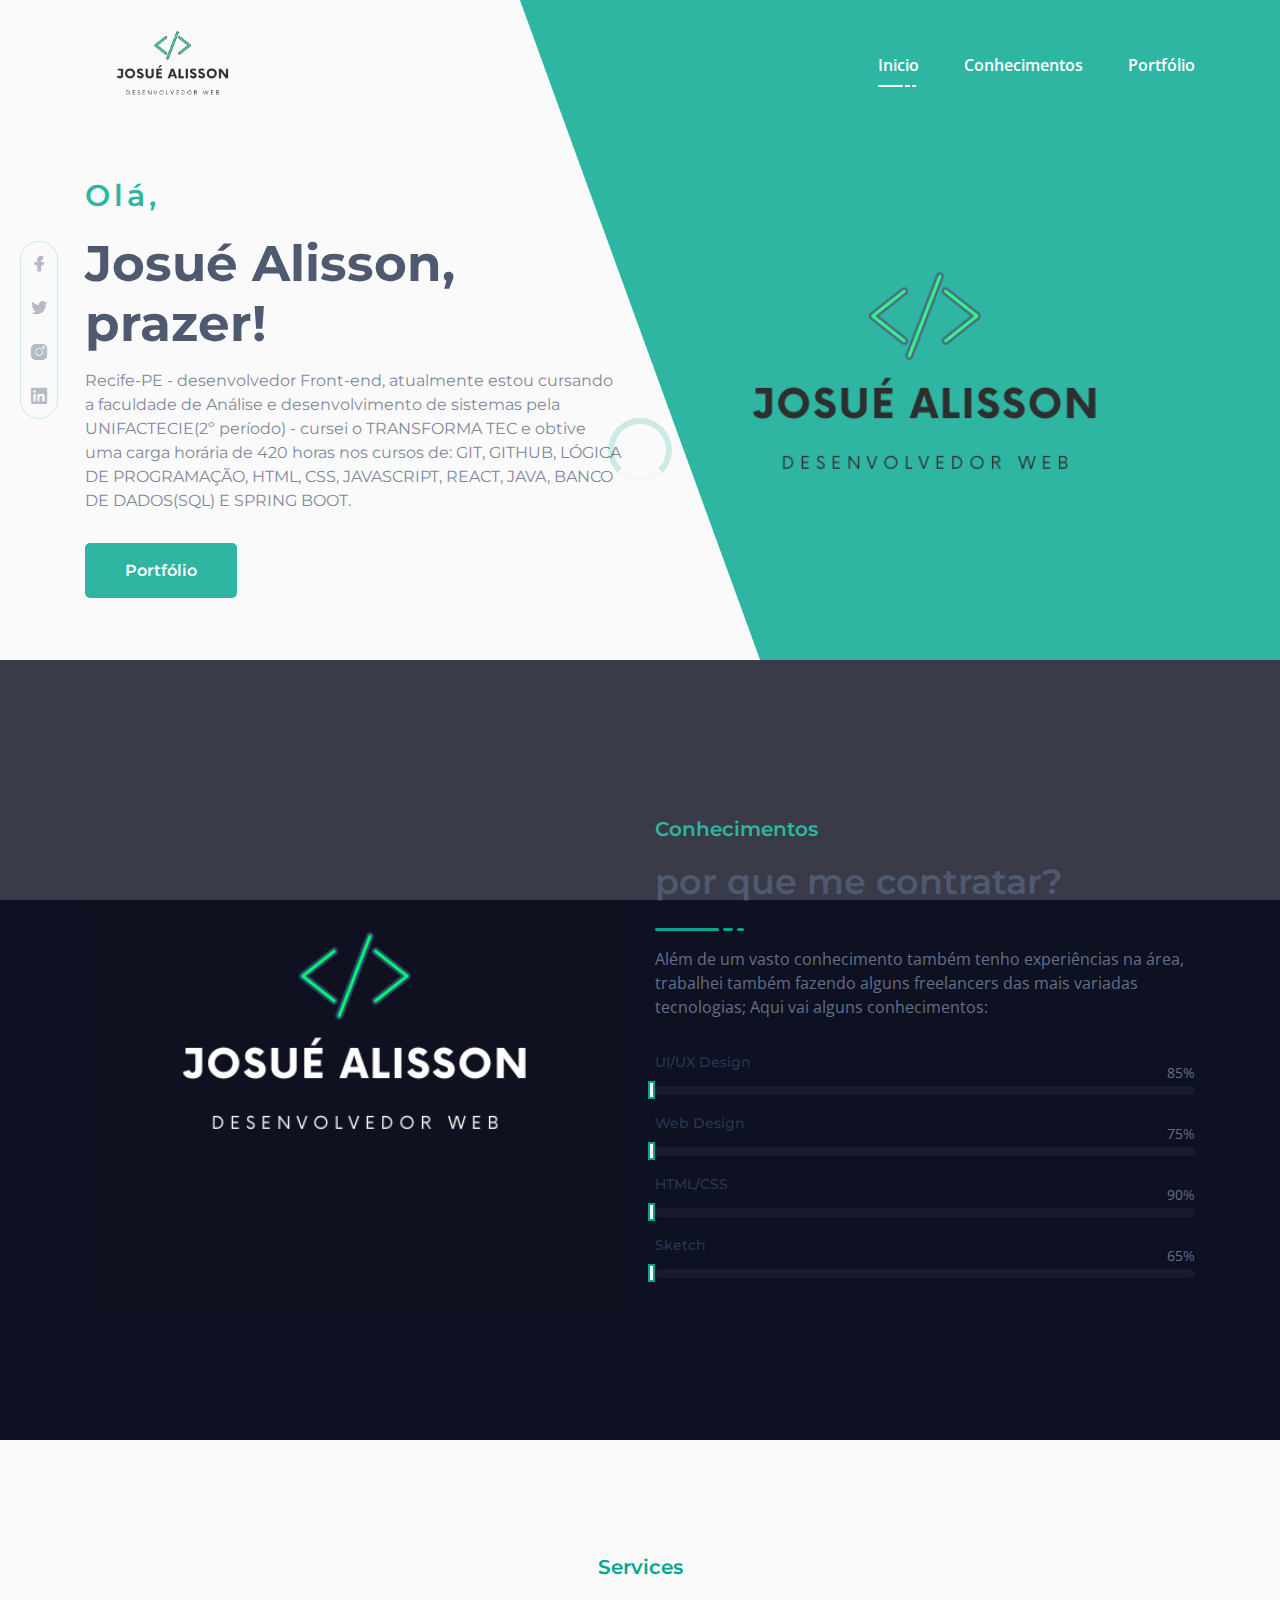
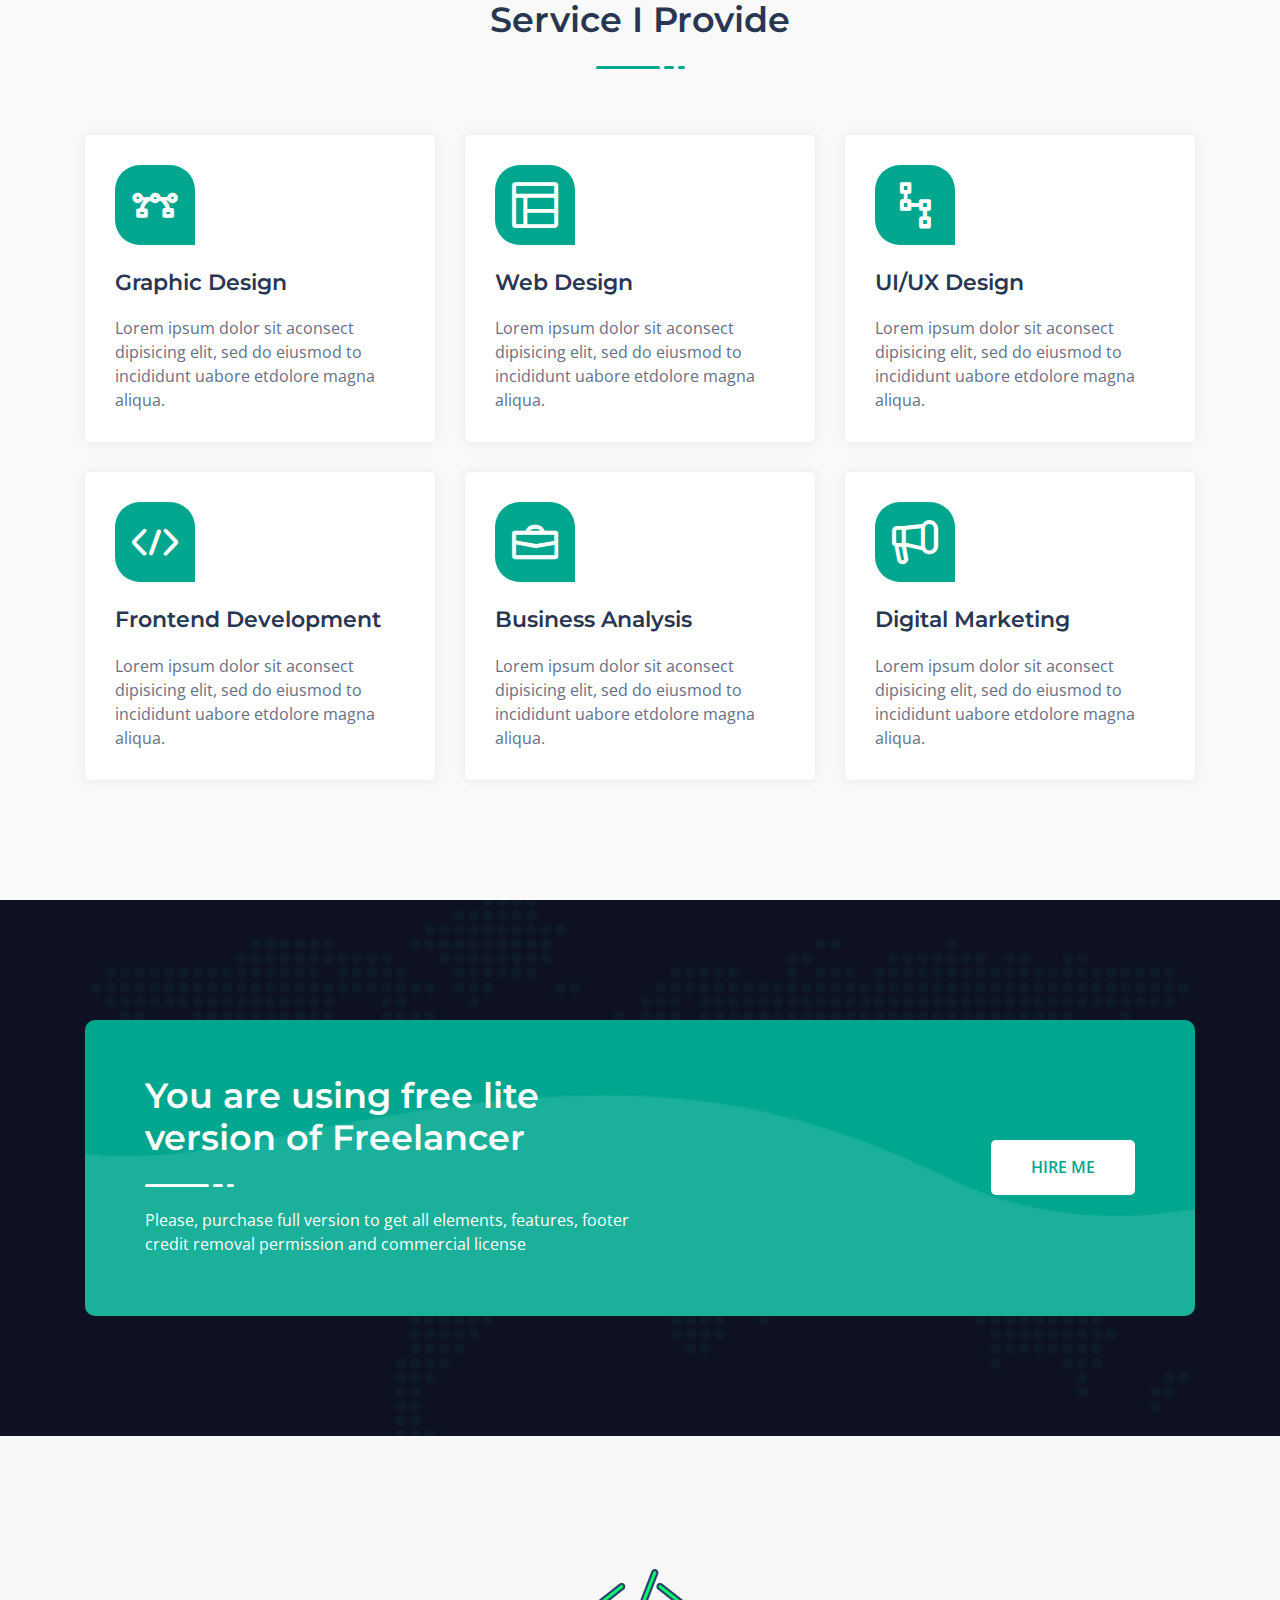
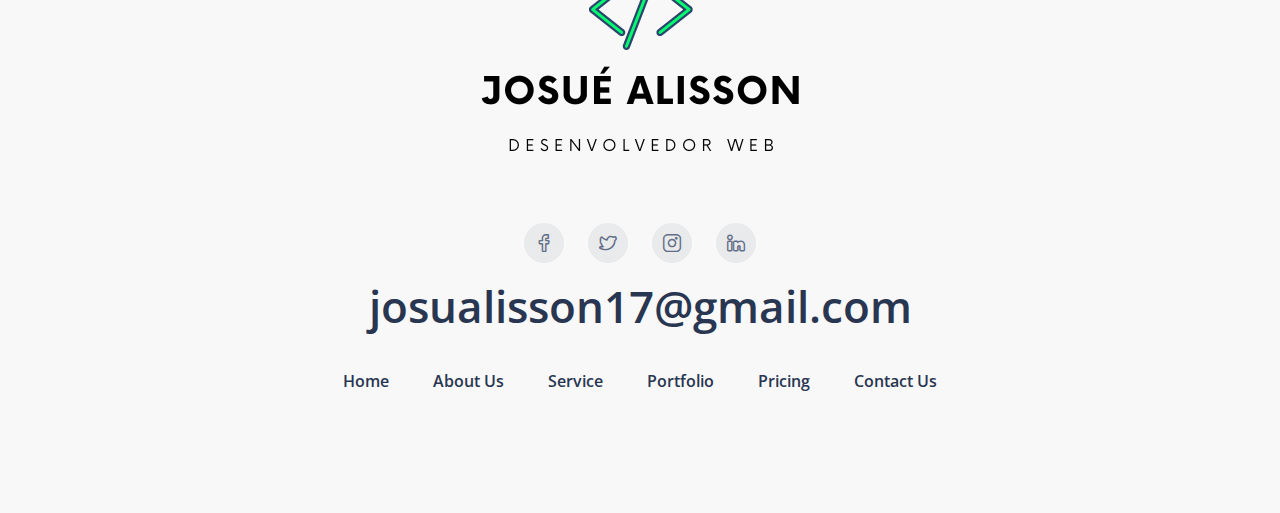
==== index.html @ 8daa8702 "Adição de algumas informações" ====
<!doctype html>
<html class="no-js" lang="en">

<head>
    <meta charset="utf-8">

    <!--====== Title ======-->
    <title>Josué Alisson</title>

    <meta name="description" content="">
    <meta name="viewport" content="width=device-width, initial-scale=1">

    <!--====== Favicon Icon ======-->
    <link rel="shortcut icon" href="assets/images/favicon.png" type="image/png">

    <!--====== Slick CSS ======-->
    <link rel="stylesheet" href="assets/css/animate.css">

    <!--====== LineIcons CSS ======-->
    <link rel="stylesheet" href="assets/css/lineicons.css">

    <!--====== Bootstrap CSS ======-->
    <link rel="stylesheet" href="assets/css/bootstrap.min.css">

    <!--====== Default CSS ======-->
    <link rel="stylesheet" href="assets/css/default.css">

    <!--====== Style CSS ======-->
    <link rel="stylesheet" href="assets/css/style.css">

</head>

<body>
    <!--[if IE]>
    <p class="browserupgrade">You are using an <strong>outdated</strong> browser. Please <a href="https://browsehappy.com/">upgrade your browser</a> to improve your experience and security.</p>
  <![endif]-->
  
    <!--====== PRELOADER PART START ======-->

    <div class="preloader">
        <div class="loader">
            <div class="ytp-spinner">
                <div class="ytp-spinner-container">
                    <div class="ytp-spinner-rotator">
                        <div class="ytp-spinner-left">
                            <div class="ytp-spinner-circle"></div>
                        </div>
                        <div class="ytp-spinner-right">
                            <div class="ytp-spinner-circle"></div>
                        </div>
                    </div>
                </div>
            </div>
        </div>
    </div>

    <!--====== PRELOADER PART ENDS ======-->


    <!--====== HEADER PART START ======-->

    <section class="header_area">
        <div class="header_navbar">
            <div class="container">
                <div class="row">
                    <div class="col-lg-12">
                        <nav class="navbar navbar-expand-lg">
                            <a class="navbar-brand" href="index.html">
                                <img src="assets/images/logo-sem-fundo-navbar.png" alt="Logo">
                            </a>
                            <button class="navbar-toggler" type="button" data-toggle="collapse" data-target="#navbarSupportedContent" aria-controls="navbarSupportedContent" aria-expanded="false" aria-label="Toggle navigation">
                                <span class="toggler-icon"></span>
                                <span class="toggler-icon"></span>
                                <span class="toggler-icon"></span>
                            </button>

                            <div class="collapse navbar-collapse sub-menu-bar" id="navbarSupportedContent">
                                <ul id="nav" class="navbar-nav ml-auto">
                                    <li class="nav-item active">
                                        <a class="page-scroll" href="#home">Inicio<span></span></a>
                                    </li>
                                    <li class="nav-item">
                                        <a class="page-scroll" href="#about">Conhecimentos<span></span></a>
                                    </li>
                                    <li class="nav-item">
                                        <a class="page-scroll" href="#services">Portfólio<span></span></a>
                                    </li>
<!--                                     <li class="nav-item">
                                        <a class="page-scroll" href="#project">Portfolio<span></span></a>
                                    </li>
                                    <li class="nav-item">
                                        <a class="page-scroll" href="#pricing">Pricing<span></span></a>
                                    </li>
                                    <li class="nav-item">
                                        <a class="page-scroll" href="#work">Experience<span></span></a>
                                    </li> -->
                                </ul>
                            </div> <!-- navbar collapse -->
                        </nav> <!-- navbar -->
                    </div>
                </div> <!-- row -->
            </div> <!-- container -->
        </div> <!-- header navbar -->

        <div id="home" class="header_hero">
            <ul class="header_social d-none d-lg-block">
                <li><a href="#"><i class="lni lni-facebook-filled"></i></a></li>
                <li><a href="#"><i class="lni lni-twitter-filled"></i></a></li>
                <li><a href="#"><i class="lni lni-instagram-filled"></i></a></li>
                <li><a href="#"><i class="lni lni-linkedin-original"></i></a></li>
            </ul>
            <div class="container">
                <div class="row align-items-center justify-content-center justify-content-lg-between">
                    <div class="col-lg-6">
                        <div class="header_hero_content mt-45">
                            <h5 class="header_sub_title wow fadeInUp" data-wow-duration="1.3s" data-wow-delay="0.2s">Olá,</h5>
                            <h2 class="header_title wow fadeInUp" data-wow-duration="1.3s" data-wow-delay="0.5s">Josué Alisson, prazer!</span>
                            <p class="wow fadeInUp" data-wow-duration="1.3s" data-wow-delay="1.1s">Recife-PE - desenvolvedor Front-end, atualmente estou cursando a faculdade de Análise e desenvolvimento de sistemas pela UNIFACTECIE(2º período) - cursei o TRANSFORMA TEC e obtive uma carga horária de 420 horas nos cursos de: GIT, GITHUB, LÓGICA DE PROGRAMAÇÃO, HTML, CSS, JAVASCRIPT, REACT, JAVA, BANCO DE DADOS(SQL) E SPRING BOOT. </p>
                            <a href="#services" rel="nofollow" class="main-btn wow fadeInUp" data-wow-duration="1.3s" data-wow-delay="1.4s">Portfólio</a>
                        </div> <!-- header hero content -->
                    </div>
                    <div class="col-lg-6 col-md-6 col-sm-7">
                        <div class="header_hero_image mt-50 wow fadeInRightBig" data-wow-duration="1.3s" data-wow-delay="1.8s">
                            <img src="assets/images/logo-sem-fundo.png" alt="hero">
                        </div> <!-- header hero image -->
                    </div>
                </div> <!-- row -->
            </div> <!-- container -->
            <div class="header_hero_shape d-none d-lg-block"></div> <!-- header hero shape -->
        </div> <!-- header hero -->
    </section>

    <!--====== HEADER PART ENDS ======-->

    <!--====== ABOUT PART START ======-->

    <section id="about" class="about_area pt-70 pb-120">
        <div class="container">
            <div class="row align-items-center justify-content-center">
                <div class="col-lg-6 col-md-9">
                    <div class="about_image mt-50 wow fadeInRightBig" data-wow-duration="1.3s" data-wow-delay="0.5s">
                        <img src="assets/images/logo josu dev.png" alt="Hero">
                        <div class="about_shape"></div>
                    </div> <!-- about image -->
                </div>
                <div class="col-lg-6">
                    <div class="about_content mt-45 wow fadeInLeftBig" data-wow-duration="1.3s" data-wow-delay="0.5s">
                        <div class="section_title">
                            <h5 class="sub_title">Conhecimentos</h5>
                            <h3 class="main_title">por que me contratar?</h3>
                            <ul class="line">
                                <li></li>
                                <li></li>
                                <li></li>
                            </ul>
                        </div> <!-- section title -->
                        <p>Além de um vasto conhecimento também tenho experiências na área, trabalhei também fazendo alguns freelancers das mais variadas tecnologias; Aqui vai alguns conhecimentos:</p>

                        <div class="about_skills pt-15">
                            <div class="skill_item mt-20">
                                <div class="skill_header">
                                    <h6 class="skill_title">UI/UX Design</h6>
                                    <div class="skill_percentage">
                                        <p><span class="counter">85</span>%</p>
                                    </div>
                                </div>
                                <div class="skill_bar">
                                    <div class="bar_inner">
                                        <div class="bar progress_line" data-width="85"></div>
                                    </div>
                                </div>
                            </div> <!-- skill item -->
                            <div class="skill_item mt-20">
                                <div class="skill_header">
                                    <h6 class="skill_title">Web Design</h6>
                                    <div class="skill_percentage">
                                        <p><span class="counter">75</span>%</p>
                                    </div>
                                </div>
                                <div class="skill_bar">
                                    <div class="bar_inner">
                                        <div class="bar progress_line" data-width="75"></div>
                                    </div>
                                </div>
                            </div> <!-- skill item -->
                            <div class="skill_item mt-20">
                                <div class="skill_header">
                                    <h6 class="skill_title">HTML/CSS</h6>
                                    <div class="skill_percentage">
                                        <p><span class="counter">90</span>%</p>
                                    </div>
                                </div>
                                <div class="skill_bar">
                                    <div class="bar_inner">
                                        <div class="bar progress_line" data-width="90"></div>
                                    </div>
                                </div>
                            </div> <!-- skill item -->
                            <div class="skill_item mt-20">
                                <div class="skill_header">
                                    <h6 class="skill_title">Sketch</h6>
                                    <div class="skill_percentage">
                                        <p><span class="counter">65</span>%</p>
                                    </div>
                                </div>
                                <div class="skill_bar">
                                    <div class="bar_inner">
                                        <div class="bar progress_line" data-width="65"></div>
                                    </div>
                                </div>
                            </div> <!-- skill item -->
                        </div> <!-- about skill -->
                    </div> <!-- about content -->
                </div>
            </div> <!-- row -->
        </div> <!-- container -->
    </section>

    <!--====== ABOUT PART ENDS ======-->

    <!--====== SERVICES PART START ======-->

    <section id="services" class="services_area pt-115 pb-120">
        <div class="container">
            <div class="row justify-content-center">
                <div class="col-lg-6">
                    <div class="section_title text-center pb-30">
                        <h5 class="sub_title">Services</h5>
                        <h3 class="main_title">Service I Provide</h3>
                        <ul class="line">
                            <li></li>
                            <li></li>
                            <li></li>
                        </ul>
                    </div> <!-- section title -->
                </div>
            </div> <!-- row -->
            <div class="row">
                <div class="col-lg-4 col-sm-6">
                    <div class="single_service mt-30 wow fadeInUpBig" data-wow-duration="1.3s" data-wow-delay="0.2s">
                        <div class="service_icon">
                            <i class="lni lni-vector"></i>
                        </div>
                        <div class="service_content">
                            <h4 class="service_title"><a href="#">Graphic Design</a></h4>
                            <p>Lorem ipsum dolor sit aconsect dipisicing elit, sed do eiusmod to incididunt uabore etdolore magna aliqua.</p>
                        </div>
                    </div> <!-- single service -->
                </div>
                <div class="col-lg-4 col-sm-6">
                    <div class="single_service mt-30 wow fadeInUpBig" data-wow-duration="1.3s" data-wow-delay="0.5s">
                        <div class="service_icon">
                            <i class="lni lni-layout"></i>
                        </div>
                        <div class="service_content">
                            <h4 class="service_title"><a href="#">Web Design</a></h4>
                            <p>Lorem ipsum dolor sit aconsect dipisicing elit, sed do eiusmod to incididunt uabore etdolore magna aliqua.</p>
                        </div>
                    </div> <!-- single service -->
                </div>
                <div class="col-lg-4 col-sm-6">
                    <div class="single_service mt-30 wow fadeInUpBig" data-wow-duration="1.3s" data-wow-delay="0.8s">
                        <div class="service_icon">
                            <i class="lni lni-ux"></i>
                        </div>
                        <div class="service_content">
                            <h4 class="service_title"><a href="#">UI/UX Design</a></h4>
                            <p>Lorem ipsum dolor sit aconsect dipisicing elit, sed do eiusmod to incididunt uabore etdolore magna aliqua.</p>
                        </div>
                    </div> <!-- single service -->
                </div>
                <div class="col-lg-4 col-sm-6">
                    <div class="single_service mt-30 wow fadeInUpBig" data-wow-duration="1.3s" data-wow-delay="0.2s">
                        <div class="service_icon">
                            <i class="lni lni-code"></i>
                        </div>
                        <div class="service_content">
                            <h4 class="service_title"><a href="#">Frontend Development</a></h4>
                            <p>Lorem ipsum dolor sit aconsect dipisicing elit, sed do eiusmod to incididunt uabore etdolore magna aliqua.</p>
                        </div>
                    </div> <!-- single service -->
                </div>
                <div class="col-lg-4 col-sm-6">
                    <div class="single_service mt-30 wow fadeInUpBig" data-wow-duration="1.3s" data-wow-delay="0.5s">
                        <div class="service_icon">
                            <i class="lni lni-briefcase"></i>
                        </div>
                        <div class="service_content">
                            <h4 class="service_title"><a href="#">Business Analysis</a></h4>
                            <p>Lorem ipsum dolor sit aconsect dipisicing elit, sed do eiusmod to incididunt uabore etdolore magna aliqua.</p>
                        </div>
                    </div> <!-- single service -->
                </div>
                <div class="col-lg-4 col-sm-6">
                    <div class="single_service mt-30 wow fadeInUpBig" data-wow-duration="1.3s" data-wow-delay="0.8s">
                        <div class="service_icon">
                            <i class="lni lni-bullhorn"></i>
                        </div>
                        <div class="service_content">
                            <h4 class="service_title"><a href="#">Digital Marketing</a></h4>
                            <p>Lorem ipsum dolor sit aconsect dipisicing elit, sed do eiusmod to incididunt uabore etdolore magna aliqua.</p>
                        </div>
                    </div> <!-- single service -->
                </div>
            </div> <!-- row -->
        </div> <!-- container -->
    </section>

    <!--====== SERVICES PART ENDS ======-->




    <!--====== CALL TO ACTION PART START ======-->

    <section id="contact" class="call_to_action_area">
        <div class="container">
            <div class="call_to_action_wrapper wow fadeIn" data-wow-duration="1.3s" data-wow-delay="0.5s">
                <div class="row">
                    <div class="col-lg-12">
                        <div class="call_to_action_box d-md-flex justify-content-between align-items-center">
                            <div class="call_to_action_content">
                                <h3 class="action_title">You are using free lite version of Freelancer</h3>
                                <ul class="line">
                                    <li></li>
                                    <li></li>
                                    <li></li>
                                </ul>
                                <p>Please, purchase full version to get all elements, features, footer credit removal permission and commercial license</p>
                            </div> <!-- call to action content -->

                            <div class="call_to_action_btn">
                                <a href="https://rebrand.ly/freelancer-ud" rel="nofollow" class="main-btn">HIRE ME</a>
                            </div> <!-- call to action btn -->
                        </div> <!-- call to action box -->
                    </div>
                </div>  <!-- row -->
            </div>  <!-- call to action wrapper -->
        </div> <!-- container -->
    </section>

    <!--====== CALL TO ACTION PART ENDS ======-->

    <!--====== FOOTER PART START ======-->

    <footer id="footer" class="footer_area gray-bg pt-115 pb-120">
        <div class="container">
            <div class="row">
                <div class="col-lg-12">
                    <div class="footer_content text-center">
                        <a href="#"><img src="assets/images/logo-sem-fundo-navbar.png" alt="Logo"></a>
                        <ul class="footer_social">
                            <li><a href="#"><i class="lni lni-facebook"></i></a></li>
                            <li><a href="#"><i class="lni lni-twitter"></i></a></li>
                            <li><a href="#"><i class="lni lni-instagram"></i></a></li>
                            <li><a href="#"><i class="lni lni-linkedin"></i></a></li>
                        </ul>
                        <span class="email">josualisson17@gmail.com</span>
                        <ul class="footer_menu">
                            <li><a href="#">Home</a></li>
                            <li><a href="#">About Us</a></li>
                            <li><a href="#">Service</a></li>
                            <li><a href="#">Portfolio</a></li>
                            <li><a href="#">Pricing</a></li>
                            <li><a href="#">Contact Us</a></li>
                        </ul>
<!--                         <p class="credit pt-45">Template Designed and Developed by <a href="https://uideck.com/" rel="nofollow">UIdeck</a></p>
 -->                    </div> <!-- footer content -->
                </div>
            </div>  <!-- row -->
        </div> <!-- container -->
    </footer>

    <!--====== FOOTER PART ENDS ======-->

    <!--====== PART START ======-->

<!--
    <section class="">
        <div class="container">
            <div class="row">
                <div class="col-lg-">
                    
                </div>
            </div>
        </div>
    </section>
-->

    <!--====== PART ENDS ======-->

    <!-- row -->


    <!--====== Jquery js ======-->
    <script src="assets/js/vendor/jquery-1.12.4.min.js"></script>
    <script src="assets/js/vendor/modernizr-3.7.1.min.js"></script>

    <!--====== Bootstrap js ======-->
    <script src="assets/js/popper.min.js"></script>
    <script src="assets/js/bootstrap.min.js"></script>


    <!--====== Appear js ======-->
    <script src="assets/js/jquery.appear.min.js"></script>

    <!--====== Scrolling Nav js ======-->
    <script src="assets/js/jquery.easing.min.js"></script>
    <script src="assets/js/scrolling-nav.js"></script>

    <!--====== Main js ======-->
    <script src="assets/js/main.js"></script>

</body>

</html>
---- assets/css/default.css ----
/* Deafult Margin & Padding */
/*-- Margin Top --*/
.mt-5 {
	margin-top: 5px;
}
.mt-10 {
	margin-top: 10px;
}
.mt-15 {
	margin-top: 15px;
}
.mt-20 {
	margin-top: 20px;
}
.mt-25 {
	margin-top: 25px;
}
.mt-30 {
	margin-top: 30px;
}
.mt-35 {
	margin-top: 35px;
}
.mt-40 {
	margin-top: 40px;
}
.mt-45 {
	margin-top: 45px;
}
.mt-50 {
	margin-top: 50px;
}
.mt-55 {
	margin-top: 55px;
}
.mt-60 {
	margin-top: 60px;
}
.mt-65 {
	margin-top: 65px;
}
.mt-70 {
	margin-top: 70px;
}
.mt-75 {
	margin-top: 75px;
}
.mt-80 {
	margin-top: 80px;
}
.mt-85 {
	margin-top: 85px;
}
.mt-90 {
	margin-top: 90px;
}
.mt-95 {
	margin-top: 95px;
}
.mt-100 {
	margin-top: 100px;
}
.mt-105 {
	margin-top: 105px;
}
.mt-110 {
	margin-top: 110px;
}
.mt-115 {
	margin-top: 115px;
}
.mt-120 {
	margin-top: 120px;
}
.mt-125 {
	margin-top: 125px;
}
.mt-130 {
	margin-top: 130px;
}
.mt-135 {
	margin-top: 135px;
}
.mt-140 {
	margin-top: 140px;
}
.mt-145 {
	margin-top: 145px;
}
.mt-150 {
	margin-top: 150px;
}
.mt-155 {
	margin-top: 155px;
}
.mt-160 {
	margin-top: 160px;
}
.mt-165 {
	margin-top: 165px;
}
.mt-170 {
	margin-top: 170px;
}
.mt-175 {
	margin-top: 175px;
}
.mt-180 {
	margin-top: 180px;
}
.mt-185 {
	margin-top: 185px;
}
.mt-190 {
	margin-top: 190px;
}
.mt-195 {
	margin-top: 195px;
}
.mt-200 {
	margin-top: 200px;
}
/*-- Margin Bottom --*/

.mb-5 {
	margin-bottom: 5px;
}
.mb-10 {
	margin-bottom: 10px;
}
.mb-15 {
	margin-bottom: 15px;
}
.mb-20 {
	margin-bottom: 20px;
}
.mb-25 {
	margin-bottom: 25px;
}
.mb-30 {
	margin-bottom: 30px;
}
.mb-35 {
	margin-bottom: 35px;
}
.mb-40 {
	margin-bottom: 40px;
}
.mb-45 {
	margin-bottom: 45px;
}
.mb-50 {
	margin-bottom: 50px;
}
.mb-55 {
	margin-bottom: 55px;
}
.mb-60 {
	margin-bottom: 60px;
}
.mb-65 {
	margin-bottom: 65px;
}
.mb-70 {
	margin-bottom: 70px;
}
.mb-75 {
	margin-bottom: 75px;
}
.mb-80 {
	margin-bottom: 80px;
}
.mb-85 {
	margin-bottom: 85px;
}
.mb-90 {
	margin-bottom: 90px;
}
.mb-95 {
	margin-bottom: 95px;
}
.mb-100 {
	margin-bottom: 100px;
}
.mb-105 {
	margin-bottom: 105px;
}
.mb-110 {
	margin-bottom: 110px;
}
.mb-115 {
	margin-bottom: 115px;
}
.mb-120 {
	margin-bottom: 120px;
}
.mb-125 {
	margin-bottom: 125px;
}
.mb-130 {
	margin-bottom: 130px;
}
.mb-135 {
	margin-bottom: 135px;
}
.mb-140 {
	margin-bottom: 140px;
}
.mb-145 {
	margin-bottom: 145px;
}
.mb-150 {
	margin-bottom: 150px;
}
.mb-155 {
	margin-bottom: 155px;
}
.mb-160 {
	margin-bottom: 160px;
}
.mb-165 {
	margin-bottom: 165px;
}
.mb-170 {
	margin-bottom: 170px;
}
.mb-175 {
	margin-bottom: 175px;
}
.mb-180 {
	margin-bottom: 180px;
}
.mb-185 {
	margin-bottom: 185px;
}
.mb-190 {
	margin-bottom: 190px;
}
.mb-195 {
	margin-bottom: 195px;
}
.mb-200 {
	margin-bottom: 200px;
}
/*-- margin left --*/
.ml-5 {
	margin-left: 5px;
}
.ml-10 {
	margin-left: 10px;
}
.ml-15 {
	margin-left: 15px;
}
.ml-20 {
	margin-left: 20px;
}
.ml-25 {
	margin-left: 25px;
}
.ml-30 {
	margin-left: 30px;
}
.ml-35 {
	margin-left: 35px;
}
.ml-40 {
	margin-left: 40px;
}
.ml-45 {
	margin-left: 45px;
}
.ml-50 {
	margin-left: 50px;
}
.ml-55 {
	margin-left: 55px;
}
.ml-60 {
	margin-left: 60px;
}
.ml-65 {
	margin-left: 65px;
}
.ml-70 {
	margin-left: 70px;
}
.ml-75 {
	margin-left: 75px;
}
.ml-80 {
	margin-left: 80px;
}
.ml-85 {
	margin-left: 85px;
}
.ml-90 {
	margin-left: 90px;
}
.ml-95 {
	margin-left: 95px;
}
.ml-100 {
	margin-left: 100px;
}
.ml-105 {
	margin-left: 105px;
}
.ml-110 {
	margin-left: 110px;
}
.ml-115 {
	margin-left: 115px;
}
.ml-120 {
	margin-left: 120px;
}
.ml-125 {
	margin-left: 125px;
}
.ml-130 {
	margin-left: 130px;
}
.ml-135 {
	margin-left: 135px;
}
.ml-140 {
	margin-left: 140px;
}
.ml-145 {
	margin-left: 145px;
}
.ml-150 {
	margin-left: 150px;
}
.ml-155 {
	margin-left: 155px;
}
.ml-160 {
	margin-left: 160px;
}
.ml-165 {
	margin-left: 165px;
}
.ml-170 {
	margin-left: 170px;
}
.ml-175 {
	margin-left: 175px;
}
.ml-180 {
	margin-left: 180px;
}
.ml-185 {
	margin-left: 185px;
}
.ml-190 {
	margin-left: 190px;
}
.ml-195 {
	margin-left: 195px;
}
.ml-200 {
	margin-left: 200px;
}
/*-- margin right --*/
.mr-5 {
	margin-right: 5px;
}
.mr-10 {
	margin-right: 10px;
}
.mr-15 {
	margin-right: 15px;
}
.mr-20 {
	margin-right: 20px;
}
.mr-25 {
	margin-right: 25px;
}
.mr-30 {
	margin-right: 30px;
}
.mr-35 {
	margin-right: 35px;
}
.mr-40 {
	margin-right: 40px;
}
.mr-45 {
	margin-right: 45px;
}
.mr-50 {
	margin-right: 50px;
}
.mr-55 {
	margin-right: 55px;
}
.mr-60 {
	margin-right: 60px;
}
.mr-65 {
	margin-right: 65px;
}
.mr-70 {
	margin-right: 70px;
}
.mr-75 {
	margin-right: 75px;
}
.mr-80 {
	margin-right: 80px;
}
.mr-85 {
	margin-right: 85px;
}
.mr-90 {
	margin-right: 90px;
}
.mr-95 {
	margin-right: 95px;
}
.mr-100 {
	margin-right: 100px;
}
.mr-105 {
	margin-right: 105px;
}
.mr-110 {
	margin-right: 110px;
}
.mr-115 {
	margin-right: 115px;
}
.mr-120 {
	margin-right: 120px;
}
.mr-125 {
	margin-right: 125px;
}
.mr-130 {
	margin-right: 130px;
}
.mr-135 {
	margin-right: 135px;
}
.mr-140 {
	margin-right: 140px;
}
.mr-145 {
	margin-right: 145px;
}
.mr-150 {
	margin-right: 150px;
}
.mr-155 {
	margin-right: 155px;
}
.mr-160 {
	margin-right: 160px;
}
.mr-165 {
	margin-right: 165px;
}
.mr-170 {
	margin-right: 170px;
}
.mr-175 {
	margin-right: 175px;
}
.mr-180 {
	margin-right: 180px;
}
.mr-185 {
	margin-right: 185px;
}
.mr-190 {
	margin-right: 190px;
}
.mr-195 {
	margin-right: 195px;
}
.mr-200 {
	margin-right: 200px;
}


/*-- Padding Top --*/

.pt-5 {
	padding-top: 5px;
}
.pt-10 {
	padding-top: 10px;
}
.pt-15 {
	padding-top: 15px;
}
.pt-20 {
	padding-top: 20px;
}
.pt-25 {
	padding-top: 25px;
}
.pt-30 {
	padding-top: 30px;
}
.pt-35 {
	padding-top: 35px;
}
.pt-40 {
	padding-top: 40px;
}
.pt-45 {
	padding-top: 45px;
}
.pt-50 {
	padding-top: 50px;
}
.pt-55 {
	padding-top: 55px;
}
.pt-60 {
	padding-top: 60px;
}
.pt-65 {
	padding-top: 65px;
}
.pt-70 {
	padding-top: 70px;
}
.pt-75 {
	padding-top: 75px;
}
.pt-80 {
	padding-top: 80px;
}
.pt-85 {
	padding-top: 85px;
}
.pt-90 {
	padding-top: 90px;
}
.pt-95 {
	padding-top: 95px;
}
.pt-100 {
	padding-top: 100px;
}
.pt-105 {
	padding-top: 105px;
}
.pt-110 {
	padding-top: 110px;
}
.pt-115 {
	padding-top: 115px;
}
.pt-120 {
	padding-top: 120px;
}
.pt-125 {
	padding-top: 125px;
}
.pt-130 {
	padding-top: 130px;
}
.pt-135 {
	padding-top: 135px;
}
.pt-140 {
	padding-top: 140px;
}
.pt-145 {
	padding-top: 145px;
}
.pt-150 {
	padding-top: 150px;
}
.pt-155 {
	padding-top: 155px;
}
.pt-160 {
	padding-top: 160px;
}
.pt-165 {
	padding-top: 165px;
}
.pt-170 {
	padding-top: 170px;
}
.pt-175 {
	padding-top: 175px;
}
.pt-180 {
	padding-top: 180px;
}
.pt-185 {
	padding-top: 185px;
}
.pt-190 {
	padding-top: 190px;
}
.pt-195 {
	padding-top: 195px;
}
.pt-200 {
	padding-top: 200px;
}
/*-- Padding Bottom --*/

.pb-5 {
	padding-bottom: 5px;
}
.pb-10 {
	padding-bottom: 10px;
}
.pb-15 {
	padding-bottom: 15px;
}
.pb-20 {
	padding-bottom: 20px;
}
.pb-25 {
	padding-bottom: 25px;
}
.pb-30 {
	padding-bottom: 30px;
}
.pb-35 {
	padding-bottom: 35px;
}
.pb-40 {
	padding-bottom: 40px;
}
.pb-45 {
	padding-bottom: 45px;
}
.pb-50 {
	padding-bottom: 50px;
}
.pb-55 {
	padding-bottom: 55px;
}
.pb-60 {
	padding-bottom: 60px;
}
.pb-65 {
	padding-bottom: 65px;
}
.pb-70 {
	padding-bottom: 70px;
}
.pb-75 {
	padding-bottom: 75px;
}
.pb-80 {
	padding-bottom: 80px;
}
.pb-85 {
	padding-bottom: 85px;
}
.pb-90 {
	padding-bottom: 90px;
}
.pb-95 {
	padding-bottom: 95px;
}
.pb-100 {
	padding-bottom: 100px;
}
.pb-105 {
	padding-bottom: 105px;
}
.pb-110 {
	padding-bottom: 110px;
}
.pb-115 {
	padding-bottom: 115px;
}
.pb-120 {
	padding-bottom: 120px;
}
.pb-125 {
	padding-bottom: 125px;
}
.pb-130 {
	padding-bottom: 130px;
}
.pb-135 {
	padding-bottom: 135px;
}
.pb-140 {
	padding-bottom: 140px;
}
.pb-145 {
	padding-bottom: 145px;
}
.pb-150 {
	padding-bottom: 150px;
}
.pb-155 {
	padding-bottom: 155px;
}
.pb-160 {
	padding-bottom: 160px;
}
.pb-165 {
	padding-bottom: 165px;
}
.pb-170 {
	padding-bottom: 170px;
}
.pb-175 {
	padding-bottom: 175px;
}
.pb-180 {
	padding-bottom: 180px;
}
.pb-185 {
	padding-bottom: 185px;
}
.pb-190 {
	padding-bottom: 190px;
}
.pb-195 {
	padding-bottom: 195px;
}
.pb-200 {
	padding-bottom: 200px;
}

/*-- Padding left --*/

.pl-0 {
	padding-left: 0px;
}
.pl-5 {
	padding-left: 5px;
}
.pl-10 {
	padding-left: 10px;
}
.pl-15 {
	padding-left: 15px;
}
.pl-20 {
	padding-left: 20px;
}
.pl-25 {
	padding-left: 25px;
}
.pl-30 {
	padding-left: 30px;
}
.pl-35 {
	padding-left: 35px;
}
.pl-40 {
	padding-left: 40px;
}
.pl-45 {
	padding-left: 45px;
}
.pl-50 {
	padding-left: 50px;
}
.pl-55 {
	padding-left: 55px;
}
.pl-60 {
	padding-left: 60px;
}
.pl-65 {
	padding-left: 65px;
}
.pl-70 {
	padding-left: 70px;
}
.pl-75 {
	padding-left: 75px;
}
.pl-80 {
	padding-left: 80px;
}
.pl-85 {
	padding-left: 85px;
}
.pl-90 {
	padding-left: 90px;
}
.pl-100 {
	padding-left: 100px;
}
.pl-105 {
	padding-left: 105px;
}
.pl-110 {
	padding-left: 110px;
}
.pl-115 {
	padding-left: 115px;
}
.pl-120 {
	padding-left: 120px;
}
.pl-125 {
	padding-left: 125px;
}
/*-- Padding right --*/

.pr-0 {
	padding-right: 0px;
}
.pr-5 {
	padding-right: 5px;
}
.pr-10 {
	padding-right: 10px;
}
.pr-15 {
	padding-right: 15px;
}
.pr-20 {
	padding-right: 20px;
}
.pr-25 {
	padding-right: 25px;
}
.pr-30 {
	padding-right: 30px;
}
.pr-35 {
	padding-right: 35px;
}
.pr-40 {
	padding-right: 40px;
}
.pr-45 {
	padding-right: 45px;
}
.pr-50 {
	padding-right: 50px;
}
.pr-55 {
	padding-right: 55px;
}
.pr-60 {
	padding-right: 60px;
}
.pr-65 {
	padding-right: 65px;
}
.pr-70 {
	padding-right: 70px;
}
.pr-75 {
	padding-right: 75px;
}
.pr-80 {
	padding-right: 80px;
}
.pr-85 {
	padding-right: 85px;
}
.pr-90 {
	padding-right: 90px;
}
.pr-95 {
	padding-right: 95px;
}
.pr-100 {
	padding-right: 100px;
}
.pr-105 {
	padding-right: 105px;
}
/* Background Color */

.gray-bg {
	background: #F8F8F8;
}
.white-bg {
	background: #fff;
}
.black-bg {
	background: #222;
}
/* Color */

.white {
	color: #fff;
}
.black {
	color: #222;
}
/* black overlay */

[data-overlay] {
	position: relative;
}
[data-overlay]::before {
	background: #000 none repeat scroll 0 0;
	content: "";
	height: 100%;
	left: 0;
	position: absolute;
	top: 0;
	width: 100%;
	z-index: 1;
}
[data-overlay="3"]::before {
	opacity: 0.3;
}
[data-overlay="4"]::before {
	opacity: 0.4;
}
[data-overlay="5"]::before {
	opacity: 0.5;
}
[data-overlay="6"]::before {
	opacity: 0.6;
}
[data-overlay="7"]::before {
	opacity: 0.7;
}
[data-overlay="8"]::before {
	opacity: 0.8;
}
[data-overlay="9"]::before {
	opacity: 0.9;
}
---- assets/css/style.css ----
/*-----------------------------------------------------------------------------------

    Template Name: Freelancer - CV and Personal Portfolio Template
    Template URI: uideck.com
    Description: Freelancer - CV and Personal Portfolio Template
    Author: UIdeck
    Author URI: uideck.com
    Version: 1.0

-----------------------------------------------------------------------------------

    CSS INDEX
    ===================

    01. Theme default CSS
	02. Header
    03. Hero
	04. Footer

-----------------------------------------------------------------------------------*/
/*===========================
      01.COMMON css 
===========================*/
@import url("https://fonts.googleapis.com/css?family=Montserrat:300,400,500,600,700,800|Open+Sans:400,600,700&display=swap");
body {
  font-family: "Open Sans", sans-serif;
  background-color: #0e1121;
  font-weight: normal;
  font-style: normal;
  color: #646F87; 
}

* {
  margin: 0;
  padding: 0;
  -webkit-box-sizing: border-box;
  -moz-box-sizing: border-box;
  box-sizing: border-box; }

img {
  max-width: 100%; }

a:focus,
input:focus,
textarea:focus,
button:focus {
  text-decoration: none;
  outline: none; }

a {
  color: #00A78E; }

a:focus,
a:hover {
  text-decoration: none; }

i,
span,
a {
  display: inline-block; }

audio,
canvas,
iframe,
img,
svg,
video {
  vertical-align: middle; }

h1,
h2,
h3,
h4,
h5,
h6 {
  font-family: "Montserrat", sans-serif;
  font-weight: 700;
  color: #293651;
  margin: 0px; }

h1 {
  font-size: 48px; }

h2 {
  font-size: 36px; }

h3 {
  font-size: 28px; }

h4 {
  font-size: 22px; }

h5 {
  font-size: 18px; }

h6 {
  font-size: 16px; }

ul, ol {
  margin: 0px;
  padding: 0px;
  list-style-type: none; }

p {
  font-size: 16px;
  font-weight: 400;
  line-height: 24px;
  color: #646F87;
  margin: 0px; }

.bg_cover {
  background-position: center center;
  background-size: cover;
  background-repeat: no-repeat;
  width: 100%;
  height: 100%; }

/*===== All Button Style =====*/
.main-btn {
  display: inline-block;
  font-weight: 600;
  text-align: center;
  white-space: nowrap;
  vertical-align: middle;
  -webkit-user-select: none;
  -moz-user-select: none;
  -ms-user-select: none;
  user-select: none;
  padding: 0 40px;
  font-size: 16px;
  line-height: 55px;
  height: 55px;
  border-radius: 5px;
  color: #fff;
  cursor: pointer;
  z-index: 5;
  -webkit-transition: all 0.4s ease-out 0s;
  -moz-transition: all 0.4s ease-out 0s;
  -ms-transition: all 0.4s ease-out 0s;
  -o-transition: all 0.4s ease-out 0s;
  transition: all 0.4s ease-out 0s;
  background-color: #00A78E; }
  @media (max-width: 767px) {
    .main-btn {
      padding: 0 30px;
      height: 45px;
      line-height: 45px; } }
  .main-btn:hover {
    background-color: rgba(0, 167, 142, 0.7);
    color: #fff; }
  .main-btn.main-btn-2 {
    background-color: transparent;
    color: #646F87;
    border: 2px solid #646F87;
    line-height: 51px; }
    @media (max-width: 767px) {
      .main-btn.main-btn-2 {
        line-height: 41px; } }
    .main-btn.main-btn-2:hover {
      background-color: rgba(100, 111, 135, 0.2);
      color: #646F87; }

/*===== All Section Title Style =====*/
.section_title .sub_title {
  font-size: 20px;
  font-weight: 600;
  color: #00A78E; }
  @media (max-width: 767px) {
    .section_title .sub_title {
      font-size: 16px; } }
  @media only screen and (min-width: 576px) and (max-width: 767px) {
    .section_title .sub_title {
      font-size: 18px; } }
.section_title .main_title {
  font-size: 35px;
  font-weight: 600;
  margin-top: 20px; }
  @media (max-width: 767px) {
    .section_title .main_title {
      font-size: 22px; } }
  @media only screen and (min-width: 576px) and (max-width: 767px) {
    .section_title .main_title {
      font-size: 26px; } }
.section_title .line {
  padding-top: 10px; }
  .section_title .line li {
    display: inline-block;
    background-color: #00A78E;
    border-radius: 50px;
    height: 3px; }
    .section_title .line li:nth-of-type(1) {
      width: 64px; }
    .section_title .line li:nth-of-type(2) {
      width: 10px; }
    .section_title .line li:nth-of-type(3) {
      width: 7px; }

/*===== All Preloader Style =====*/
.preloader {
  /* Body Overlay */
  position: fixed;
  top: 0;
  left: 0;
  display: table;
  height: 100%;
  width: 100%;
  /* Change Background Color */
  background: #fff;
  z-index: 99999; }
  .preloader .loader {
    display: table-cell;
    vertical-align: middle;
    text-align: center; }
    .preloader .loader .ytp-spinner {
      position: absolute;
      left: 50%;
      top: 50%;
      width: 64px;
      margin-left: -32px;
      z-index: 18;
      pointer-events: none; }
      .preloader .loader .ytp-spinner .ytp-spinner-container {
        pointer-events: none;
        position: absolute;
        width: 100%;
        padding-bottom: 100%;
        top: 50%;
        left: 50%;
        margin-top: -50%;
        margin-left: -50%;
        -webkit-animation: ytp-spinner-linspin 1568.23529647ms linear infinite;
        -moz-animation: ytp-spinner-linspin 1568.23529647ms linear infinite;
        -o-animation: ytp-spinner-linspin 1568.23529647ms linear infinite;
        animation: ytp-spinner-linspin 1568.23529647ms linear infinite; }
        .preloader .loader .ytp-spinner .ytp-spinner-container .ytp-spinner-rotator {
          position: absolute;
          width: 100%;
          height: 100%;
          -webkit-animation: ytp-spinner-easespin 5332ms cubic-bezier(0.4, 0, 0.2, 1) infinite both;
          -moz-animation: ytp-spinner-easespin 5332ms cubic-bezier(0.4, 0, 0.2, 1) infinite both;
          -o-animation: ytp-spinner-easespin 5332ms cubic-bezier(0.4, 0, 0.2, 1) infinite both;
          animation: ytp-spinner-easespin 5332ms cubic-bezier(0.4, 0, 0.2, 1) infinite both; }
          .preloader .loader .ytp-spinner .ytp-spinner-container .ytp-spinner-rotator .ytp-spinner-left {
            position: absolute;
            top: 0;
            left: 0;
            bottom: 0;
            overflow: hidden;
            right: 50%; }
          .preloader .loader .ytp-spinner .ytp-spinner-container .ytp-spinner-rotator .ytp-spinner-right {
            position: absolute;
            top: 0;
            right: 0;
            bottom: 0;
            overflow: hidden;
            left: 50%; }
    .preloader .loader .ytp-spinner-circle {
      box-sizing: border-box;
      position: absolute;
      width: 200%;
      height: 100%;
      border-style: solid;
      /* Spinner Color */
      border-color: #00A78E #00A78E #eceff8;
      border-radius: 50%;
      border-width: 6px; }
    .preloader .loader .ytp-spinner-left .ytp-spinner-circle {
      left: 0;
      right: -100%;
      border-right-color: #eceff8;
      -webkit-animation: ytp-spinner-left-spin 1333ms cubic-bezier(0.4, 0, 0.2, 1) infinite both;
      -moz-animation: ytp-spinner-left-spin 1333ms cubic-bezier(0.4, 0, 0.2, 1) infinite both;
      -o-animation: ytp-spinner-left-spin 1333ms cubic-bezier(0.4, 0, 0.2, 1) infinite both;
      animation: ytp-spinner-left-spin 1333ms cubic-bezier(0.4, 0, 0.2, 1) infinite both; }
    .preloader .loader .ytp-spinner-right .ytp-spinner-circle {
      left: -100%;
      right: 0;
      border-left-color: #eceff8;
      -webkit-animation: ytp-right-spin 1333ms cubic-bezier(0.4, 0, 0.2, 1) infinite both;
      -moz-animation: ytp-right-spin 1333ms cubic-bezier(0.4, 0, 0.2, 1) infinite both;
      -o-animation: ytp-right-spin 1333ms cubic-bezier(0.4, 0, 0.2, 1) infinite both;
      animation: ytp-right-spin 1333ms cubic-bezier(0.4, 0, 0.2, 1) infinite both; }

/* Preloader Animations */
@-webkit-keyframes ytp-spinner-linspin {
  to {
    -webkit-transform: rotate(360deg);
    -moz-transform: rotate(360deg);
    -ms-transform: rotate(360deg);
    -o-transform: rotate(360deg);
    transform: rotate(360deg); } }
@keyframes ytp-spinner-linspin {
  to {
    -webkit-transform: rotate(360deg);
    -moz-transform: rotate(360deg);
    -ms-transform: rotate(360deg);
    -o-transform: rotate(360deg);
    transform: rotate(360deg); } }
@-webkit-keyframes ytp-spinner-easespin {
  12.5% {
    -webkit-transform: rotate(135deg);
    -moz-transform: rotate(135deg);
    -ms-transform: rotate(135deg);
    -o-transform: rotate(135deg);
    transform: rotate(135deg); }
  25% {
    -webkit-transform: rotate(270deg);
    -moz-transform: rotate(270deg);
    -ms-transform: rotate(270deg);
    -o-transform: rotate(270deg);
    transform: rotate(270deg); }
  37.5% {
    -webkit-transform: rotate(405deg);
    -moz-transform: rotate(405deg);
    -ms-transform: rotate(405deg);
    -o-transform: rotate(405deg);
    transform: rotate(405deg); }
  50% {
    -webkit-transform: rotate(540deg);
    -moz-transform: rotate(540deg);
    -ms-transform: rotate(540deg);
    -o-transform: rotate(540deg);
    transform: rotate(540deg); }
  62.5% {
    -webkit-transform: rotate(675deg);
    -moz-transform: rotate(675deg);
    -ms-transform: rotate(675deg);
    -o-transform: rotate(675deg);
    transform: rotate(675deg); }
  75% {
    -webkit-transform: rotate(810deg);
    -moz-transform: rotate(810deg);
    -ms-transform: rotate(810deg);
    -o-transform: rotate(810deg);
    transform: rotate(810deg); }
  87.5% {
    -webkit-transform: rotate(945deg);
    -moz-transform: rotate(945deg);
    -ms-transform: rotate(945deg);
    -o-transform: rotate(945deg);
    transform: rotate(945deg); }
  to {
    -webkit-transform: rotate(1080deg);
    -moz-transform: rotate(1080deg);
    -ms-transform: rotate(1080deg);
    -o-transform: rotate(1080deg);
    transform: rotate(1080deg); } }
@keyframes ytp-spinner-easespin {
  12.5% {
    -webkit-transform: rotate(135deg);
    -moz-transform: rotate(135deg);
    -ms-transform: rotate(135deg);
    -o-transform: rotate(135deg);
    transform: rotate(135deg); }
  25% {
    -webkit-transform: rotate(270deg);
    -moz-transform: rotate(270deg);
    -ms-transform: rotate(270deg);
    -o-transform: rotate(270deg);
    transform: rotate(270deg); }
  37.5% {
    -webkit-transform: rotate(405deg);
    -moz-transform: rotate(405deg);
    -ms-transform: rotate(405deg);
    -o-transform: rotate(405deg);
    transform: rotate(405deg); }
  50% {
    -webkit-transform: rotate(540deg);
    -moz-transform: rotate(540deg);
    -ms-transform: rotate(540deg);
    -o-transform: rotate(540deg);
    transform: rotate(540deg); }
  62.5% {
    -webkit-transform: rotate(675deg);
    -moz-transform: rotate(675deg);
    -ms-transform: rotate(675deg);
    -o-transform: rotate(675deg);
    transform: rotate(675deg); }
  75% {
    -webkit-transform: rotate(810deg);
    -moz-transform: rotate(810deg);
    -ms-transform: rotate(810deg);
    -o-transform: rotate(810deg);
    transform: rotate(810deg); }
  87.5% {
    -webkit-transform: rotate(945deg);
    -moz-transform: rotate(945deg);
    -ms-transform: rotate(945deg);
    -o-transform: rotate(945deg);
    transform: rotate(945deg); }
  to {
    -webkit-transform: rotate(1080deg);
    -moz-transform: rotate(1080deg);
    -ms-transform: rotate(1080deg);
    -o-transform: rotate(1080deg);
    transform: rotate(1080deg); } }
@-webkit-keyframes ytp-spinner-left-spin {
  0% {
    -webkit-transform: rotate(130deg);
    -moz-transform: rotate(130deg);
    -ms-transform: rotate(130deg);
    -o-transform: rotate(130deg);
    transform: rotate(130deg); }
  50% {
    -webkit-transform: rotate(-5deg);
    -moz-transform: rotate(-5deg);
    -ms-transform: rotate(-5deg);
    -o-transform: rotate(-5deg);
    transform: rotate(-5deg); }
  to {
    -webkit-transform: rotate(130deg);
    -moz-transform: rotate(130deg);
    -ms-transform: rotate(130deg);
    -o-transform: rotate(130deg);
    transform: rotate(130deg); } }
@keyframes ytp-spinner-left-spin {
  0% {
    -webkit-transform: rotate(130deg);
    -moz-transform: rotate(130deg);
    -ms-transform: rotate(130deg);
    -o-transform: rotate(130deg);
    transform: rotate(130deg); }
  50% {
    -webkit-transform: rotate(-5deg);
    -moz-transform: rotate(-5deg);
    -ms-transform: rotate(-5deg);
    -o-transform: rotate(-5deg);
    transform: rotate(-5deg); }
  to {
    -webkit-transform: rotate(130deg);
    -moz-transform: rotate(130deg);
    -ms-transform: rotate(130deg);
    -o-transform: rotate(130deg);
    transform: rotate(130deg); } }
@-webkit-keyframes ytp-right-spin {
  0% {
    -webkit-transform: rotate(-130deg);
    -moz-transform: rotate(-130deg);
    -ms-transform: rotate(-130deg);
    -o-transform: rotate(-130deg);
    transform: rotate(-130deg); }
  50% {
    -webkit-transform: rotate(5deg);
    -moz-transform: rotate(5deg);
    -ms-transform: rotate(5deg);
    -o-transform: rotate(5deg);
    transform: rotate(5deg); }
  to {
    -webkit-transform: rotate(-130deg);
    -moz-transform: rotate(-130deg);
    -ms-transform: rotate(-130deg);
    -o-transform: rotate(-130deg);
    transform: rotate(-130deg); } }
@keyframes ytp-right-spin {
  0% {
    -webkit-transform: rotate(-130deg);
    -moz-transform: rotate(-130deg);
    -ms-transform: rotate(-130deg);
    -o-transform: rotate(-130deg);
    transform: rotate(-130deg); }
  50% {
    -webkit-transform: rotate(5deg);
    -moz-transform: rotate(5deg);
    -ms-transform: rotate(5deg);
    -o-transform: rotate(5deg);
    transform: rotate(5deg); }
  to {
    -webkit-transform: rotate(-130deg);
    -moz-transform: rotate(-130deg);
    -ms-transform: rotate(-130deg);
    -o-transform: rotate(-130deg);
    transform: rotate(-130deg); } }
/*===========================
        02.HEADER css 
===========================*/
/*===== NAVBAR =====*/
.header_navbar {
  position: absolute;
  top: 0;
  left: 0;
  width: 100%;
  z-index: 99;
  -webkit-transition: all 0.3s ease-out 0s;
  -moz-transition: all 0.3s ease-out 0s;
  -ms-transition: all 0.3s ease-out 0s;
  -o-transition: all 0.3s ease-out 0s;
  transition: all 0.3s ease-out 0s; }

.sticky {
  position: fixed;
  z-index: 99;
  background-color: #0e1121;
  -webkit-box-shadow: 0px 20px 50px 0px rgba(0, 0, 0, 0.05);
  -moz-box-shadow: 0px 20px 50px 0px rgba(0, 0, 0, 0.05);
  box-shadow: 0px 20px 50px 0px rgba(0, 0, 0, 0.05);
  -webkit-transition: all 0.3s ease-out 0s;
  -moz-transition: all 0.3s ease-out 0s;
  -ms-transition: all 0.3s ease-out 0s;
  -o-transition: all 0.3s ease-out 0s;
  transition: all 0.3s ease-out 0s; }
  .sticky .navbar {
    padding: 10px 0; }
   .sticky .navbar-brand img{
    transition: all 0.9s;
      border: #00A78E 1px solid;
    }

.navbar {
  padding: 25px 0;
  border-radius: 5px;
  position: relative;
  -webkit-transition: all 0.3s ease-out 0s;
  -moz-transition: all 0.3s ease-out 0s;
  -ms-transition: all 0.3s ease-out 0s;
  -o-transition: all 0.3s ease-out 0s;
  transition: all 0.3s ease-out 0s; }


.navbar-brand {
  padding: 0; }


.navbar-toggler {  
  margin-left: 90%;
  margin-top: -16%;
  border: #00A78E 1px solid;
}
  .navbar-toggler .toggler-icon {
    width: 30px;
    height: 2px;
    background-color: #293651;
    display: block;
    margin: 5px 0;
    position: relative;
    -webkit-transition: all 0.3s ease-out 0s;
    -moz-transition: all 0.3s ease-out 0s;
    -ms-transition: all 0.3s ease-out 0s;
    -o-transition: all 0.3s ease-out 0s;
    transition: all 0.3s ease-out 0s; }
  .navbar-toggler.active .toggler-icon:nth-of-type(1) {
    -webkit-transform: rotate(45deg);
    -moz-transform: rotate(45deg);
    -ms-transform: rotate(45deg);
    -o-transform: rotate(45deg);
    transform: rotate(45deg);
    top: 7px; }
  .navbar-toggler.active .toggler-icon:nth-of-type(2) {
    opacity: 0; }
  .navbar-toggler.active .toggler-icon:nth-of-type(3) {
    -webkit-transform: rotate(135deg);
    -moz-transform: rotate(135deg);
    -ms-transform: rotate(135deg);
    -o-transform: rotate(135deg);
    transform: rotate(135deg);
    top: -7px; }

@media only screen and (min-width: 768px) and (max-width: 991px) {
  .navbar-collapse {
    position: absolute;
    top: 100%;
    left: 0;
    width: 100%;
    background-color: #fff;
    z-index: 9;
    -webkit-box-shadow: 0px 15px 20px 0px rgba(0, 0, 0, 0.1);
    -moz-box-shadow: 0px 15px 20px 0px rgba(0, 0, 0, 0.1);
    box-shadow: 0px 15px 20px 0px rgba(0, 0, 0, 0.1);
    padding: 5px 12px; } }
@media (max-width: 767px) {
  .navbar-collapse {
    position: absolute;
    top: 100%;
    left: 0;
    width: 100%;
    background-color: #fff;
    z-index: 9;
    -webkit-box-shadow: 0px 15px 20px 0px rgba(0, 0, 0, 0.1);
    -moz-box-shadow: 0px 15px 20px 0px rgba(0, 0, 0, 0.1);
    box-shadow: 0px 15px 20px 0px rgba(0, 0, 0, 0.1);
    padding: 5px 12px; } }

.navbar-nav .nav-item {
  margin-left: 45px;
  position: relative; }
  @media only screen and (min-width: 992px) and (max-width: 1199px) {
    .navbar-nav .nav-item {
      margin-left: 30px; } }
  @media only screen and (min-width: 768px) and (max-width: 991px) {
    .navbar-nav .nav-item {
      margin: 0; } }
  @media (max-width: 767px) {
    .navbar-nav .nav-item {
      margin: 0; } }
  .navbar-nav .nav-item a {
    font-size: 16px;
    font-weight: 600;
    color: #fff;
    -webkit-transition: all 0.3s ease-out 0s;
    -moz-transition: all 0.3s ease-out 0s;
    -ms-transition: all 0.3s ease-out 0s;
    -o-transition: all 0.3s ease-out 0s;
    transition: all 0.3s ease-out 0s;
    padding: 10px 0;
    position: relative;
    font-family: "Open Sans", sans-serif;
    position: relative; }
    @media only screen and (min-width: 768px) and (max-width: 991px) {
      .navbar-nav .nav-item a {
        display: block;
        padding: 4px 0;
        color: #293651; } }
    @media (max-width: 767px) {
      .navbar-nav .nav-item a {
        display: block;
        padding: 4px 0;
        color: #293651; } }
    .navbar-nav .nav-item a span {
      width: 0;
      height: 2px;
      background-color: #fff;
      position: absolute;
      left: 0;
      bottom: 0;
      border-radius: 50px;
      opacity: 0;
      visibility: hidden;
      -webkit-transition: all 0.3s ease-out 0s;
      -moz-transition: all 0.3s ease-out 0s;
      -ms-transition: all 0.3s ease-out 0s;
      -o-transition: all 0.3s ease-out 0s;
      transition: all 0.3s ease-out 0s; }
      .navbar-nav .nav-item a span::before {
        position: absolute;
        content: '';
        width: 0;
        height: 2px;
        background-color: #fff;
        left: 110%; }
      .navbar-nav .nav-item a span::after {
        position: absolute;
        content: '';
        width: 0;
        height: 2px;
        background-color: #fff;
        left: 140%; }
  .navbar-nav .nav-item.active > a span, .navbar-nav .nav-item:hover > a span {
    opacity: 1;
    visibility: visible;
    width: 60%; }
    .navbar-nav .nav-item.active > a span::before, .navbar-nav .nav-item:hover > a span::before {
      width: 20%; }
    .navbar-nav .nav-item.active > a span::after, .navbar-nav .nav-item:hover > a span::after {
      width: 15%; }
  .navbar-nav .nav-item:hover .sub-menu {
    top: 100%;
    opacity: 1;
    visibility: visible; }
    @media only screen and (min-width: 768px) and (max-width: 991px) {
      .navbar-nav .nav-item:hover .sub-menu {
        top: 0; } }
    @media (max-width: 767px) {
      .navbar-nav .nav-item:hover .sub-menu {
        top: 0; } }
  .navbar-nav .nav-item .sub-menu {
    width: 200px;
    background-color: #fff;
    -webkit-box-shadow: 0px 0px 20px 0px rgba(0, 0, 0, 0.1);
    -moz-box-shadow: 0px 0px 20px 0px rgba(0, 0, 0, 0.1);
    box-shadow: 0px 0px 20px 0px rgba(0, 0, 0, 0.1);
    position: absolute;
    top: 110%;
    left: 0;
    opacity: 0;
    visibility: hidden;
    -webkit-transition: all 0.3s ease-out 0s;
    -moz-transition: all 0.3s ease-out 0s;
    -ms-transition: all 0.3s ease-out 0s;
    -o-transition: all 0.3s ease-out 0s;
    transition: all 0.3s ease-out 0s; }
    @media only screen and (min-width: 768px) and (max-width: 991px) {
      .navbar-nav .nav-item .sub-menu {
        position: relative;
        width: 100%;
        top: 0;
        display: none;
        opacity: 1;
        visibility: visible; } }
    @media (max-width: 767px) {
      .navbar-nav .nav-item .sub-menu {
        position: relative;
        width: 100%;
        top: 0;
        display: none;
        opacity: 1;
        visibility: visible; } }
    .navbar-nav .nav-item .sub-menu li {
      display: block; }
      .navbar-nav .nav-item .sub-menu li a {
        display: block;
        padding: 8px 20px;
        color: #293651; }
        .navbar-nav .nav-item .sub-menu li a.active, .navbar-nav .nav-item .sub-menu li a:hover {
          padding-left: 25px;
          color: #00A78E; }
.navbar-nav .sub-nav-toggler {
  display: none; }
  @media only screen and (min-width: 768px) and (max-width: 991px) {
    .navbar-nav .sub-nav-toggler {
      display: block;
      position: absolute;
      right: 0;
      top: 0;
      background: none;
      color: #293651;
      font-size: 18px;
      border: 0;
      width: 30px;
      height: 30px; } }
  @media (max-width: 767px) {
    .navbar-nav .sub-nav-toggler {
      display: block;
      position: absolute;
      right: 0;
      top: 0;
      background: none;
      color: #293651;
      font-size: 18px;
      border: 0;
      width: 30px;
      height: 30px; } }
  .navbar-nav .sub-nav-toggler span {
    width: 8px;
    height: 8px;
    border-left: 1px solid #293651;
    border-bottom: 1px solid #293651;
    -webkit-transform: rotate(-45deg);
    -moz-transform: rotate(-45deg);
    -ms-transform: rotate(-45deg);
    -o-transform: rotate(-45deg);
    transform: rotate(-45deg);
    position: relative;
    top: -5px; }

.sticky .navbar-nav .nav-item a {
  color: #293651; }
.sticky .navbar-nav .nav-item.active > a, .sticky .navbar-nav .nav-item:hover > a {
  color: #00A78E; }

/*===== HEADER HERO =====*/
.header_hero {
  position: relative;
  z-index: 5;
  background-position: bottom center;
  background-color: #F9F9F9;
  overflow: hidden;
  padding-top: 70px; }
  .navbar-brand img {
    width: 35%;
  }

.header_social {
  position: absolute;
  top: 50%;
  left: 50px;
  -webkit-transform: translateY(-50%);
  -moz-transform: translateY(-50%);
  -ms-transform: translateY(-50%);
  -o-transform: translateY(-50%);
  transform: translateY(-50%);
  border: 1px solid rgba(0, 167, 142, 0.21);
  border-radius: 50px; }
  @media only screen and (min-width: 1200px) and (max-width: 1399px) {
    .header_social {
      left: 20px; } }
  @media only screen and (min-width: 992px) and (max-width: 1199px) {
    .header_social {
      left: 20px; } }
  .header_social li a {
    font-size: 18px;
    padding: 20px 15px;
    color: rgba(100, 111, 135, 0.58);
    -webkit-transition: all 0.3s ease-out 0s;
    -moz-transition: all 0.3s ease-out 0s;
    -ms-transition: all 0.3s ease-out 0s;
    -o-transition: all 0.3s ease-out 0s;
    transition: all 0.3s ease-out 0s; }
    @media only screen and (min-width: 1200px) and (max-width: 1399px) {
      .header_social li a {
        padding: 10px 10px;
        font-size: 16px; } }
    @media only screen and (min-width: 992px) and (max-width: 1199px) {
      .header_social li a {
        padding: 10px 10px;
        font-size: 16px; } }
    .header_social li a:hover {
      color: #00A78E; }

.header_hero_shape {
  position: absolute;
  top: 0;
  right: 0;
  width: 50%;
  height: 100%;
  z-index: -1; }
  .header_hero_shape::before {
    position: absolute;
    content: '';
    width: 1000%;
    height: 100%;
    background-color: #00A78E;
    -webkit-transform: skewX(20deg);
    -moz-transform: skewX(20deg);
    -ms-transform: skewX(20deg);
    -o-transform: skewX(20deg);
    transform: skewX(20deg);
    top: 0;
    left: 0; }

.header_hero_content .header_sub_title {
  font-size: 30px;
  font-weight: 600;
  color: #00A78E;
  letter-spacing: 4px; }
  @media (max-width: 767px) {
    .header_hero_content .header_sub_title {
      font-size: 24px; } }
  @media only screen and (min-width: 576px) and (max-width: 767px) {
    .header_hero_content .header_sub_title {
      font-size: 30px; } }
.header_hero_content .header_title {
  font-size: 50px;
  font-weight: 700;
  color: #293651;
  margin-top: 20px; }
  @media (max-width: 767px) {
    .header_hero_content .header_title {
      font-size: 24px; } }
  @media only screen and (min-width: 576px) and (max-width: 767px) {
    .header_hero_content .header_title {
      font-size: 30px; } }
.header_hero_content span {
  font-size: 18px;
  font-weight: 500;
  color: #293651;
  margin-top: 15px; }
.header_hero_content p {
  margin-top: 15px; }
.header_hero_content .main-btn {
  margin-top: 30px; }

.header_hero_image img {
  width: 100%; }

/*===========================
        03.ABOUT css 
===========================*/
.about_image {
  position: relative; }
  .about_image img {
    width: 100%; }
  .about_image .about_shape {
    width: 404px;
    height: 525px;
    border-left: 15px solid #00A78E;
    border-bottom: 15px solid #00A78E;
    position: absolute;
    bottom: 0;
    left: 0;
    z-index: -1; }
    @media (max-width: 767px) {
      .about_image .about_shape {
        width: 100%;
        height: 380px; } }
    @media only screen and (min-width: 576px) and (max-width: 767px) {
      .about_image .about_shape {
        width: 404px;
        height: 525px; } }
    .about_image .about_shape::before {
      position: absolute;
      content: '';
      width: 15px;
      height: 85%;
      background-color: #00A78E;
      bottom: 0;
      right: 0; }
    .about_image .about_shape::after {
      position: absolute;
      content: '';
      width: 104%;
      height: 15px;
      background-color: #00A78E;
      top: 36px;
      right: -2px;
      -webkit-transform: rotate(11deg);
      -moz-transform: rotate(11deg);
      -ms-transform: rotate(11deg);
      -o-transform: rotate(11deg);
      transform: rotate(11deg);
      border-top-left-radius: 20px; }
      @media (max-width: 767px) {
        .about_image .about_shape::after {
          top: 27px; } }
      @media only screen and (min-width: 576px) and (max-width: 767px) {
        .about_image .about_shape::after {
          top: 37px; } }

.about_content p {
  margin-top: 10px; }

.skill_item .skill_header {
  position: relative; }
  .skill_item .skill_header .skill_title {
    font-size: 14px;
    font-weight: 500; }
  .skill_item .skill_header .skill_percentage {
    position: absolute;
    top: -3px;
    right: 0; }
    .skill_item .skill_header .skill_percentage p {
      font-size: 14px;
      font-weight: 400; }
.skill_item .skill_bar {
  margin-top: 15px; }
  .skill_item .skill_bar .bar_inner {
    width: 100%;
    height: 9px;
    border-radius: 5px;
    background-color: rgba(100, 111, 135, 0.11);
    position: relative; }
    .skill_item .skill_bar .bar_inner .progress_line {
      position: absolute;
      top: 0;
      left: 0;
      height: 9px;
      border-radius: 5px;
      background-color: #00A78E;
      -webkit-transition: all 2s ease-out 0s;
      -moz-transition: all 2s ease-out 0s;
      -ms-transition: all 2s ease-out 0s;
      -o-transition: all 2s ease-out 0s;
      transition: all 2s ease-out 0s;
      width: 0; }
      .skill_item .skill_bar .bar_inner .progress_line::before {
        position: absolute;
        content: '';
        width: 7px;
        height: 18px;
        background-color: #fff;
        border: 2px solid #00A78E;
        top: -5px;
        right: 0; }

/*===========================
       04.SERVICE css 
===========================*/
.services_area {
  background-color: #F9F9F9; }

.single_service {
  padding: 30px;
  border-radius: 5px;
  -webkit-box-shadow: 0px 0px 10px 0px rgba(196, 196, 196, 0.3);
  -moz-box-shadow: 0px 0px 10px 0px rgba(196, 196, 196, 0.3);
  box-shadow: 0px 0px 10px 0px rgba(196, 196, 196, 0.3);
  -webkit-transition: all 0.3s ease-out 0s;
  -moz-transition: all 0.3s ease-out 0s;
  -ms-transition: all 0.3s ease-out 0s;
  -o-transition: all 0.3s ease-out 0s;
  transition: all 0.3s ease-out 0s;
  background-color: #fff; }
  @media only screen and (min-width: 576px) and (max-width: 767px) {
    .single_service {
      padding: 20px; } }
  .single_service .service_icon i {
    width: 80px;
    height: 80px;
    line-height: 80px;
    text-align: center;
    font-size: 46px;
    background-color: #00A78E;
    color: #fff;
    border-radius: 25px;
    border-bottom-right-radius: 0;
    -webkit-transition: all 0.3s ease-out 0s;
    -moz-transition: all 0.3s ease-out 0s;
    -ms-transition: all 0.3s ease-out 0s;
    -o-transition: all 0.3s ease-out 0s;
    transition: all 0.3s ease-out 0s; }
    @media only screen and (min-width: 576px) and (max-width: 767px) {
      .single_service .service_icon i {
        width: 60px;
        height: 60px;
        line-height: 60px;
        font-size: 36px; } }
  .single_service .service_content {
    margin-top: 25px; }
    .single_service .service_content .service_title a {
      font-size: 22px;
      font-weight: 600;
      color: #293651;
      -webkit-transition: all 0.3s ease-out 0s;
      -moz-transition: all 0.3s ease-out 0s;
      -ms-transition: all 0.3s ease-out 0s;
      -o-transition: all 0.3s ease-out 0s;
      transition: all 0.3s ease-out 0s; }
      @media only screen and (min-width: 576px) and (max-width: 767px) {
        .single_service .service_content .service_title a {
          font-size: 18px; } }
    .single_service .service_content p {
      margin-top: 20px;
      -webkit-transition: all 0.3s ease-out 0s;
      -moz-transition: all 0.3s ease-out 0s;
      -ms-transition: all 0.3s ease-out 0s;
      -o-transition: all 0.3s ease-out 0s;
      transition: all 0.3s ease-out 0s; }
  .single_service:hover {
    background-color: #00A78E; }
    .single_service:hover .service_icon i {
      background-color: #fff;
      color: #00A78E; }
    .single_service:hover .service_content .service_title a {
      color: #fff; }
    .single_service:hover .service_content p {
      color: #fff; }

/*===========================
   10.CALL TO ACTION css 
===========================*/
.call_to_action_wrapper {
  padding-top: 120px;
  padding-bottom: 120px;
  position: relative; }
  .call_to_action_wrapper::before {
    position: absolute;
    content: '';
    top: 0;
    left: 0;
    width: 100%;
    height: 100%;
    background-image: url(../images/shape.png);
    background-position: center center;
    background-repeat: no-repeat;
    background-size: cover;
    opacity: 0.06; }

.call_to_action_box {
  background-color: #00A78E;
  padding: 30px 60px 60px;
  border-radius: 10px;
  position: relative;
  overflow: hidden;
  z-index: 5; }
  @media only screen and (min-width: 768px) and (max-width: 991px) {
    .call_to_action_box {
      padding: 10px 40px 40px; } }
  @media (max-width: 767px) {
    .call_to_action_box {
      padding: 0px 20px 20px; } }
  .call_to_action_box::before {
    position: absolute;
    content: '';
    background-image: url(../images/shape-2.png);
    background-position: bottom center;
    width: 100%;
    height: 100%;
    top: 0;
    left: 0;
    background-repeat: no-repeat;
    background-size: cover;
    opacity: 0.1;
    z-index: -1; }
  .call_to_action_box .call_to_action_content {
    max-width: 520px;
    margin-top: 25px; }
    .call_to_action_box .call_to_action_content .action_title {
      color: #fff;
      font-size: 35px;
      font-weight: 600; }
      @media only screen and (min-width: 768px) and (max-width: 991px) {
        .call_to_action_box .call_to_action_content .action_title {
          font-size: 30px; } }
      @media (max-width: 767px) {
        .call_to_action_box .call_to_action_content .action_title {
          font-size: 20px; } }
      @media only screen and (min-width: 576px) and (max-width: 767px) {
        .call_to_action_box .call_to_action_content .action_title {
          font-size: 26px; } }
    .call_to_action_box .call_to_action_content .line {
      padding-top: 10px; }
      .call_to_action_box .call_to_action_content .line li {
        display: inline-block;
        background-color: #fff;
        border-radius: 50px;
        height: 3px; }
        .call_to_action_box .call_to_action_content .line li:nth-of-type(1) {
          width: 64px; }
        .call_to_action_box .call_to_action_content .line li:nth-of-type(2) {
          width: 10px; }
        .call_to_action_box .call_to_action_content .line li:nth-of-type(3) {
          width: 7px; }
    .call_to_action_box .call_to_action_content p {
      color: #fff;
      margin-top: 15px; }
  .call_to_action_box .call_to_action_btn {
    margin-top: 30px; }
    .call_to_action_box .call_to_action_btn .main-btn {
      color: #00A78E;
      background-color: #fff; }
      .call_to_action_box .call_to_action_btn .main-btn:hover {
        background-color: rgba(255, 255, 255, 0.8); }

/*===========================
      11.FOOTER css 
===========================*/
.footer_content .footer_social {
  margin-top: 45px; }
  .footer_content .footer_social li {
    display: inline-block;
    margin: 0 10px; }
    .footer_content .footer_social li a {
      width: 40px;
      height: 40px;
      line-height: 40px;
      text-align: center;
      border-radius: 50%;
      font-size: 18px;
      color: #646F87;
      background-color: rgba(41, 54, 81, 0.07);
      -webkit-transition: all 0.3s ease-out 0s;
      -moz-transition: all 0.3s ease-out 0s;
      -ms-transition: all 0.3s ease-out 0s;
      -o-transition: all 0.3s ease-out 0s;
      transition: all 0.3s ease-out 0s; }
      .footer_content .footer_social li a:hover {
        color: #00A78E; }
.footer_content .email {
  font-size: 44px;
  font-weight: 600;
  color: #293651;
  margin-top: 10px; }
  @media (max-width: 767px) {
    .footer_content .email {
      font-size: 20px;
      margin-top: 25px; } }
.footer_content .footer_menu {
  padding-top: 20px; }
  .footer_content .footer_menu li {
    display: inline-block;
    margin: 10px 20px 0; }
    @media (max-width: 767px) {
      .footer_content .footer_menu li {
        margin: 10px 12px 0; } }
    .footer_content .footer_menu li a {
      font-size: 16px;
      font-weight: 600;
      color: #293651; }
      @media (max-width: 767px) {
        .footer_content .footer_menu li a {
          font-size: 15px; } }

/*# sourceMappingURL=style.css.map */
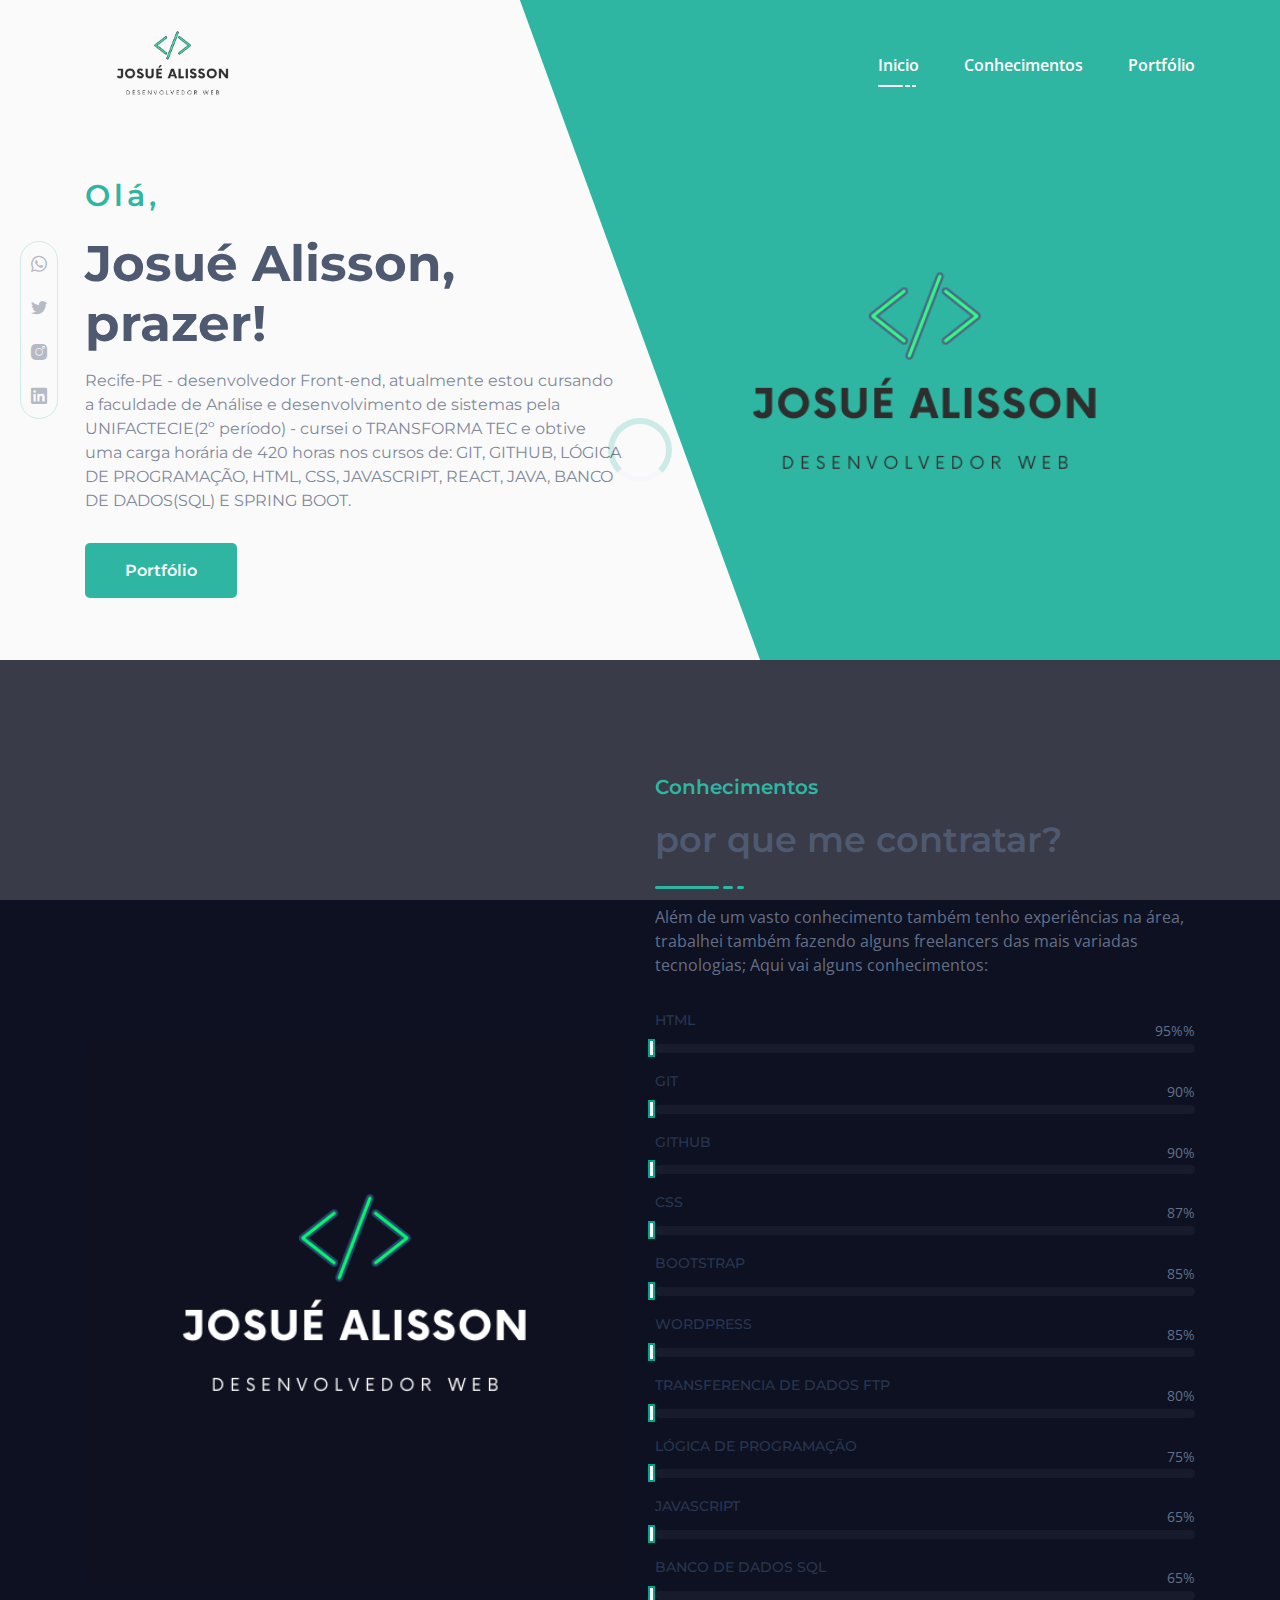
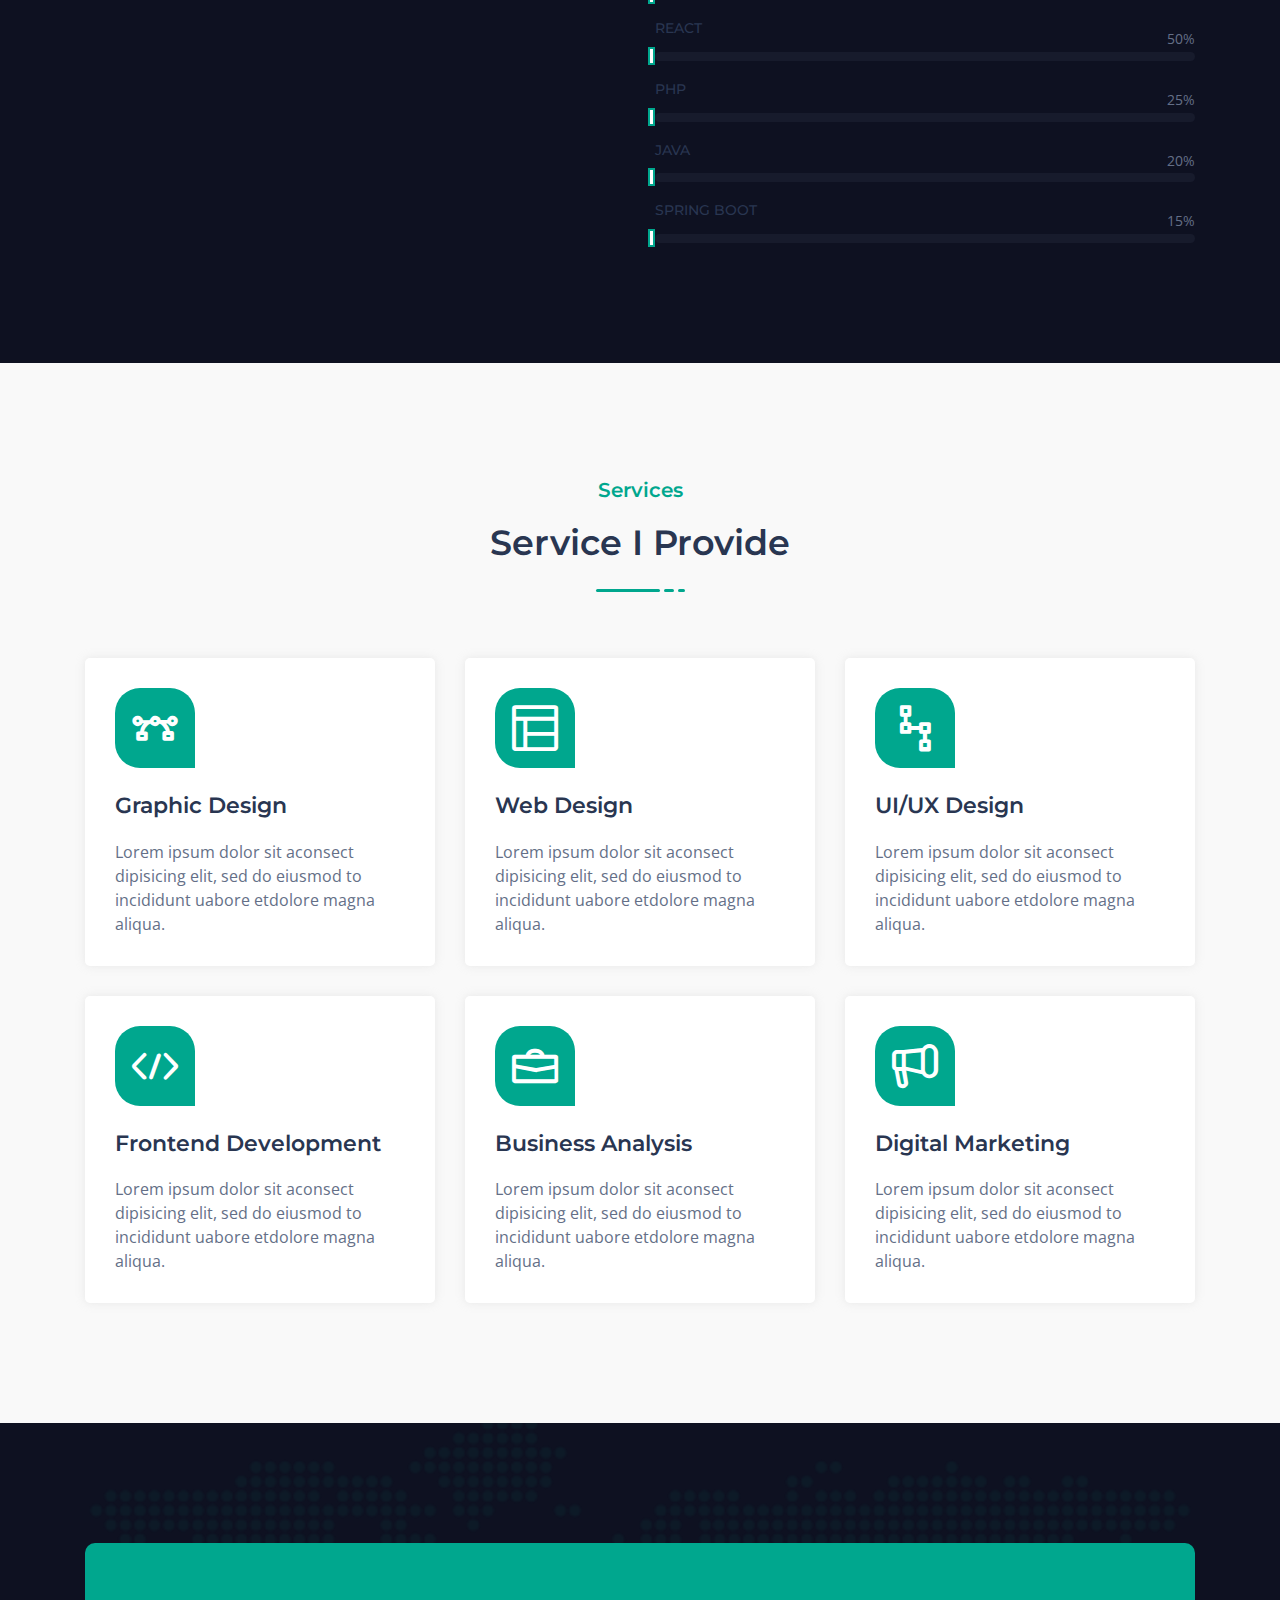
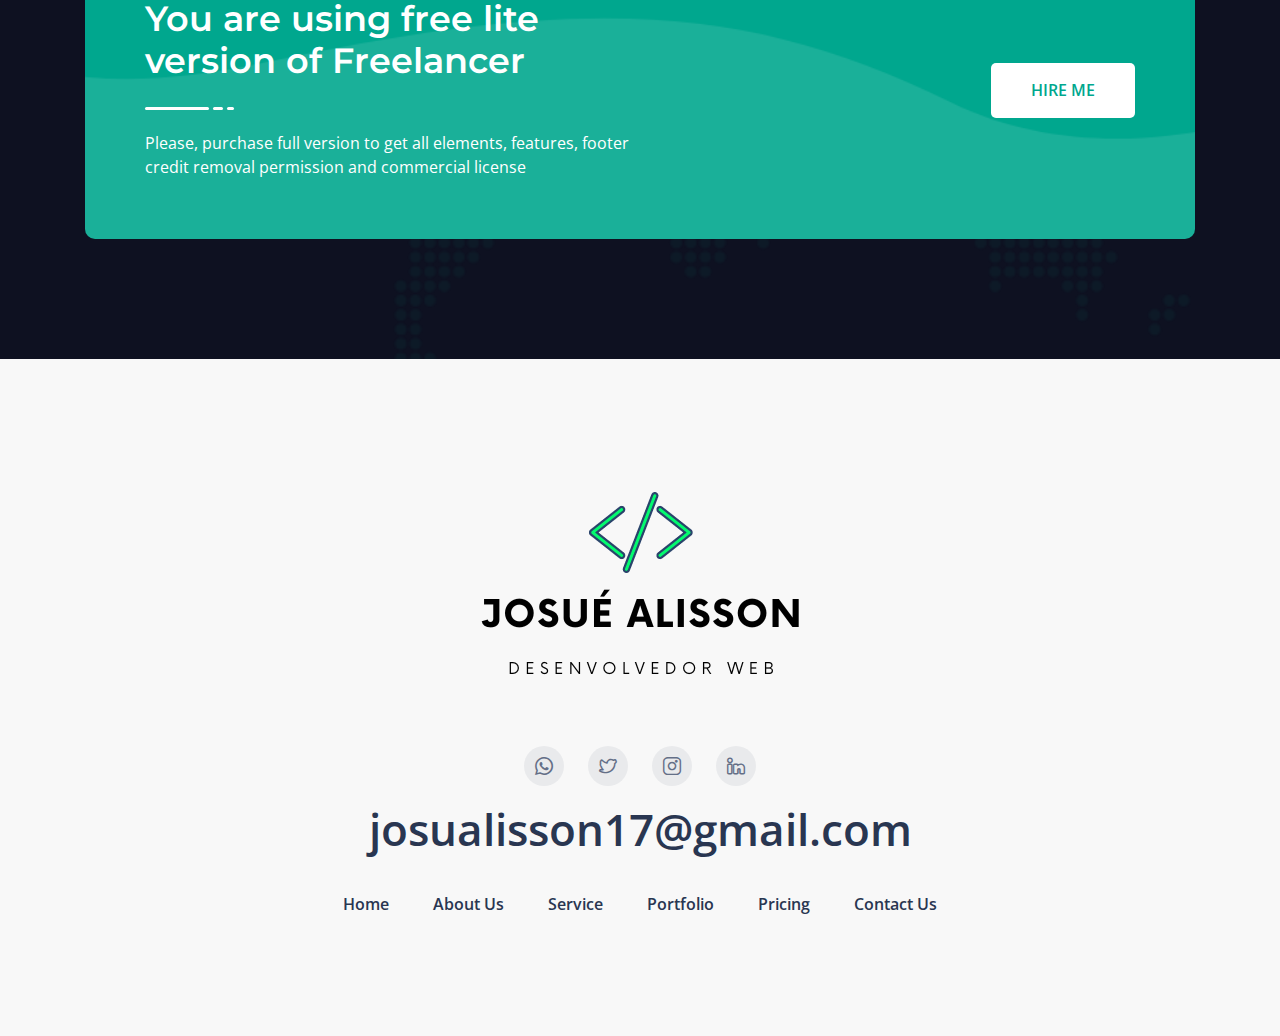
==== commit 96aafc1b: "Mudanças nas porcentagens dos conhecimentos e na imagem da logo" ====
--- a/index.html
+++ b/index.html
@@ -104,10 +104,10 @@
 
         <div id="home" class="header_hero">
             <ul class="header_social d-none d-lg-block">
-                <li><a href="#"><i class="lni lni-facebook-filled"></i></a></li>
-                <li><a href="#"><i class="lni lni-twitter-filled"></i></a></li>
-                <li><a href="#"><i class="lni lni-instagram-filled"></i></a></li>
-                <li><a href="#"><i class="lni lni-linkedin-original"></i></a></li>
+                <li><a href="https://wa.me/+5581996197466?text=Quero%20fazer%20meu%20or%C3%A7amento" target="_blank"><i class="lni lni-whatsapp"></i></a></li>
+                <li><a href="https://twitter.com/JosuAlisson4?t=3KB9uQT3QERxF5hGwsxdaQ&s=09" target="_blank"><i class="lni lni-twitter-filled"></i></a></li>
+                <li><a href="https://instagram.com/josuedeveloper?igshid=YmMyMTA2M2Y=" target="_blank"><i class="lni lni-instagram-filled"></i></a></li>
+                <li><a href="https://www.linkedin.com/in/josu%C3%A9-alisson-1612ab1aa/" target="_blank"><i class="lni lni-linkedin-original"></i></a></li>
             </ul>
             <div class="container">
                 <div class="row align-items-center justify-content-center justify-content-lg-between">
@@ -116,7 +116,7 @@
                             <h5 class="header_sub_title wow fadeInUp" data-wow-duration="1.3s" data-wow-delay="0.2s">Olá,</h5>
                             <h2 class="header_title wow fadeInUp" data-wow-duration="1.3s" data-wow-delay="0.5s">Josué Alisson, prazer!</span>
                             <p class="wow fadeInUp" data-wow-duration="1.3s" data-wow-delay="1.1s">Recife-PE - desenvolvedor Front-end, atualmente estou cursando a faculdade de Análise e desenvolvimento de sistemas pela UNIFACTECIE(2º período) - cursei o TRANSFORMA TEC e obtive uma carga horária de 420 horas nos cursos de: GIT, GITHUB, LÓGICA DE PROGRAMAÇÃO, HTML, CSS, JAVASCRIPT, REACT, JAVA, BANCO DE DADOS(SQL) E SPRING BOOT. </p>
-                            <a href="#services" rel="nofollow" class="main-btn wow fadeInUp" data-wow-duration="1.3s" data-wow-delay="1.4s">Portfólio</a>
+                            <a href="#services" rel="nofollow" class="main-btn wow fadeInUp page-scroll" data-wow-duration="1.3s" data-wow-delay="1.4s">Portfólio</a>
                         </div> <!-- header hero content -->
                     </div>
                     <div class="col-lg-6 col-md-6 col-sm-7">
@@ -157,9 +157,67 @@
                         <p>Além de um vasto conhecimento também tenho experiências na área, trabalhei também fazendo alguns freelancers das mais variadas tecnologias; Aqui vai alguns conhecimentos:</p>
 
                         <div class="about_skills pt-15">
-                            <div class="skill_item mt-20">
-                                <div class="skill_header">
-                                    <h6 class="skill_title">UI/UX Design</h6>
+                             <!-- HTML -->
+                            <div class="skill_item mt-20">
+                                <div class="skill_header">
+                                    <h6 class="skill_title">HTML</h6>
+                                    <div class="skill_percentage">
+                                        <p><span class="counter">95%</span>%</p>
+                                    </div>
+                                </div>
+                                <div class="skill_bar">
+                                    <div class="bar_inner">
+                                        <div class="bar progress_line" data-width="95"></div>
+                                    </div>
+                                </div>
+                            </div> 
+                            <!-- GIT -->
+                            <div class="skill_item mt-20">
+                                <div class="skill_header">
+                                    <h6 class="skill_title">GIT</h6>
+                                    <div class="skill_percentage">
+                                        <p><span class="counter">90</span>%</p>
+                                    </div>
+                                </div>
+                                <div class="skill_bar">
+                                    <div class="bar_inner">
+                                        <div class="bar progress_line" data-width="90"></div>
+                                    </div>
+                                </div>
+                            </div> 
+                             <!-- GITHUB -->
+                            <div class="skill_item mt-20">
+                                <div class="skill_header">
+                                    <h6 class="skill_title">GITHUB</h6>
+                                    <div class="skill_percentage">
+                                        <p><span class="counter">90</span>%</p>
+                                    </div>
+                                </div>
+                                <div class="skill_bar">
+                                    <div class="bar_inner">
+                                        <div class="bar progress_line" data-width="90"></div>
+                                    </div>
+                                </div>
+                            </div>
+                            <!-- CSS -->
+                            <div class="skill_item mt-20">
+                                <div class="skill_header">
+                                    <h6 class="skill_title">CSS</h6>
+                                    <div class="skill_percentage">
+                                        <p><span class="counter">87</span>%</p>
+                                    </div>
+                                </div>
+                                <div class="skill_bar">
+                                    <div class="bar_inner">
+                                        <div class="bar progress_line" data-width="87"></div>
+                                    </div>
+                                </div>
+                            </div>
+
+                             <!-- BOOTSTRAP -->
+                             <div class="skill_item mt-20">
+                                <div class="skill_header">
+                                    <h6 class="skill_title">BOOTSTRAP</h6>
                                     <div class="skill_percentage">
                                         <p><span class="counter">85</span>%</p>
                                     </div>
@@ -169,36 +227,53 @@
                                         <div class="bar progress_line" data-width="85"></div>
                                     </div>
                                 </div>
+                            </div> 
+                             <!-- WORDPRESS -->
+                             <div class="skill_item mt-20">
+                                <div class="skill_header">
+                                    <h6 class="skill_title">WORDPRESS</h6>
+                                    <div class="skill_percentage">
+                                        <p><span class="counter">85</span>%</p>
+                                    </div>
+                                </div>
+                                <div class="skill_bar">
+                                    <div class="bar_inner">
+                                        <div class="bar progress_line" data-width="85"></div>
+                                    </div>
+                                </div>
+                            </div>
+                             <!-- FTP -->
+                             <div class="skill_item mt-20">
+                                <div class="skill_header">
+                                    <h6 class="skill_title">TRANSFERENCIA DE DADOS FTP</h6>
+                                    <div class="skill_percentage">
+                                        <p><span class="counter">80</span>%</p>
+                                    </div>
+                                </div>
+                                <div class="skill_bar">
+                                    <div class="bar_inner">
+                                        <div class="bar progress_line" data-width="80"></div>
+                                    </div>
+                                </div>
+                            </div> 
+
+                            <div class="skill_item mt-20">
+                                <div class="skill_header">
+                                    <h6 class="skill_title">LÓGICA DE PROGRAMAÇÃO</h6>
+                                    <div class="skill_percentage">
+                                        <p><span class="counter">75</span>%</p>
+                                    </div>
+                                </div>
+                                <div class="skill_bar">
+                                    <div class="bar_inner">
+                                        <div class="bar progress_line" data-width="75"></div>
+                                    </div>
+                                </div>
                             </div> <!-- skill item -->
-                            <div class="skill_item mt-20">
-                                <div class="skill_header">
-                                    <h6 class="skill_title">Web Design</h6>
-                                    <div class="skill_percentage">
-                                        <p><span class="counter">75</span>%</p>
-                                    </div>
-                                </div>
-                                <div class="skill_bar">
-                                    <div class="bar_inner">
-                                        <div class="bar progress_line" data-width="75"></div>
-                                    </div>
-                                </div>
-                            </div> <!-- skill item -->
-                            <div class="skill_item mt-20">
-                                <div class="skill_header">
-                                    <h6 class="skill_title">HTML/CSS</h6>
-                                    <div class="skill_percentage">
-                                        <p><span class="counter">90</span>%</p>
-                                    </div>
-                                </div>
-                                <div class="skill_bar">
-                                    <div class="bar_inner">
-                                        <div class="bar progress_line" data-width="90"></div>
-                                    </div>
-                                </div>
-                            </div> <!-- skill item -->
-                            <div class="skill_item mt-20">
-                                <div class="skill_header">
-                                    <h6 class="skill_title">Sketch</h6>
+
+                            <div class="skill_item mt-20">
+                                <div class="skill_header">
+                                    <h6 class="skill_title">JAVASCRIPT</h6>
                                     <div class="skill_percentage">
                                         <p><span class="counter">65</span>%</p>
                                     </div>
@@ -208,7 +283,85 @@
                                         <div class="bar progress_line" data-width="65"></div>
                                     </div>
                                 </div>
-                            </div> <!-- skill item -->
+                            </div>
+                            <!-- BANCO DE DADOS -->
+                            <div class="skill_item mt-20">
+                            <div class="skill_header">
+                                <h6 class="skill_title">BANCO DE DADOS SQL</h6>
+                                <div class="skill_percentage">
+                                    <p><span class="counter">65</span>%</p>
+                                </div>
+                            </div>
+                            <!-- REACT -->
+                            <div class="skill_bar">
+                                <div class="bar_inner">
+                                    <div class="bar progress_line" data-width="65"></div>
+                                </div>
+                            </div>
+                            <div class="skill_item mt-20">
+                                <div class="skill_header">
+                                    <h6 class="skill_title">REACT</h6>
+                                    <div class="skill_percentage">
+                                        <p><span class="counter">50</span>%</p>
+                                    </div>
+                                </div>
+                                <div class="skill_bar">
+                                    <div class="bar_inner">
+                                        <div class="bar progress_line" data-width="50"></div>
+                                    </div>
+                            </div>
+                            </div> 
+                             <!-- PHP -->
+                             <div class="skill_item mt-20">
+                                <div class="skill_header">
+                                    <h6 class="skill_title">PHP</h6>
+                                    <div class="skill_percentage">
+                                        <p><span class="counter">25</span>%</p>
+                                    </div>
+                                </div>
+                                <div class="skill_bar">
+                                    <div class="bar_inner">
+                                        <div class="bar progress_line" data-width="25"></div>
+                                    </div>
+                                </div>
+                            </div> 
+
+                             <!-- skill item -->
+                            <div class="skill_item mt-20">
+                                <div class="skill_header">
+                                    <h6 class="skill_title">JAVA</h6>
+                                    <div class="skill_percentage">
+                                        <p><span class="counter">20</span>%</p>
+                                    </div>
+                                </div>
+                                <div class="skill_bar">
+                                    <div class="bar_inner">
+                                        <div class="bar progress_line" data-width="20"></div>
+                                    </div>
+                                </div>
+                            </div> 
+
+                            </div> 
+                             <!-- skill item -->
+
+                             <!-- skill item -->
+                            <div class="skill_item mt-20">
+                                <div class="skill_header">
+                                    <h6 class="skill_title">SPRING BOOT</h6>
+                                    <div class="skill_percentage">
+                                        <p><span class="counter">15</span>%</p>
+                                    </div>
+                                </div>
+                                <div class="skill_bar">
+                                    <div class="bar_inner">
+                                        <div class="bar progress_line" data-width="15"></div>
+                                    </div>
+                                </div>
+                            </div> 
+
+
+
+
                         </div> <!-- about skill -->
                     </div> <!-- about content -->
                 </div>
@@ -350,10 +503,10 @@
                     <div class="footer_content text-center">
                         <a href="#"><img src="assets/images/logo-sem-fundo-navbar.png" alt="Logo"></a>
                         <ul class="footer_social">
-                            <li><a href="#"><i class="lni lni-facebook"></i></a></li>
-                            <li><a href="#"><i class="lni lni-twitter"></i></a></li>
-                            <li><a href="#"><i class="lni lni-instagram"></i></a></li>
-                            <li><a href="#"><i class="lni lni-linkedin"></i></a></li>
+                            <li><a href="https://wa.me/+5581996197466?text=Quero%20fazer%20meu%20or%C3%A7amento"><i class="lni lni-whatsapp" target="_blank"></i></a></li>
+                            <li><a href="https://twitter.com/JosuAlisson4?t=3KB9uQT3QERxF5hGwsxdaQ&s=09" target="_blank"><i class="lni lni-twitter"></i></a></li>
+                            <li><a href="https://instagram.com/josuedeveloper?igshid=YmMyMTA2M2Y=" target="_blank"><i class="lni lni-instagram"></i></a></li>
+                            <li><a href="https://www.linkedin.com/in/josu%C3%A9-alisson-1612ab1aa/" target="_blank"><i class="lni lni-linkedin"></i></a></li>
                         </ul>
                         <span class="email">josualisson17@gmail.com</span>
                         <ul class="footer_menu">
--- a/assets/css/style.css
+++ b/assets/css/style.css
@@ -499,11 +499,11 @@
   -o-transition: all 0.3s ease-out 0s;
   transition: all 0.3s ease-out 0s; }
   .sticky .navbar {
-    padding: 10px 0; }
-   .sticky .navbar-brand img{
-    transition: all 0.9s;
-      border: #00A78E 1px solid;
-    }
+    padding: 10px 0; 
+  }
+  .sticky .navbar-brand img{
+    filter: invert(100%);
+  }
 
 .navbar {
   padding: 25px 0;
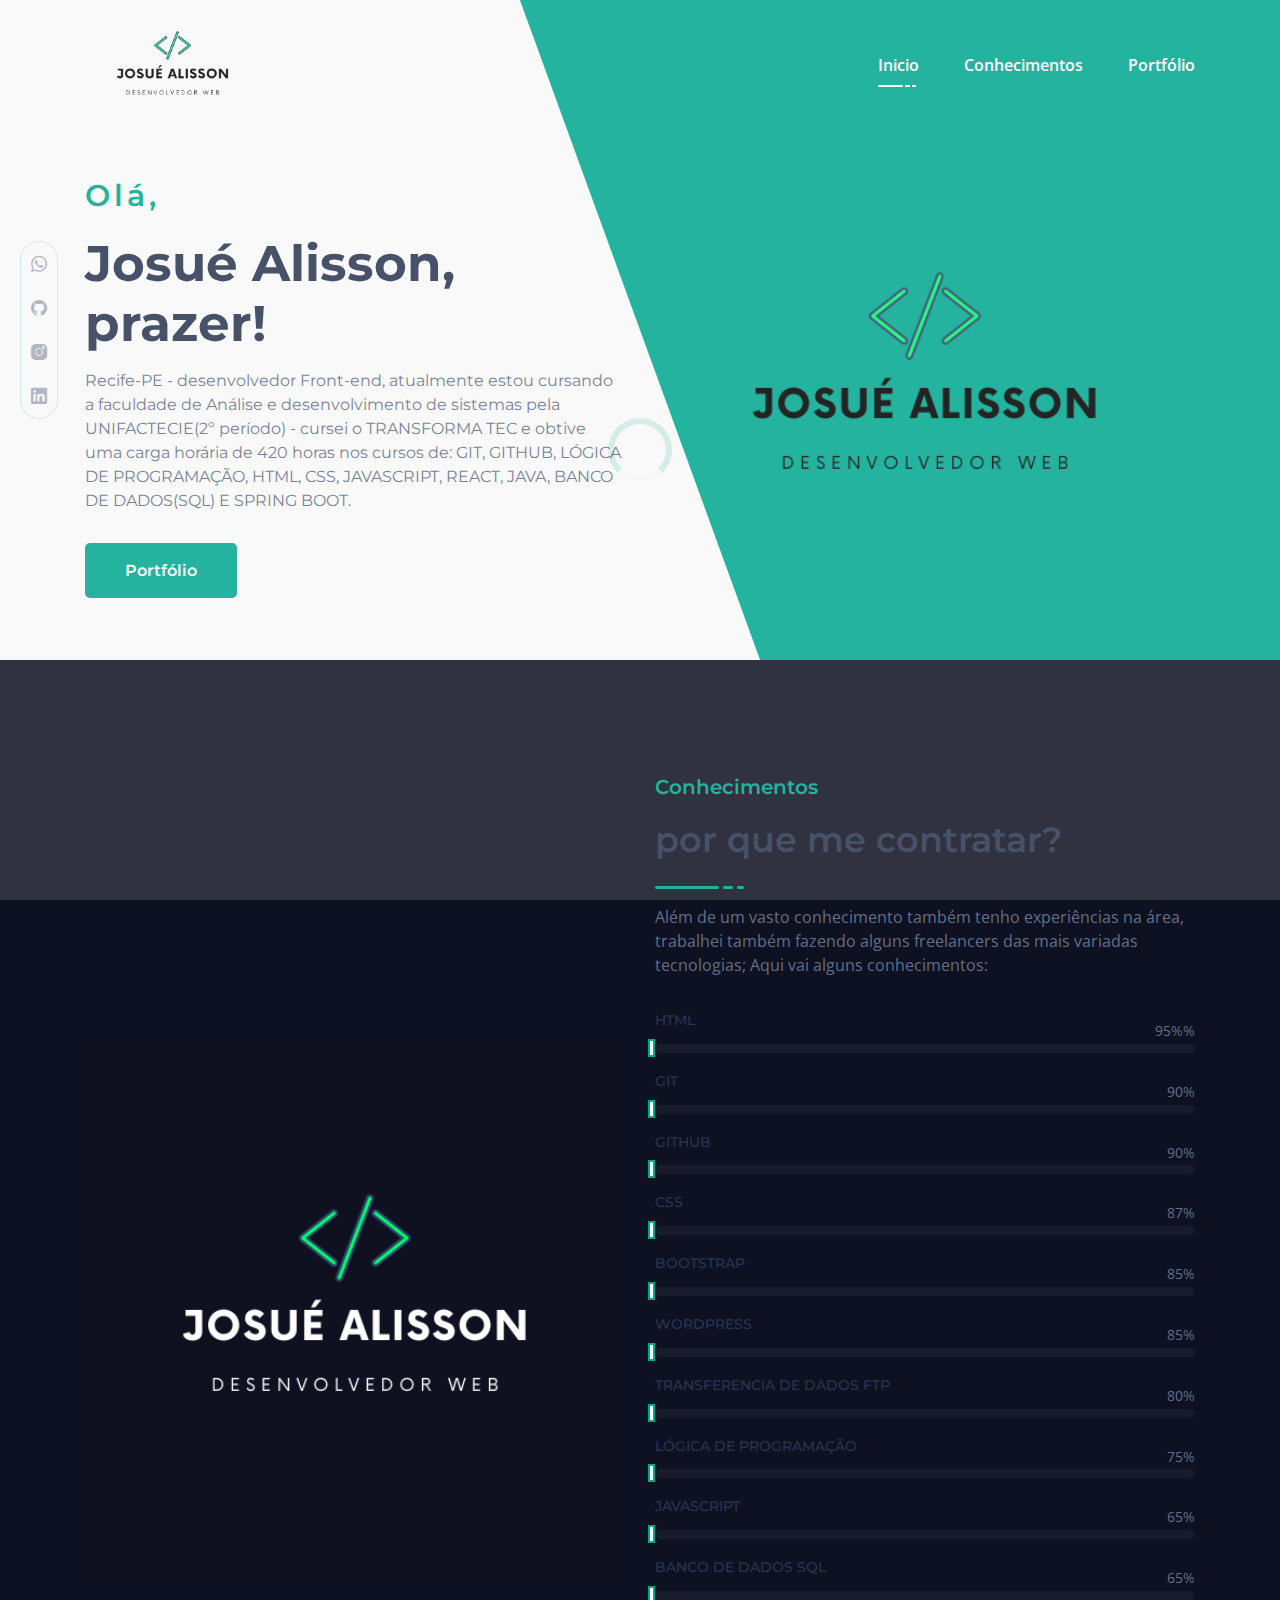
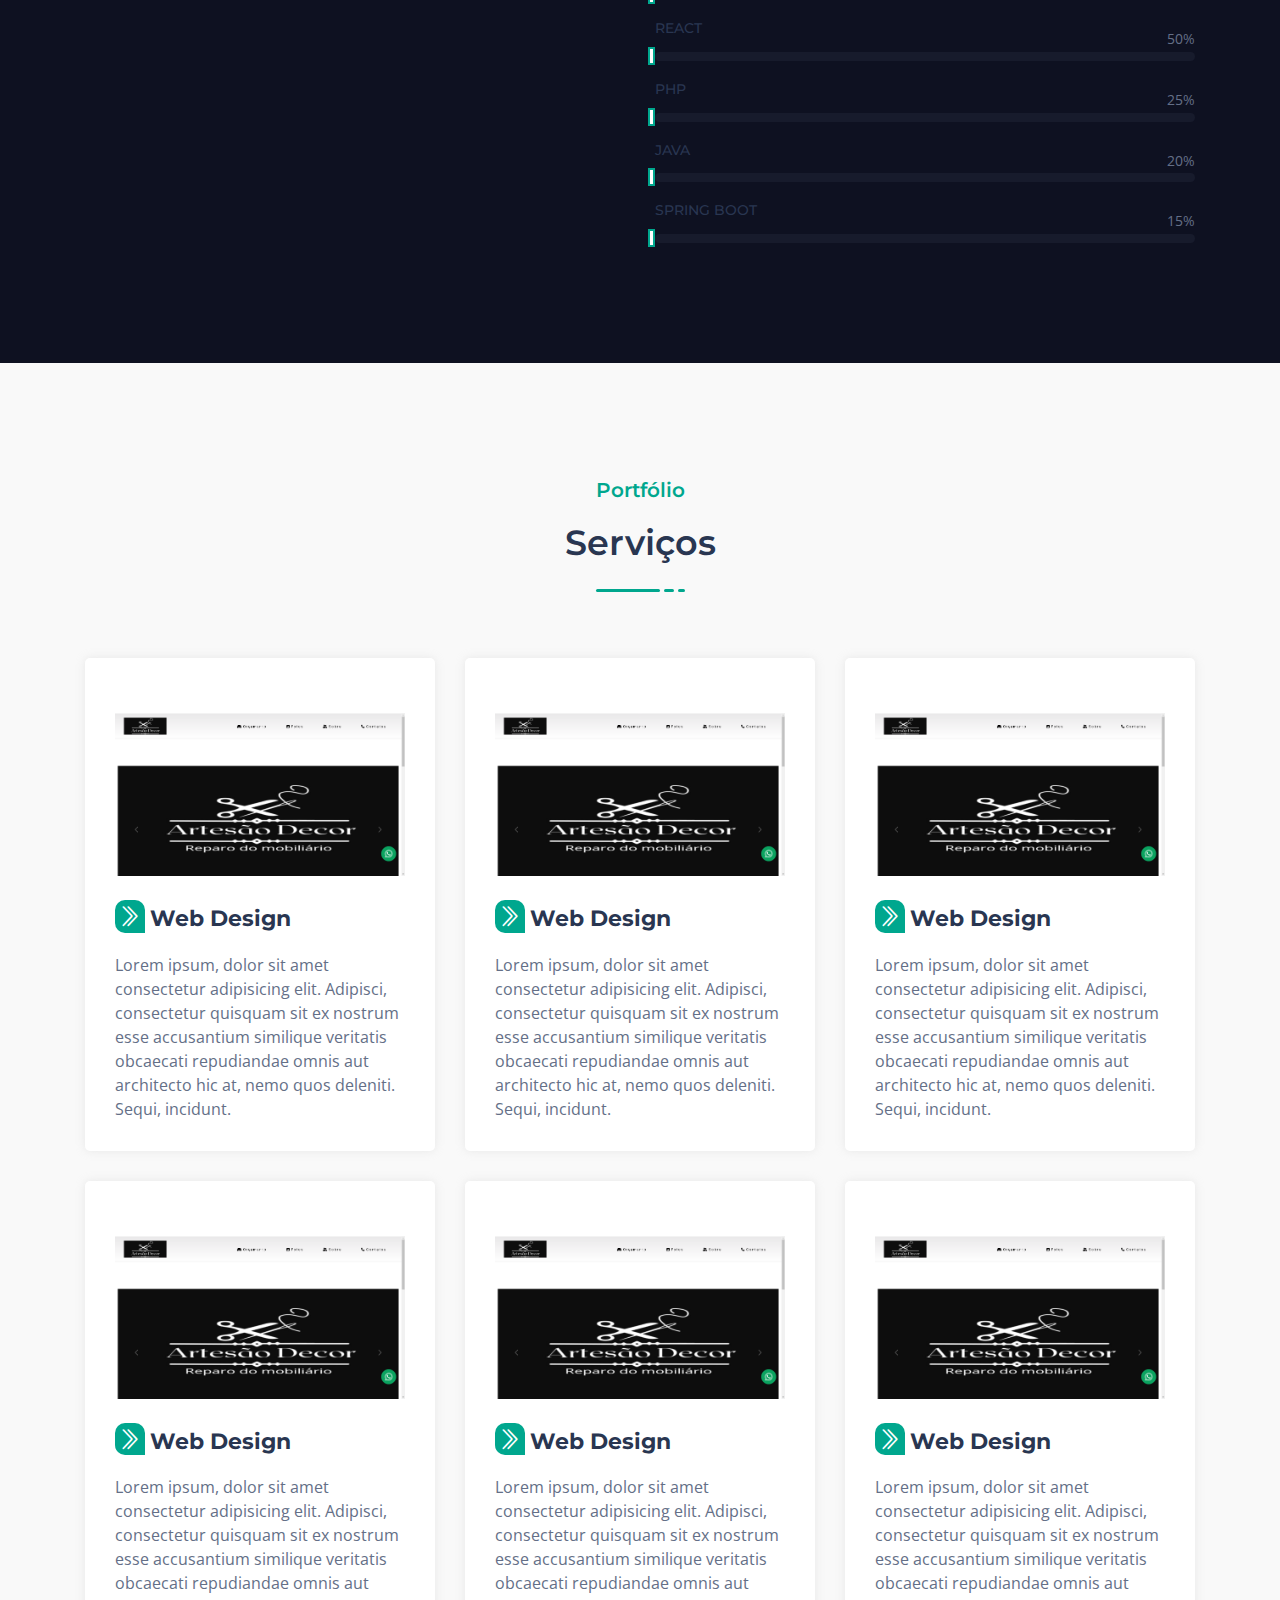
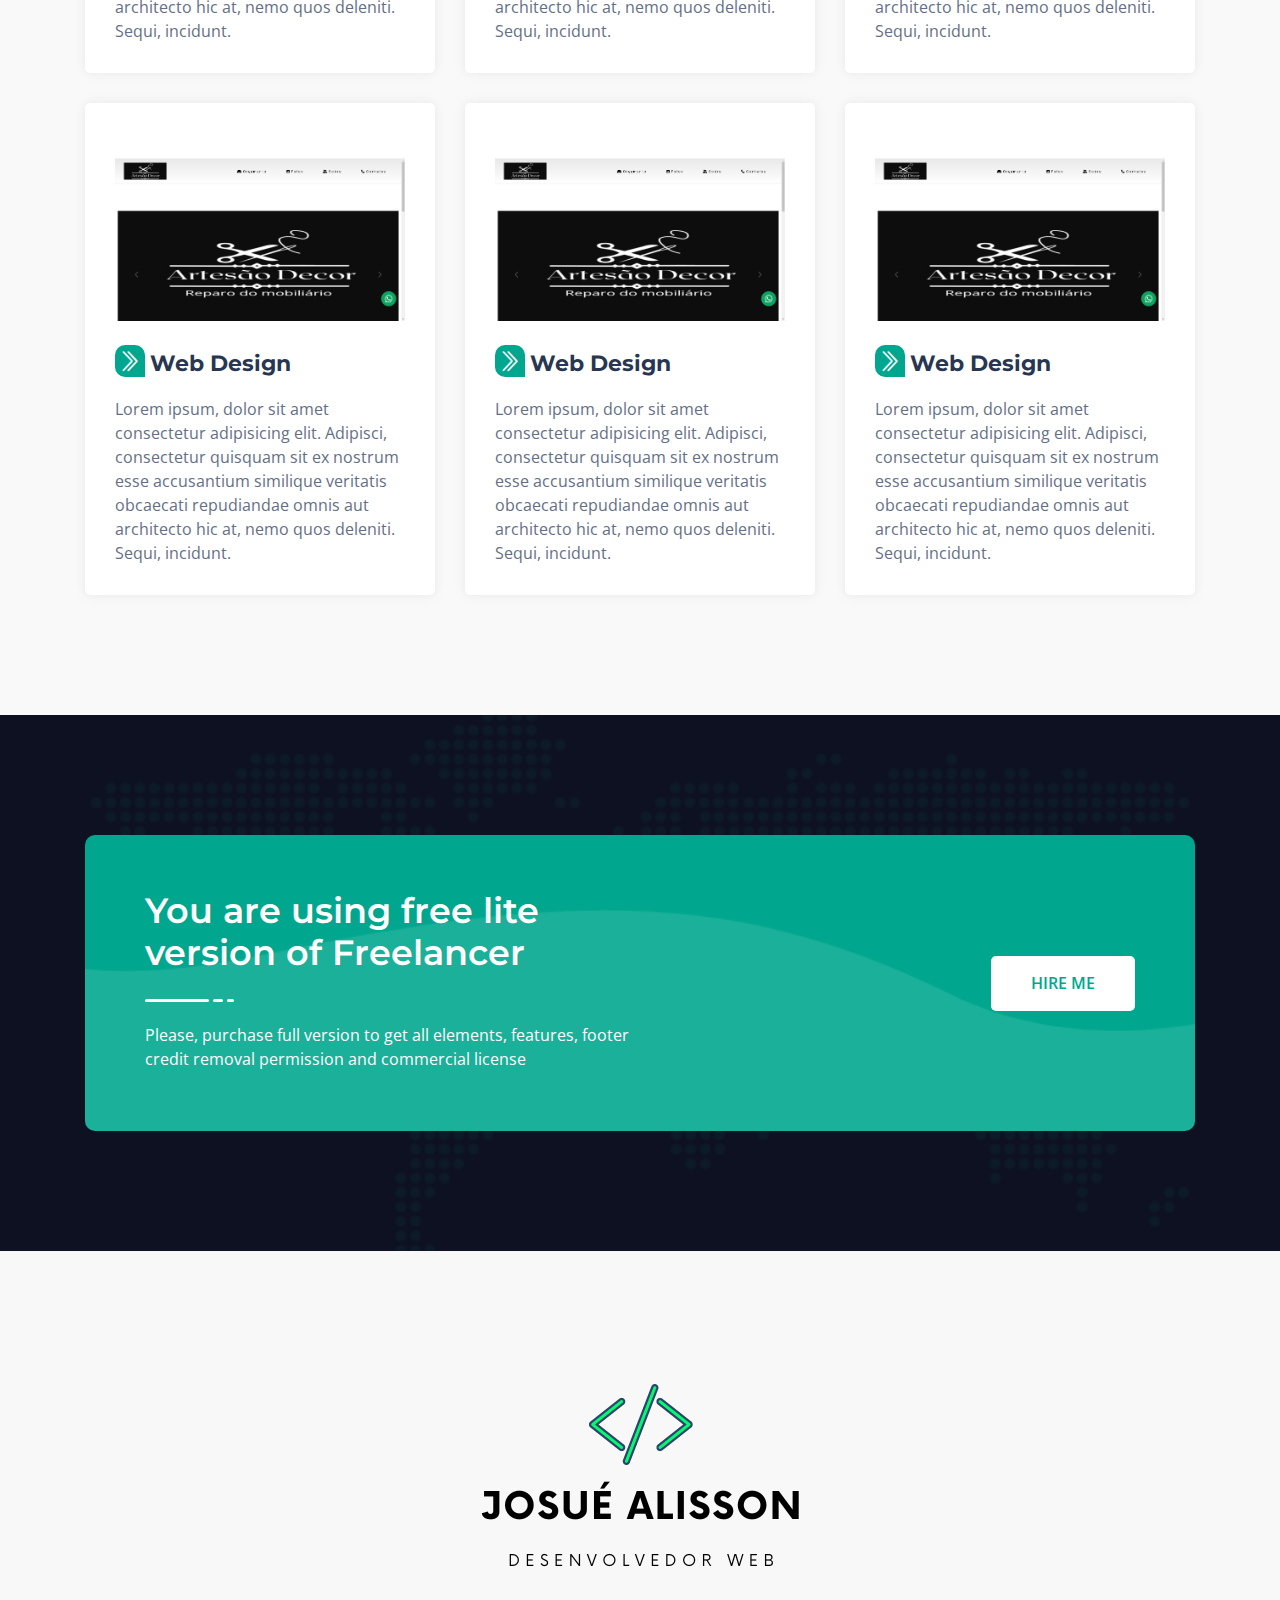
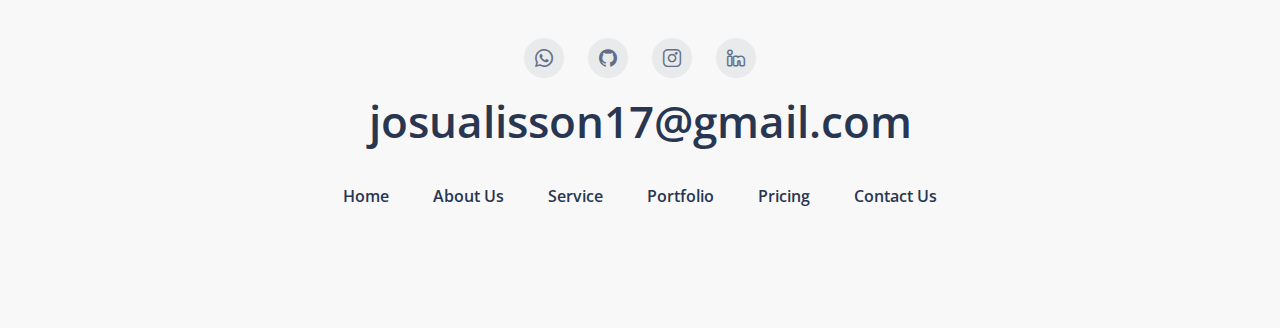
==== commit f2876fea: "adicionando a base das divis de serviço" ====
--- a/index.html
+++ b/index.html
@@ -105,7 +105,7 @@
         <div id="home" class="header_hero">
             <ul class="header_social d-none d-lg-block">
                 <li><a href="https://wa.me/+5581996197466?text=Quero%20fazer%20meu%20or%C3%A7amento" target="_blank"><i class="lni lni-whatsapp"></i></a></li>
-                <li><a href="https://twitter.com/JosuAlisson4?t=3KB9uQT3QERxF5hGwsxdaQ&s=09" target="_blank"><i class="lni lni-twitter-filled"></i></a></li>
+                <li><a href="https://github.com/Josualisson" target="_blank"><i class="lni lni-github-original"></i>
                 <li><a href="https://instagram.com/josuedeveloper?igshid=YmMyMTA2M2Y=" target="_blank"><i class="lni lni-instagram-filled"></i></a></li>
                 <li><a href="https://www.linkedin.com/in/josu%C3%A9-alisson-1612ab1aa/" target="_blank"><i class="lni lni-linkedin-original"></i></a></li>
             </ul>
@@ -378,8 +378,8 @@
             <div class="row justify-content-center">
                 <div class="col-lg-6">
                     <div class="section_title text-center pb-30">
-                        <h5 class="sub_title">Services</h5>
-                        <h3 class="main_title">Service I Provide</h3>
+                        <h5 class="sub_title">Portfólio</h5>
+                        <h3 class="main_title">Serviços</h3>
                         <ul class="line">
                             <li></li>
                             <li></li>
@@ -387,74 +387,148 @@
                         </ul>
                     </div> <!-- section title -->
                 </div>
-            </div> <!-- row -->
+            </div>
+            <!-- row -->
             <div class="row">
-                <div class="col-lg-4 col-sm-6">
-                    <div class="single_service mt-30 wow fadeInUpBig" data-wow-duration="1.3s" data-wow-delay="0.2s">
-                        <div class="service_icon">
-                            <i class="lni lni-vector"></i>
-                        </div>
-                        <div class="service_content">
-                            <h4 class="service_title"><a href="#">Graphic Design</a></h4>
-                            <p>Lorem ipsum dolor sit aconsect dipisicing elit, sed do eiusmod to incididunt uabore etdolore magna aliqua.</p>
-                        </div>
-                    </div> <!-- single service -->
-                </div>
-                <div class="col-lg-4 col-sm-6">
-                    <div class="single_service mt-30 wow fadeInUpBig" data-wow-duration="1.3s" data-wow-delay="0.5s">
-                        <div class="service_icon">
-                            <i class="lni lni-layout"></i>
-                        </div>
-                        <div class="service_content">
-                            <h4 class="service_title"><a href="#">Web Design</a></h4>
-                            <p>Lorem ipsum dolor sit aconsect dipisicing elit, sed do eiusmod to incididunt uabore etdolore magna aliqua.</p>
-                        </div>
-                    </div> <!-- single service -->
-                </div>
-                <div class="col-lg-4 col-sm-6">
-                    <div class="single_service mt-30 wow fadeInUpBig" data-wow-duration="1.3s" data-wow-delay="0.8s">
-                        <div class="service_icon">
-                            <i class="lni lni-ux"></i>
-                        </div>
-                        <div class="service_content">
-                            <h4 class="service_title"><a href="#">UI/UX Design</a></h4>
-                            <p>Lorem ipsum dolor sit aconsect dipisicing elit, sed do eiusmod to incididunt uabore etdolore magna aliqua.</p>
-                        </div>
-                    </div> <!-- single service -->
-                </div>
-                <div class="col-lg-4 col-sm-6">
-                    <div class="single_service mt-30 wow fadeInUpBig" data-wow-duration="1.3s" data-wow-delay="0.2s">
-                        <div class="service_icon">
-                            <i class="lni lni-code"></i>
-                        </div>
-                        <div class="service_content">
-                            <h4 class="service_title"><a href="#">Frontend Development</a></h4>
-                            <p>Lorem ipsum dolor sit aconsect dipisicing elit, sed do eiusmod to incididunt uabore etdolore magna aliqua.</p>
-                        </div>
-                    </div> <!-- single service -->
-                </div>
-                <div class="col-lg-4 col-sm-6">
-                    <div class="single_service mt-30 wow fadeInUpBig" data-wow-duration="1.3s" data-wow-delay="0.5s">
-                        <div class="service_icon">
-                            <i class="lni lni-briefcase"></i>
-                        </div>
-                        <div class="service_content">
-                            <h4 class="service_title"><a href="#">Business Analysis</a></h4>
-                            <p>Lorem ipsum dolor sit aconsect dipisicing elit, sed do eiusmod to incididunt uabore etdolore magna aliqua.</p>
-                        </div>
-                    </div> <!-- single service -->
-                </div>
-                <div class="col-lg-4 col-sm-6">
-                    <div class="single_service mt-30 wow fadeInUpBig" data-wow-duration="1.3s" data-wow-delay="0.8s">
-                        <div class="service_icon">
-                            <i class="lni lni-bullhorn"></i>
-                        </div>
-                        <div class="service_content">
-                            <h4 class="service_title"><a href="#">Digital Marketing</a></h4>
-                            <p>Lorem ipsum dolor sit aconsect dipisicing elit, sed do eiusmod to incididunt uabore etdolore magna aliqua.</p>
-                        </div>
-                    </div> <!-- single service -->
-                </div>
+                <!-- Div services -->
+                    <div class="col-lg-4 col-sm-6">
+                        <a href="">
+                            <div class="single_service mt-30 wow fadeInUpBig" data-wow-duration="1.3s" data-wow-delay="0.2s">
+                                <div class="service_content">
+                                    <img src="assets/images/portfolio/artesaodecor.png" class="services-img1" alt="">
+                                    <div class="service-title">
+                                        <i class="lni lni-angle-double-right"></i>
+                                        <h4 class="service_title">Web Design</h4>
+                                    </div>
+                                    <p>Lorem ipsum, dolor sit amet consectetur adipisicing elit. Adipisci, consectetur quisquam sit ex nostrum esse accusantium similique veritatis obcaecati repudiandae omnis aut architecto hic at, nemo quos deleniti. Sequi, incidunt.</p>
+                                </div>
+                            </div>
+                        </a> 
+                    </div>
+                <!-- Div services -->
+                    <div class="col-lg-4 col-sm-6">
+                        <a href="">
+                            <div class="single_service mt-30 wow fadeInUpBig" data-wow-duration="1.3s" data-wow-delay="0.2s">
+                                <div class="service_content">
+                                    <img src="assets/images/portfolio/artesaodecor.png" class="services-img1" alt="">
+                                    <div class="service-title">
+                                        <i class="lni lni-angle-double-right"></i>
+                                        <h4 class="service_title">Web Design</h4>
+                                    </div>
+                                    <p>Lorem ipsum, dolor sit amet consectetur adipisicing elit. Adipisci, consectetur quisquam sit ex nostrum esse accusantium similique veritatis obcaecati repudiandae omnis aut architecto hic at, nemo quos deleniti. Sequi, incidunt.</p>
+                                </div>
+                            </div>
+                        </a> 
+                    </div>
+                <!-- Div services -->
+                    <div class="col-lg-4 col-sm-6">
+                        <a href="">
+                            <div class="single_service mt-30 wow fadeInUpBig" data-wow-duration="1.3s" data-wow-delay="0.2s">
+                                <div class="service_content">
+                                    <img src="assets/images/portfolio/artesaodecor.png" class="services-img1" alt="">
+                                    <div class="service-title">
+                                        <i class="lni lni-angle-double-right"></i>
+                                        <h4 class="service_title">Web Design</h4>
+                                    </div>
+                                    <p>Lorem ipsum, dolor sit amet consectetur adipisicing elit. Adipisci, consectetur quisquam sit ex nostrum esse accusantium similique veritatis obcaecati repudiandae omnis aut architecto hic at, nemo quos deleniti. Sequi, incidunt.</p>
+                                </div>
+                            </div>
+                        </a> 
+                    </div>
+                <!-- Div services -->
+                    <div class="col-lg-4 col-sm-6">
+                        <a href="">
+                            <div class="single_service mt-30 wow fadeInUpBig" data-wow-duration="1.3s" data-wow-delay="0.2s">
+                                <div class="service_content">
+                                    <img src="assets/images/portfolio/artesaodecor.png" class="services-img1" alt="">
+                                    <div class="service-title">
+                                        <i class="lni lni-angle-double-right"></i>
+                                        <h4 class="service_title">Web Design</h4>
+                                    </div>
+                                    <p>Lorem ipsum, dolor sit amet consectetur adipisicing elit. Adipisci, consectetur quisquam sit ex nostrum esse accusantium similique veritatis obcaecati repudiandae omnis aut architecto hic at, nemo quos deleniti. Sequi, incidunt.</p>
+                                </div>
+                            </div>
+                        </a> 
+                    </div>
+                <!-- Div services -->
+                    <div class="col-lg-4 col-sm-6">
+                        <a href="">
+                            <div class="single_service mt-30 wow fadeInUpBig" data-wow-duration="1.3s" data-wow-delay="0.2s">
+                                <div class="service_content">
+                                    <img src="assets/images/portfolio/artesaodecor.png" class="services-img1" alt="">
+                                    <div class="service-title">
+                                        <i class="lni lni-angle-double-right"></i>
+                                        <h4 class="service_title">Web Design</h4>
+                                    </div>
+                                    <p>Lorem ipsum, dolor sit amet consectetur adipisicing elit. Adipisci, consectetur quisquam sit ex nostrum esse accusantium similique veritatis obcaecati repudiandae omnis aut architecto hic at, nemo quos deleniti. Sequi, incidunt.</p>
+                                </div>
+                            </div>
+                        </a> 
+                    </div>
+                <!-- Div services -->
+                    <div class="col-lg-4 col-sm-6">
+                        <a href="">
+                            <div class="single_service mt-30 wow fadeInUpBig" data-wow-duration="1.3s" data-wow-delay="0.2s">
+                                <div class="service_content">
+                                    <img src="assets/images/portfolio/artesaodecor.png" class="services-img1" alt="">
+                                    <div class="service-title">
+                                        <i class="lni lni-angle-double-right"></i>
+                                        <h4 class="service_title">Web Design</h4>
+                                    </div>
+                                    <p>Lorem ipsum, dolor sit amet consectetur adipisicing elit. Adipisci, consectetur quisquam sit ex nostrum esse accusantium similique veritatis obcaecati repudiandae omnis aut architecto hic at, nemo quos deleniti. Sequi, incidunt.</p>
+                                </div>
+                            </div>
+                        </a> 
+                    </div>
+                <!-- Div services -->
+                    <div class="col-lg-4 col-sm-6">
+                        <a href="">
+                            <div class="single_service mt-30 wow fadeInUpBig" data-wow-duration="1.3s" data-wow-delay="0.2s">
+                                <div class="service_content">
+                                    <img src="assets/images/portfolio/artesaodecor.png" class="services-img1" alt="">
+                                    <div class="service-title">
+                                        <i class="lni lni-angle-double-right"></i>
+                                        <h4 class="service_title">Web Design</h4>
+                                    </div>
+                                    <p>Lorem ipsum, dolor sit amet consectetur adipisicing elit. Adipisci, consectetur quisquam sit ex nostrum esse accusantium similique veritatis obcaecati repudiandae omnis aut architecto hic at, nemo quos deleniti. Sequi, incidunt.</p>
+                                </div>
+                            </div>
+                        </a> 
+                    </div>
+                <!-- Div services -->
+                    <div class="col-lg-4 col-sm-6">
+                        <a href="">
+                            <div class="single_service mt-30 wow fadeInUpBig" data-wow-duration="1.3s" data-wow-delay="0.2s">
+                                <div class="service_content">
+                                    <img src="assets/images/portfolio/artesaodecor.png" class="services-img1" alt="">
+                                    <div class="service-title">
+                                        <i class="lni lni-angle-double-right"></i>
+                                        <h4 class="service_title">Web Design</h4>
+                                    </div>
+                                    <p>Lorem ipsum, dolor sit amet consectetur adipisicing elit. Adipisci, consectetur quisquam sit ex nostrum esse accusantium similique veritatis obcaecati repudiandae omnis aut architecto hic at, nemo quos deleniti. Sequi, incidunt.</p>
+                                </div>
+                            </div>
+                        </a> 
+                    </div>
+                <!-- Div services -->
+                    <div class="col-lg-4 col-sm-6">
+                        <a href="">
+                            <div class="single_service mt-30 wow fadeInUpBig" data-wow-duration="1.3s" data-wow-delay="0.2s">
+                                <div class="service_content">
+                                    <img src="assets/images/portfolio/artesaodecor.png" class="services-img1" alt="">
+                                    <div class="service-title">
+                                        <i class="lni lni-angle-double-right"></i>
+                                        <h4 class="service_title">Web Design</h4>
+                                    </div>
+                                    <p>Lorem ipsum, dolor sit amet consectetur adipisicing elit. Adipisci, consectetur quisquam sit ex nostrum esse accusantium similique veritatis obcaecati repudiandae omnis aut architecto hic at, nemo quos deleniti. Sequi, incidunt.</p>
+                                </div>
+                            </div>
+                        </a> 
+                    </div>
+
+                    
+                
+                
             </div> <!-- row -->
         </div> <!-- container -->
     </section>
@@ -504,7 +578,7 @@
                         <a href="#"><img src="assets/images/logo-sem-fundo-navbar.png" alt="Logo"></a>
                         <ul class="footer_social">
                             <li><a href="https://wa.me/+5581996197466?text=Quero%20fazer%20meu%20or%C3%A7amento"><i class="lni lni-whatsapp" target="_blank"></i></a></li>
-                            <li><a href="https://twitter.com/JosuAlisson4?t=3KB9uQT3QERxF5hGwsxdaQ&s=09" target="_blank"><i class="lni lni-twitter"></i></a></li>
+                            <li><a href="https://github.com/Josualisson" target="_blank"><i class="lni lni-github-original"></i></i></a></li>
                             <li><a href="https://instagram.com/josuedeveloper?igshid=YmMyMTA2M2Y=" target="_blank"><i class="lni lni-instagram"></i></a></li>
                             <li><a href="https://www.linkedin.com/in/josu%C3%A9-alisson-1612ab1aa/" target="_blank"><i class="lni lni-linkedin"></i></a></li>
                         </ul>
--- a/assets/css/style.css
+++ b/assets/css/style.css
@@ -953,8 +953,41 @@
 /*===========================
        04.SERVICE css 
 ===========================*/
+.service-title{
+  margin-top: 20px;
+  display: flex;
+}
+.service-title > h4 {
+  margin-left: 5px;
+}
+
+.service-title > i {
+  font-size: 20px;
+  background-color: #00A78E;
+  color: #fff;
+  display: flex;
+  justify-content: center;
+  align-items: center;
+  margin-top: 4px;
+  padding: 5px;
+  border-radius: 10px 10px 0 10px;
+}
 .services_area {
-  background-color: #F9F9F9; }
+  background-color: #f9f9f9; }
+
+.service_content:hover > img {
+  transition: 0.2s;
+  opacity: 0.7;
+}
+.service_content:hover  > .service-title i{
+  color: #00A78E;
+  background-color: #fff;
+  transition: 0.5s ease-in-out;
+}
+.service_content:hover  > .service-title h4{
+  color: #fff;
+  transition: 0.5s ease-in-out;
+}
 
 .single_service {
   padding: 30px;
@@ -1014,14 +1047,20 @@
       -o-transition: all 0.3s ease-out 0s;
       transition: all 0.3s ease-out 0s; }
   .single_service:hover {
-    background-color: #00A78E; }
+    background-color: #00A78E; 
+  }
     .single_service:hover .service_icon i {
       background-color: #fff;
       color: #00A78E; }
     .single_service:hover .service_content .service_title a {
       color: #fff; }
     .single_service:hover .service_content p {
-      color: #fff; }
+      color: #fff; 
+      }
+    .service_title{
+      margin-top: 10px;
+
+    }
 
 /*===========================
    10.CALL TO ACTION css 
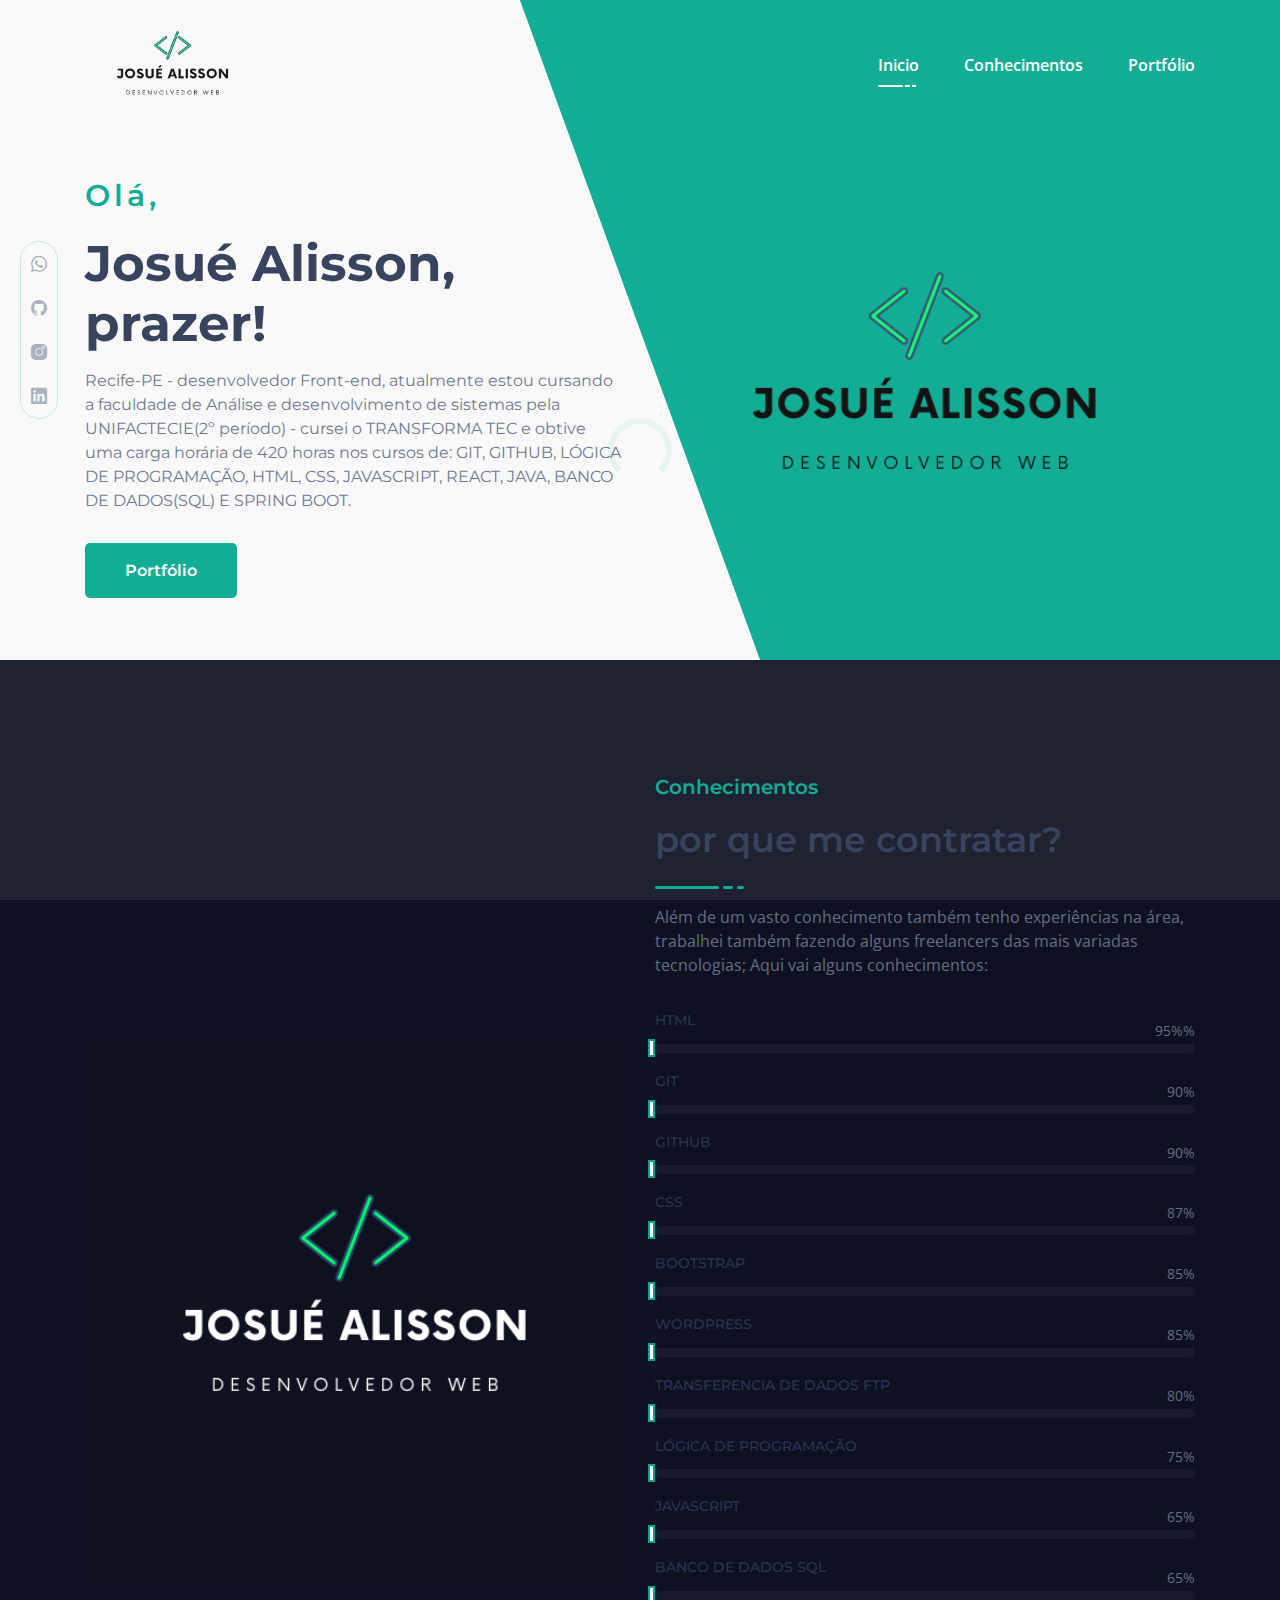
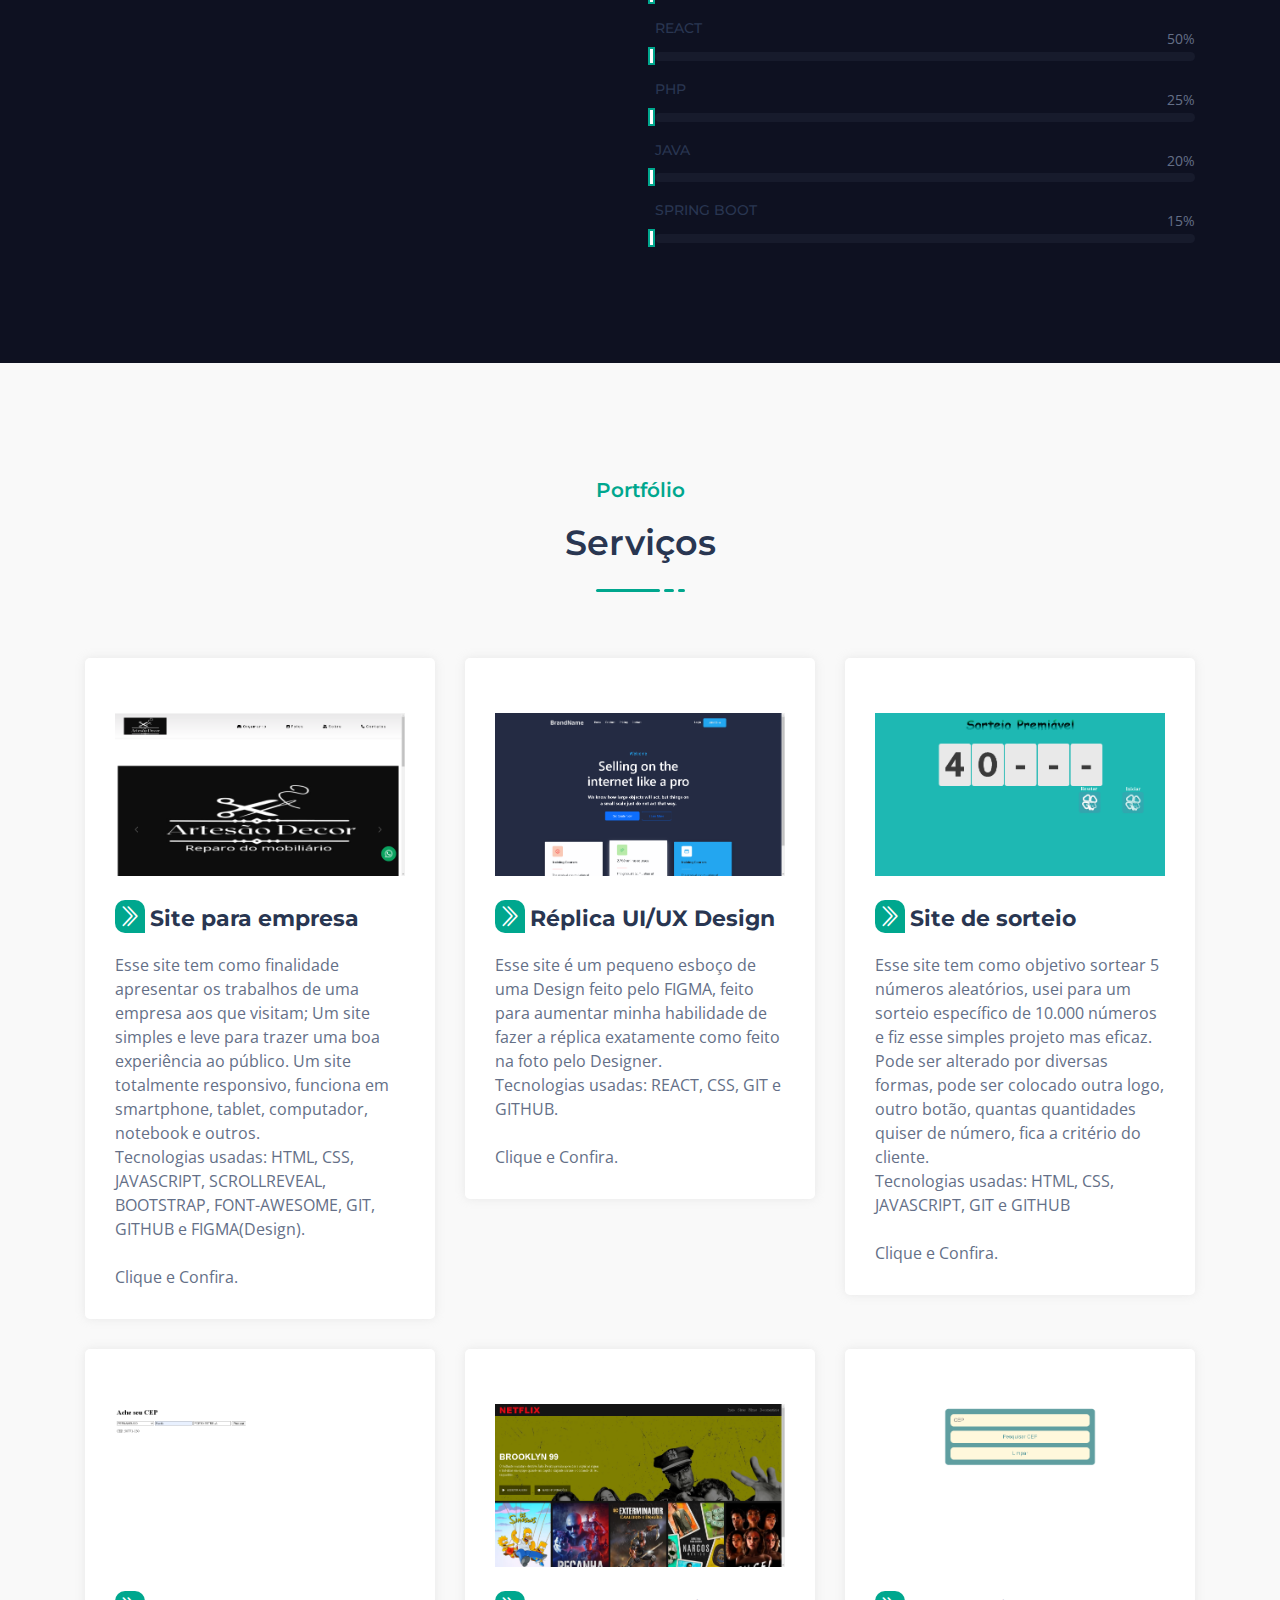
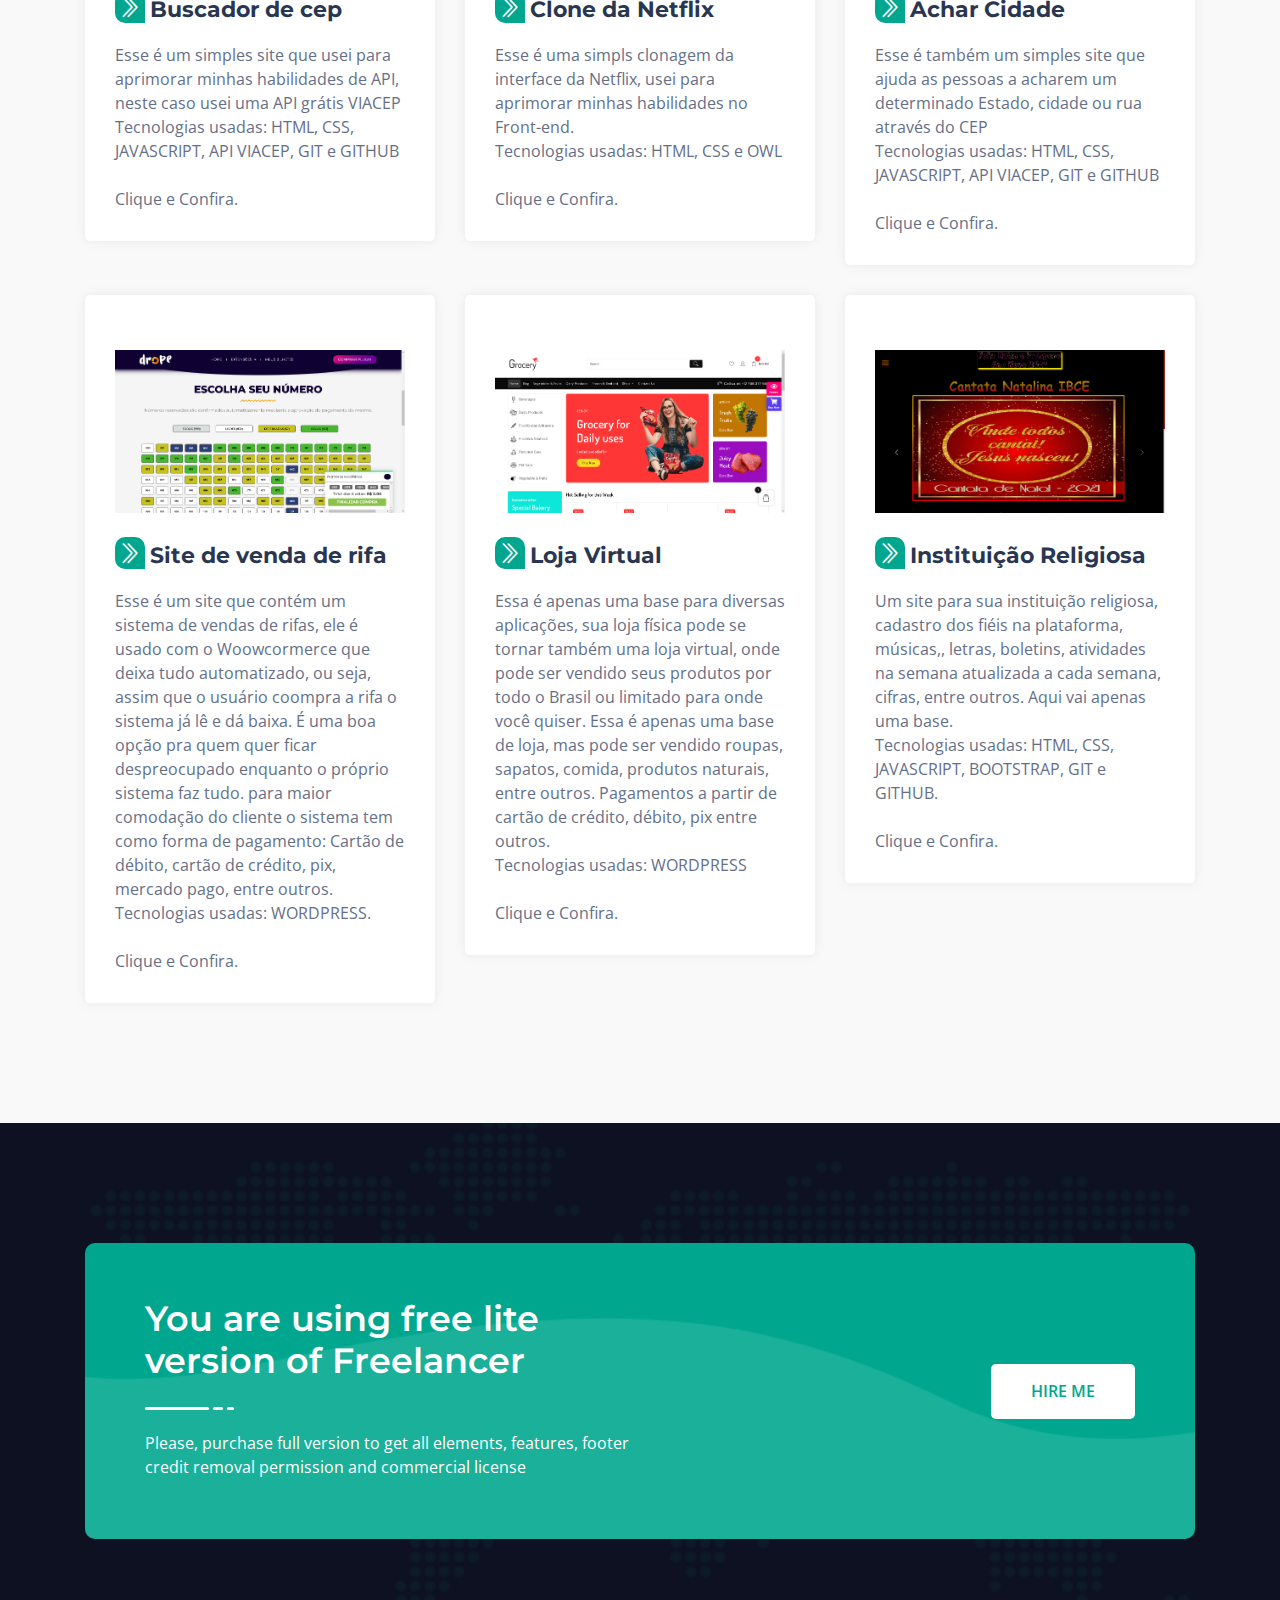
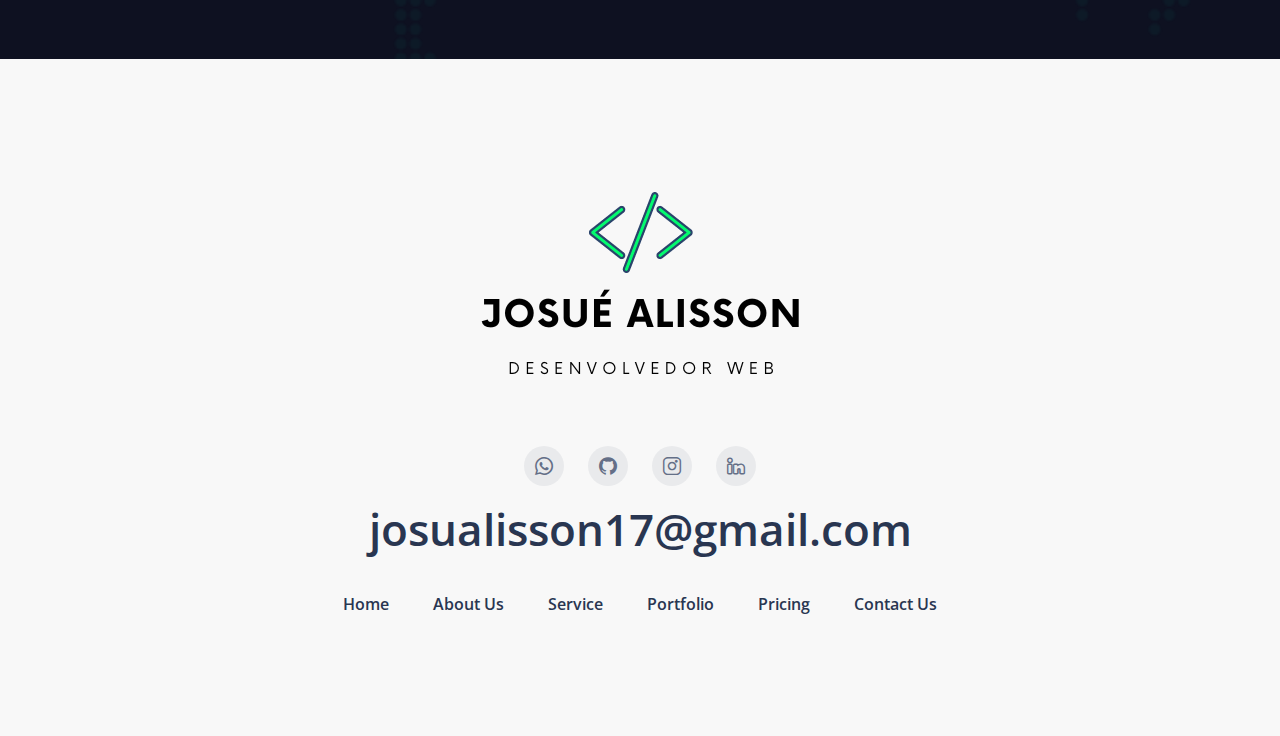
==== commit e27ade56: "Portfólio e servições implementados" ====
--- a/index.html
+++ b/index.html
@@ -392,15 +392,75 @@
             <div class="row">
                 <!-- Div services -->
                     <div class="col-lg-4 col-sm-6">
+                        <a href="https://josualisson.github.io/artesao-decor/" target="_blank">
+                            <div class="single_service mt-30 wow fadeInUpBig" data-wow-duration="1.3s" data-wow-delay="0.2s">
+                                <div class="service_content">
+                                    <img src="assets/images/portfolio/artesaodecor.png" class="services-img1" alt="">
+                                    <div class="service-title">
+                                        <i class="lni lni-angle-double-right"></i>
+                                        <h4 class="service_title">Site para empresa</h4>
+                                    </div>
+                                    <p>Esse site tem como finalidade apresentar os trabalhos de uma empresa aos que visitam; Um site simples e leve para trazer uma boa experiência ao público. Um site totalmente responsivo, funciona em smartphone, tablet, computador, notebook e outros. <br> Tecnologias usadas: HTML, CSS, JAVASCRIPT, SCROLLREVEAL, BOOTSTRAP, FONT-AWESOME, GIT, GITHUB e FIGMA(Design). <br><br>Clique e Confira. </p>
+                                </div>
+                            </div>
+                        </a> 
+                    </div>
+                <!-- Div services -->
+                    <div class="col-lg-4 col-sm-6">
+                        <a href="https://interface-react-kappa.vercel.app/" target="_blank">
+                            <div class="single_service mt-30 wow fadeInUpBig" data-wow-duration="1.3s" data-wow-delay="0.2s">
+                                <div class="service_content">
+                                    <img src="assets/images/portfolio/interface-react.png" class="services-img1" alt="">
+                                    <div class="service-title">
+                                        <i class="lni lni-angle-double-right"></i>
+                                        <h4 class="service_title">Réplica UI/UX Design</h4>
+                                    </div>
+                                    <p>Esse site é um pequeno esboço de uma Design feito pelo FIGMA, feito para aumentar minha habilidade de fazer a réplica exatamente como feito na foto pelo Designer. <br>Tecnologias usadas: REACT, CSS, GIT e GITHUB. <br><br>Clique e Confira. </p>
+                                </div>
+                            </div>
+                        </a> 
+                    </div>
+                <!-- Div services -->
+                    <div class="col-lg-4 col-sm-6">
                         <a href="">
                             <div class="single_service mt-30 wow fadeInUpBig" data-wow-duration="1.3s" data-wow-delay="0.2s">
                                 <div class="service_content">
-                                    <img src="assets/images/portfolio/artesaodecor.png" class="services-img1" alt="">
-                                    <div class="service-title">
-                                        <i class="lni lni-angle-double-right"></i>
-                                        <h4 class="service_title">Web Design</h4>
-                                    </div>
-                                    <p>Lorem ipsum, dolor sit amet consectetur adipisicing elit. Adipisci, consectetur quisquam sit ex nostrum esse accusantium similique veritatis obcaecati repudiandae omnis aut architecto hic at, nemo quos deleniti. Sequi, incidunt.</p>
+                                    <img src="assets/images/portfolio/sorteio.png" class="services-img1" alt="">
+                                    <div class="service-title">
+                                        <i class="lni lni-angle-double-right"></i>
+                                        <h4 class="service_title">Site de sorteio</h4>
+                                    </div>
+                                    <p>Esse site tem como objetivo sortear 5 números aleatórios, usei para um sorteio específico de 10.000 números e fiz esse simples projeto mas eficaz. Pode ser alterado por diversas formas, pode ser colocado outra logo, outro botão, quantas quantidades quiser de número, fica a critério do cliente. <br>Tecnologias usadas: HTML, CSS, JAVASCRIPT, GIT e GITHUB  <br><br>Clique e Confira.</p>
+                                </div>
+                            </div>
+                        </a> 
+                    </div>
+                <!-- Div services -->
+                    <div class="col-lg-4 col-sm-6">
+                        <a href="https://josualisson.github.io/buscador-cep/" target="_blank">
+                            <div class="single_service mt-30 wow fadeInUpBig" data-wow-duration="1.3s" data-wow-delay="0.2s">
+                                <div class="service_content">
+                                    <img src="assets/images/portfolio/viacep.png" class="services-img1" alt="">
+                                    <div class="service-title">
+                                        <i class="lni lni-angle-double-right"></i>
+                                        <h4 class="service_title">Buscador de cep</h4>
+                                    </div>
+                                    <p>Esse é um simples site que usei para aprimorar minhas habilidades de API, neste caso usei uma API grátis VIACEP <br>Tecnologias usadas: HTML, CSS, JAVASCRIPT, API VIACEP, GIT e GITHUB <br><br>Clique e Confira. </p>
+                                </div>
+                            </div>
+                        </a> 
+                    </div>
+                <!-- Div services -->
+                    <div class="col-lg-4 col-sm-6">
+                        <a href="https://josualisson.github.io/netflix-clone/" target="_blank">
+                            <div class="single_service mt-30 wow fadeInUpBig" data-wow-duration="1.3s" data-wow-delay="0.2s">
+                                <div class="service_content">
+                                    <img src="assets/images/portfolio/cloneflix.png" class="services-img1" alt="">
+                                    <div class="service-title">
+                                        <i class="lni lni-angle-double-right"></i>
+                                        <h4 class="service_title">Clone da Netflix</h4>
+                                    </div>
+                                    <p>Esse é uma simpls clonagem da interface da Netflix, usei para aprimorar minhas habilidades no Front-end. <br>Tecnologias usadas: HTML, CSS e OWL <br><br>Clique e Confira.</p>
                                 </div>
                             </div>
                         </a> 
@@ -410,117 +470,57 @@
                         <a href="">
                             <div class="single_service mt-30 wow fadeInUpBig" data-wow-duration="1.3s" data-wow-delay="0.2s">
                                 <div class="service_content">
-                                    <img src="assets/images/portfolio/artesaodecor.png" class="services-img1" alt="">
-                                    <div class="service-title">
-                                        <i class="lni lni-angle-double-right"></i>
-                                        <h4 class="service_title">Web Design</h4>
-                                    </div>
-                                    <p>Lorem ipsum, dolor sit amet consectetur adipisicing elit. Adipisci, consectetur quisquam sit ex nostrum esse accusantium similique veritatis obcaecati repudiandae omnis aut architecto hic at, nemo quos deleniti. Sequi, incidunt.</p>
-                                </div>
-                            </div>
-                        </a> 
-                    </div>
-                <!-- Div services -->
-                    <div class="col-lg-4 col-sm-6">
-                        <a href="">
-                            <div class="single_service mt-30 wow fadeInUpBig" data-wow-duration="1.3s" data-wow-delay="0.2s">
-                                <div class="service_content">
-                                    <img src="assets/images/portfolio/artesaodecor.png" class="services-img1" alt="">
-                                    <div class="service-title">
-                                        <i class="lni lni-angle-double-right"></i>
-                                        <h4 class="service_title">Web Design</h4>
-                                    </div>
-                                    <p>Lorem ipsum, dolor sit amet consectetur adipisicing elit. Adipisci, consectetur quisquam sit ex nostrum esse accusantium similique veritatis obcaecati repudiandae omnis aut architecto hic at, nemo quos deleniti. Sequi, incidunt.</p>
-                                </div>
-                            </div>
-                        </a> 
-                    </div>
-                <!-- Div services -->
-                    <div class="col-lg-4 col-sm-6">
-                        <a href="">
-                            <div class="single_service mt-30 wow fadeInUpBig" data-wow-duration="1.3s" data-wow-delay="0.2s">
-                                <div class="service_content">
-                                    <img src="assets/images/portfolio/artesaodecor.png" class="services-img1" alt="">
-                                    <div class="service-title">
-                                        <i class="lni lni-angle-double-right"></i>
-                                        <h4 class="service_title">Web Design</h4>
-                                    </div>
-                                    <p>Lorem ipsum, dolor sit amet consectetur adipisicing elit. Adipisci, consectetur quisquam sit ex nostrum esse accusantium similique veritatis obcaecati repudiandae omnis aut architecto hic at, nemo quos deleniti. Sequi, incidunt.</p>
-                                </div>
-                            </div>
-                        </a> 
-                    </div>
-                <!-- Div services -->
-                    <div class="col-lg-4 col-sm-6">
-                        <a href="">
-                            <div class="single_service mt-30 wow fadeInUpBig" data-wow-duration="1.3s" data-wow-delay="0.2s">
-                                <div class="service_content">
-                                    <img src="assets/images/portfolio/artesaodecor.png" class="services-img1" alt="">
-                                    <div class="service-title">
-                                        <i class="lni lni-angle-double-right"></i>
-                                        <h4 class="service_title">Web Design</h4>
-                                    </div>
-                                    <p>Lorem ipsum, dolor sit amet consectetur adipisicing elit. Adipisci, consectetur quisquam sit ex nostrum esse accusantium similique veritatis obcaecati repudiandae omnis aut architecto hic at, nemo quos deleniti. Sequi, incidunt.</p>
-                                </div>
-                            </div>
-                        </a> 
-                    </div>
-                <!-- Div services -->
-                    <div class="col-lg-4 col-sm-6">
-                        <a href="">
-                            <div class="single_service mt-30 wow fadeInUpBig" data-wow-duration="1.3s" data-wow-delay="0.2s">
-                                <div class="service_content">
-                                    <img src="assets/images/portfolio/artesaodecor.png" class="services-img1" alt="">
-                                    <div class="service-title">
-                                        <i class="lni lni-angle-double-right"></i>
-                                        <h4 class="service_title">Web Design</h4>
-                                    </div>
-                                    <p>Lorem ipsum, dolor sit amet consectetur adipisicing elit. Adipisci, consectetur quisquam sit ex nostrum esse accusantium similique veritatis obcaecati repudiandae omnis aut architecto hic at, nemo quos deleniti. Sequi, incidunt.</p>
-                                </div>
-                            </div>
-                        </a> 
-                    </div>
-                <!-- Div services -->
-                    <div class="col-lg-4 col-sm-6">
-                        <a href="">
-                            <div class="single_service mt-30 wow fadeInUpBig" data-wow-duration="1.3s" data-wow-delay="0.2s">
-                                <div class="service_content">
-                                    <img src="assets/images/portfolio/artesaodecor.png" class="services-img1" alt="">
-                                    <div class="service-title">
-                                        <i class="lni lni-angle-double-right"></i>
-                                        <h4 class="service_title">Web Design</h4>
-                                    </div>
-                                    <p>Lorem ipsum, dolor sit amet consectetur adipisicing elit. Adipisci, consectetur quisquam sit ex nostrum esse accusantium similique veritatis obcaecati repudiandae omnis aut architecto hic at, nemo quos deleniti. Sequi, incidunt.</p>
-                                </div>
-                            </div>
-                        </a> 
-                    </div>
-                <!-- Div services -->
-                    <div class="col-lg-4 col-sm-6">
-                        <a href="">
-                            <div class="single_service mt-30 wow fadeInUpBig" data-wow-duration="1.3s" data-wow-delay="0.2s">
-                                <div class="service_content">
-                                    <img src="assets/images/portfolio/artesaodecor.png" class="services-img1" alt="">
-                                    <div class="service-title">
-                                        <i class="lni lni-angle-double-right"></i>
-                                        <h4 class="service_title">Web Design</h4>
-                                    </div>
-                                    <p>Lorem ipsum, dolor sit amet consectetur adipisicing elit. Adipisci, consectetur quisquam sit ex nostrum esse accusantium similique veritatis obcaecati repudiandae omnis aut architecto hic at, nemo quos deleniti. Sequi, incidunt.</p>
-                                </div>
-                            </div>
-                        </a> 
-                    </div>
-                <!-- Div services -->
-                    <div class="col-lg-4 col-sm-6">
-                        <a href="">
-                            <div class="single_service mt-30 wow fadeInUpBig" data-wow-duration="1.3s" data-wow-delay="0.2s">
-                                <div class="service_content">
-                                    <img src="assets/images/portfolio/artesaodecor.png" class="services-img1" alt="">
-                                    <div class="service-title">
-                                        <i class="lni lni-angle-double-right"></i>
-                                        <h4 class="service_title">Web Design</h4>
-                                    </div>
-                                    <p>Lorem ipsum, dolor sit amet consectetur adipisicing elit. Adipisci, consectetur quisquam sit ex nostrum esse accusantium similique veritatis obcaecati repudiandae omnis aut architecto hic at, nemo quos deleniti. Sequi, incidunt.</p>
+                                    <img src="assets/images/portfolio/buscador-cidade.png" class="services-img1" alt="">
+                                    <div class="service-title">
+                                        <i class="lni lni-angle-double-right"></i>
+                                        <h4 class="service_title">Achar Cidade</h4>
+                                    </div>
+                                    <p>Esse é também um simples site que ajuda as pessoas a acharem um determinado Estado, cidade ou rua através do CEP <br>Tecnologias usadas: HTML, CSS, JAVASCRIPT, API VIACEP, GIT e GITHUB <br><br>Clique e Confira.</p>
+                                </div>
+                            </div>
+                        </a> 
+                    </div>
+                <!-- Div services -->
+                    <div class="col-lg-4 col-sm-6">
+                        <a href="https://projetos.dropestore.com/pluginrifa/modelo1/" target="_blank">
+                            <div class="single_service mt-30 wow fadeInUpBig" data-wow-duration="1.3s" data-wow-delay="0.2s">
+                                <div class="service_content">
+                                    <img src="assets/images/portfolio/sistema-de-rifa.png" class="services-img1" alt="">
+                                    <div class="service-title">
+                                        <i class="lni lni-angle-double-right"></i>
+                                        <h4 class="service_title">Site de venda de rifa</h4>
+                                    </div>
+                                    <p>Esse é um site que contém um sistema de vendas de rifas, ele é usado com o Woowcormerce que deixa tudo automatizado, ou seja, assim que o usuário coompra a rifa o sistema já lê e dá baixa. É uma boa opção pra quem quer ficar despreocupado enquanto o próprio sistema faz tudo. para maior comodação do cliente o sistema tem como forma de pagamento: Cartão de débito, cartão de crédito, pix, mercado pago, entre outros. <br>Tecnologias usadas: WORDPRESS. <br><br>Clique e Confira. </p>
+                                </div>
+                            </div>
+                        </a> 
+                    </div>
+                <!-- Div services -->
+                    <div class="col-lg-4 col-sm-6">
+                        <a href="https://wpthemes.themehunk.com/grocery-mania-v2/" target="_blank">
+                            <div class="single_service mt-30 wow fadeInUpBig" data-wow-duration="1.3s" data-wow-delay="0.2s">
+                                <div class="service_content">
+                                    <img src="assets/images/portfolio/loja-virtual.png" class="services-img1" alt="">
+                                    <div class="service-title">
+                                        <i class="lni lni-angle-double-right"></i>
+                                        <h4 class="service_title">Loja Virtual</h4>
+                                    </div>
+                                    <p>Essa é apenas uma base para diversas aplicações, sua loja física pode se tornar também uma loja virtual, onde pode ser vendido seus produtos por todo o Brasil ou limitado para onde você quiser. Essa é apenas uma base de loja, mas pode ser vendido roupas, sapatos, comida, produtos naturais, entre outros. Pagamentos a partir de cartão de crédito, débito, pix entre outros. <br>Tecnologias usadas: WORDPRESS <br><br>Clique e Confira. </p>
+                                </div>
+                            </div>
+                        </a> 
+                    </div>
+                <!-- Div services -->
+                    <div class="col-lg-4 col-sm-6">
+                        <a href="https://cantata.vercel.app/" target="_blank">
+                            <div class="single_service mt-30 wow fadeInUpBig" data-wow-duration="1.3s" data-wow-delay="0.2s">
+                                <div class="service_content">
+                                    <img src="assets/images/portfolio/cantata.png" class="services-img1" alt="">
+                                    <div class="service-title">
+                                        <i class="lni lni-angle-double-right"></i>
+                                        <h4 class="service_title">Instituição Religiosa</h4>
+                                    </div>
+                                    <p>Um site para sua instituição religiosa, cadastro dos fiéis na plataforma, músicas,, letras, boletins, atividades na semana atualizada a cada semana, cifras, entre outros. Aqui vai apenas uma base. <br>Tecnologias usadas: HTML, CSS, JAVASCRIPT, BOOTSTRAP, GIT e GITHUB. <br><br>Clique e Confira. </p>
                                 </div>
                             </div>
                         </a> 
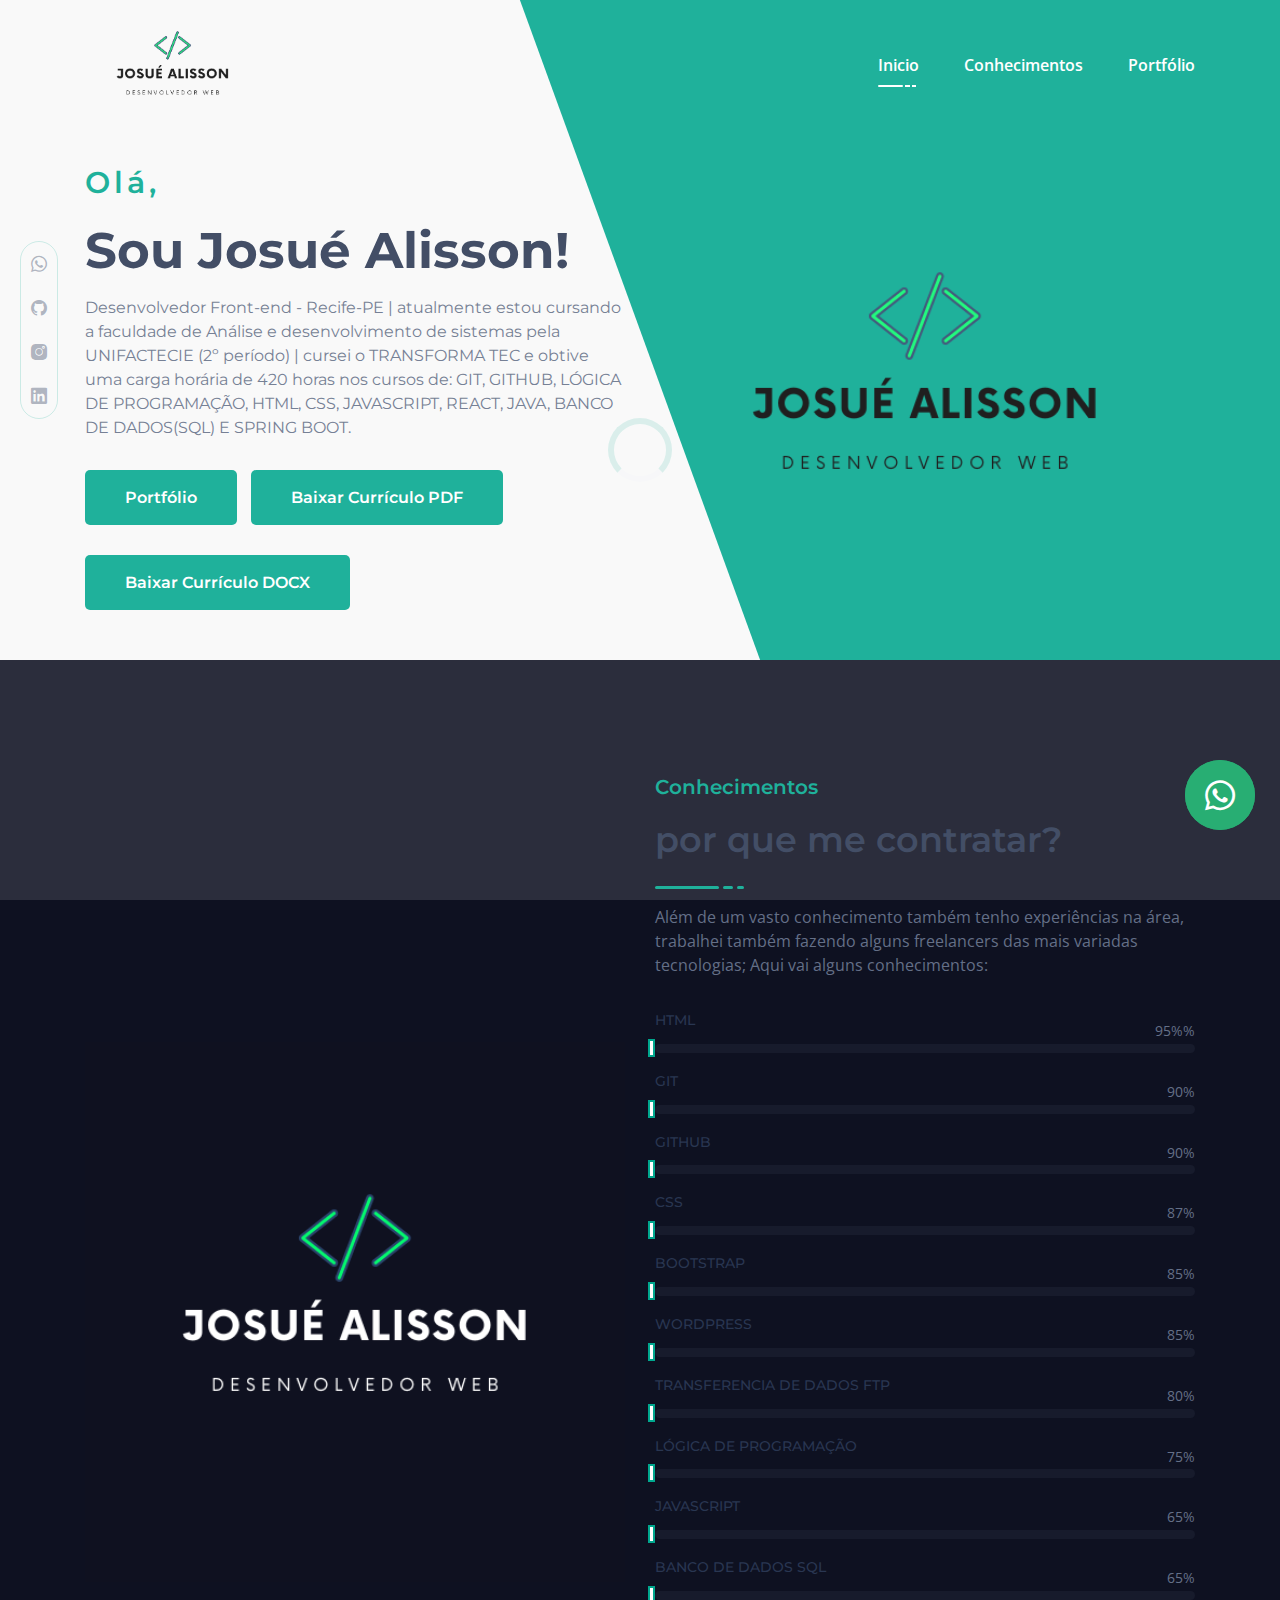
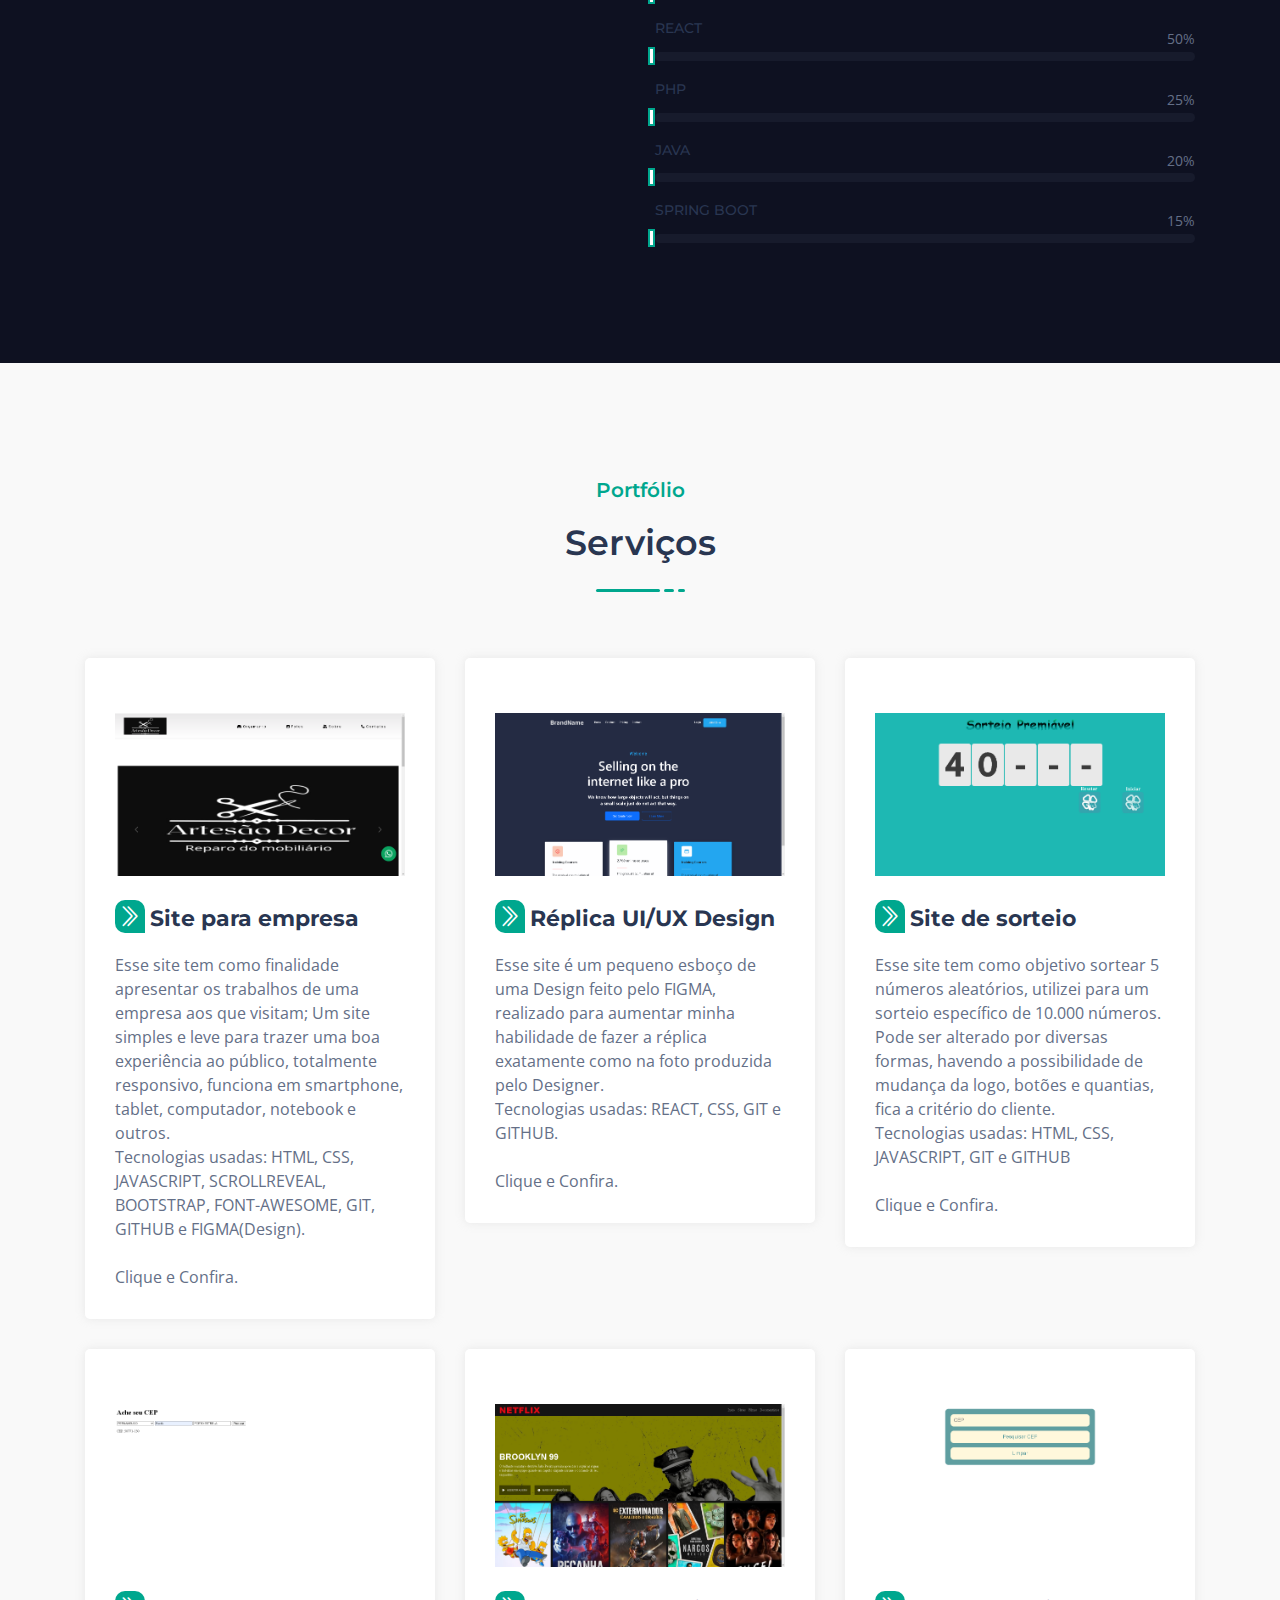
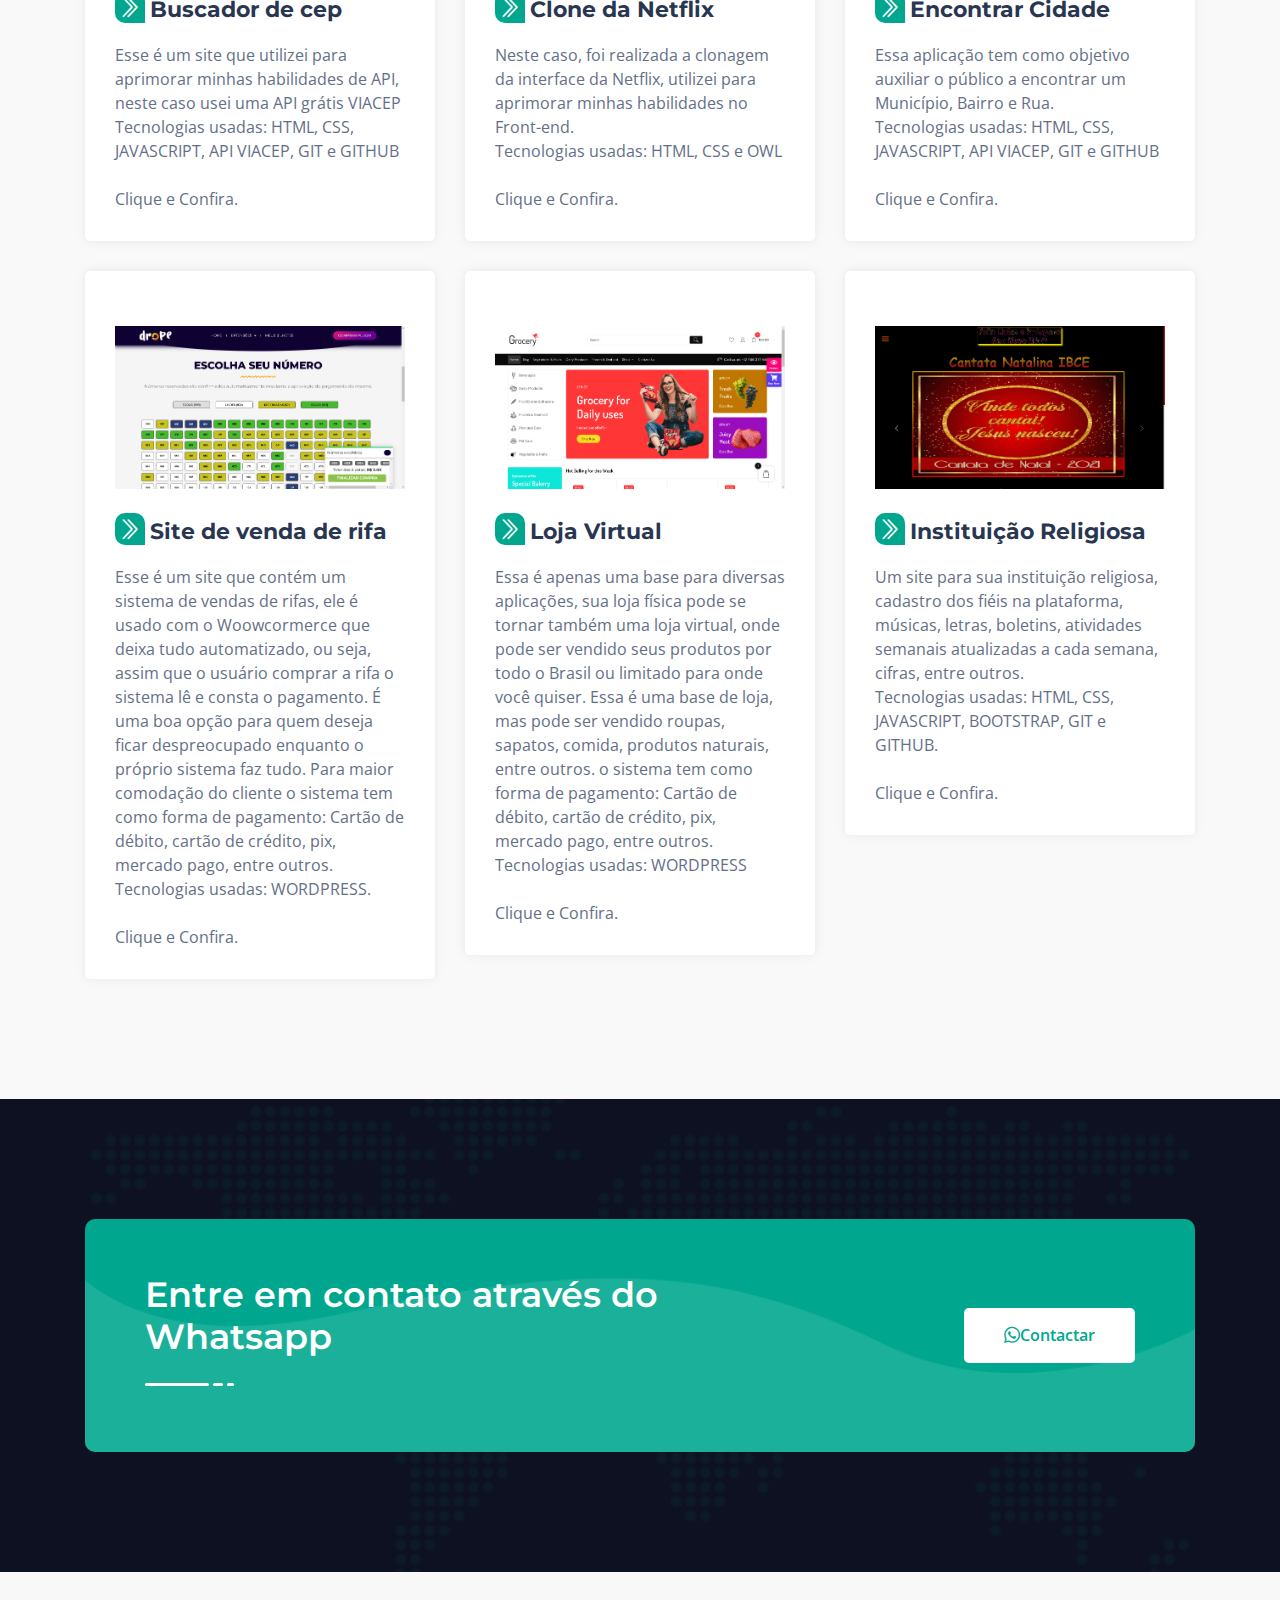
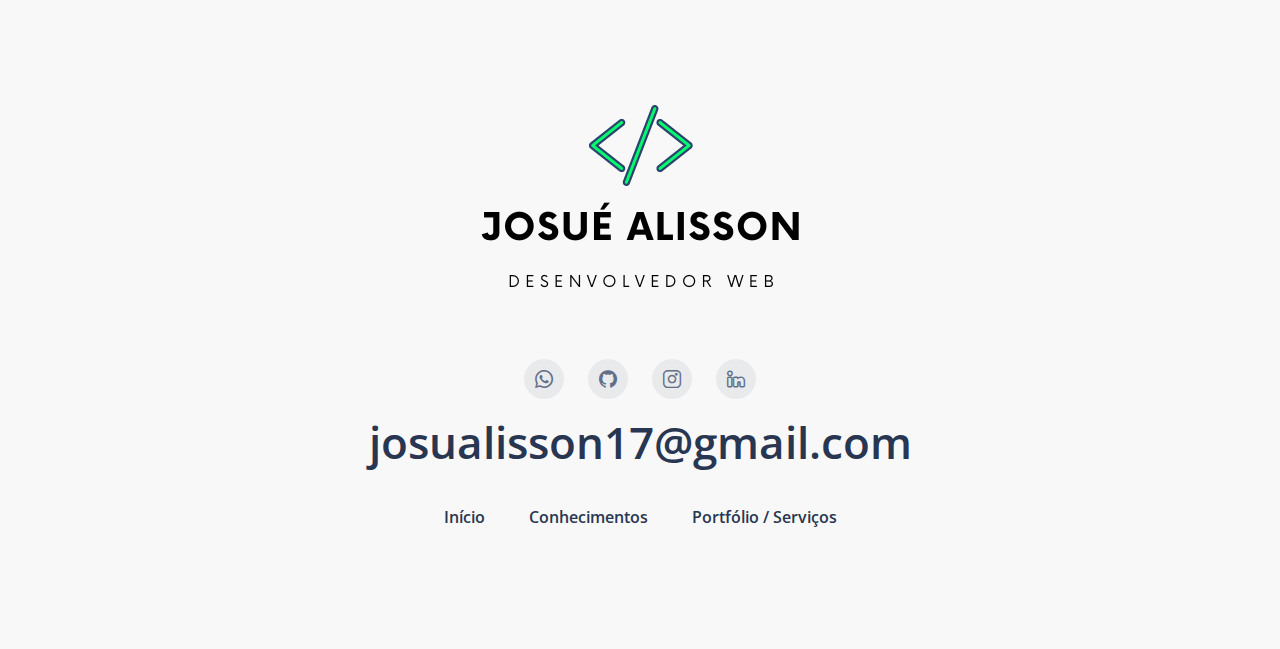
==== commit a61d6488: "Finalizando o site, implementando Currículo, botão do wpp" ====
--- a/index.html
+++ b/index.html
@@ -102,6 +102,14 @@
             </div> <!-- container -->
         </div> <!-- header navbar -->
 
+            <!-- Botão Whatsapp -->
+    <div class="whatsapp">
+        <a class="whatsapp" href="https://wa.me/+5581996197466?text=Quero%20fazer%20meu%20or%C3%A7amento" target="_blank">
+            <i class="lni lni-whatsapp" target="_blank"></i>
+        </a>
+    </div>
+    <!-- end botão whatsapp -->
+
         <div id="home" class="header_hero">
             <ul class="header_social d-none d-lg-block">
                 <li><a href="https://wa.me/+5581996197466?text=Quero%20fazer%20meu%20or%C3%A7amento" target="_blank"><i class="lni lni-whatsapp"></i></a></li>
@@ -114,9 +122,11 @@
                     <div class="col-lg-6">
                         <div class="header_hero_content mt-45">
                             <h5 class="header_sub_title wow fadeInUp" data-wow-duration="1.3s" data-wow-delay="0.2s">Olá,</h5>
-                            <h2 class="header_title wow fadeInUp" data-wow-duration="1.3s" data-wow-delay="0.5s">Josué Alisson, prazer!</span>
-                            <p class="wow fadeInUp" data-wow-duration="1.3s" data-wow-delay="1.1s">Recife-PE - desenvolvedor Front-end, atualmente estou cursando a faculdade de Análise e desenvolvimento de sistemas pela UNIFACTECIE(2º período) - cursei o TRANSFORMA TEC e obtive uma carga horária de 420 horas nos cursos de: GIT, GITHUB, LÓGICA DE PROGRAMAÇÃO, HTML, CSS, JAVASCRIPT, REACT, JAVA, BANCO DE DADOS(SQL) E SPRING BOOT. </p>
+                            <h2 class="header_title wow fadeInUp" data-wow-duration="1.3s" data-wow-delay="0.5s">Sou Josué Alisson!</span>
+                            <p class="wow fadeInUp" data-wow-duration="1.3s" data-wow-delay="1.1s">Desenvolvedor Front-end - Recife-PE | atualmente estou cursando a faculdade de Análise e desenvolvimento de sistemas pela UNIFACTECIE (2º período) | cursei o TRANSFORMA TEC e obtive uma carga horária de 420 horas nos cursos de: GIT, GITHUB, LÓGICA DE PROGRAMAÇÃO, HTML, CSS, JAVASCRIPT, REACT, JAVA, BANCO DE DADOS(SQL) E SPRING BOOT. </p>
                             <a href="#services" rel="nofollow" class="main-btn wow fadeInUp page-scroll" data-wow-duration="1.3s" data-wow-delay="1.4s">Portfólio</a>
+                            <a href="assets/curriculo/Currículo Josué .docx.pdf" rel="nofollow" class="main-btn wow fadeInUp page-scroll" download="Currículo de Josué Alisson"  data-wow-duration="1.3s" data-wow-delay="1.4s">Baixar Currículo PDF</a>
+                            <a href="assets/curriculo/Currículo Josué .docx" rel="nofollow" class="main-btn wow fadeInUp page-scroll" download="Currículo de Josué Alisson"  data-wow-duration="1.3s" data-wow-delay="1.4s">Baixar Currículo DOCX</a>
                         </div> <!-- header hero content -->
                     </div>
                     <div class="col-lg-6 col-md-6 col-sm-7">
@@ -400,7 +410,7 @@
                                         <i class="lni lni-angle-double-right"></i>
                                         <h4 class="service_title">Site para empresa</h4>
                                     </div>
-                                    <p>Esse site tem como finalidade apresentar os trabalhos de uma empresa aos que visitam; Um site simples e leve para trazer uma boa experiência ao público. Um site totalmente responsivo, funciona em smartphone, tablet, computador, notebook e outros. <br> Tecnologias usadas: HTML, CSS, JAVASCRIPT, SCROLLREVEAL, BOOTSTRAP, FONT-AWESOME, GIT, GITHUB e FIGMA(Design). <br><br>Clique e Confira. </p>
+                                    <p>Esse site tem como finalidade apresentar os trabalhos de uma empresa aos que visitam; Um site simples e leve para trazer uma boa experiência ao público, totalmente responsivo, funciona em smartphone, tablet, computador, notebook e outros. <br> Tecnologias usadas: HTML, CSS, JAVASCRIPT, SCROLLREVEAL, BOOTSTRAP, FONT-AWESOME, GIT, GITHUB e FIGMA(Design). <br><br>Clique e Confira. </p>
                                 </div>
                             </div>
                         </a> 
@@ -415,14 +425,14 @@
                                         <i class="lni lni-angle-double-right"></i>
                                         <h4 class="service_title">Réplica UI/UX Design</h4>
                                     </div>
-                                    <p>Esse site é um pequeno esboço de uma Design feito pelo FIGMA, feito para aumentar minha habilidade de fazer a réplica exatamente como feito na foto pelo Designer. <br>Tecnologias usadas: REACT, CSS, GIT e GITHUB. <br><br>Clique e Confira. </p>
-                                </div>
-                            </div>
-                        </a> 
-                    </div>
-                <!-- Div services -->
-                    <div class="col-lg-4 col-sm-6">
-                        <a href="">
+                                    <p>Esse site é um pequeno esboço de uma Design feito pelo FIGMA, realizado para aumentar minha habilidade de fazer a réplica exatamente como na foto produzida pelo Designer. <br>Tecnologias usadas: REACT, CSS, GIT e GITHUB. <br><br>Clique e Confira. </p>
+                                </div>
+                            </div>
+                        </a> 
+                    </div>
+                <!-- Div services -->
+                    <div class="col-lg-4 col-sm-6">
+                        <a href="https://josualisson.github.io/sorteio/" target="_blank">
                             <div class="single_service mt-30 wow fadeInUpBig" data-wow-duration="1.3s" data-wow-delay="0.2s">
                                 <div class="service_content">
                                     <img src="assets/images/portfolio/sorteio.png" class="services-img1" alt="">
@@ -430,7 +440,7 @@
                                         <i class="lni lni-angle-double-right"></i>
                                         <h4 class="service_title">Site de sorteio</h4>
                                     </div>
-                                    <p>Esse site tem como objetivo sortear 5 números aleatórios, usei para um sorteio específico de 10.000 números e fiz esse simples projeto mas eficaz. Pode ser alterado por diversas formas, pode ser colocado outra logo, outro botão, quantas quantidades quiser de número, fica a critério do cliente. <br>Tecnologias usadas: HTML, CSS, JAVASCRIPT, GIT e GITHUB  <br><br>Clique e Confira.</p>
+                                    <p>Esse site tem como objetivo sortear 5 números aleatórios, utilizei para um sorteio específico de 10.000 números. Pode ser alterado por diversas formas, havendo a possibilidade de mudança da logo, botões e quantias, fica a critério do cliente. <br>Tecnologias usadas: HTML, CSS, JAVASCRIPT, GIT e GITHUB  <br><br>Clique e Confira.</p>
                                 </div>
                             </div>
                         </a> 
@@ -445,7 +455,7 @@
                                         <i class="lni lni-angle-double-right"></i>
                                         <h4 class="service_title">Buscador de cep</h4>
                                     </div>
-                                    <p>Esse é um simples site que usei para aprimorar minhas habilidades de API, neste caso usei uma API grátis VIACEP <br>Tecnologias usadas: HTML, CSS, JAVASCRIPT, API VIACEP, GIT e GITHUB <br><br>Clique e Confira. </p>
+                                    <p>Esse é um site que utilizei para aprimorar minhas habilidades de API, neste caso usei uma API grátis VIACEP <br>Tecnologias usadas: HTML, CSS, JAVASCRIPT, API VIACEP, GIT e GITHUB <br><br>Clique e Confira. </p>
                                 </div>
                             </div>
                         </a> 
@@ -460,22 +470,22 @@
                                         <i class="lni lni-angle-double-right"></i>
                                         <h4 class="service_title">Clone da Netflix</h4>
                                     </div>
-                                    <p>Esse é uma simpls clonagem da interface da Netflix, usei para aprimorar minhas habilidades no Front-end. <br>Tecnologias usadas: HTML, CSS e OWL <br><br>Clique e Confira.</p>
-                                </div>
-                            </div>
-                        </a> 
-                    </div>
-                <!-- Div services -->
-                    <div class="col-lg-4 col-sm-6">
-                        <a href="">
+                                    <p>Neste caso, foi realizada a clonagem da interface da Netflix, utilizei para aprimorar minhas habilidades no Front-end. <br>Tecnologias usadas: HTML, CSS e OWL <br><br>Clique e Confira.</p>
+                                </div>
+                            </div>
+                        </a> 
+                    </div>
+                <!-- Div services -->
+                    <div class="col-lg-4 col-sm-6">
+                        <a href="https://josualisson.github.io/buscador-rua-bairro-cidade-estado/" target="_blank">
                             <div class="single_service mt-30 wow fadeInUpBig" data-wow-duration="1.3s" data-wow-delay="0.2s">
                                 <div class="service_content">
                                     <img src="assets/images/portfolio/buscador-cidade.png" class="services-img1" alt="">
                                     <div class="service-title">
                                         <i class="lni lni-angle-double-right"></i>
-                                        <h4 class="service_title">Achar Cidade</h4>
-                                    </div>
-                                    <p>Esse é também um simples site que ajuda as pessoas a acharem um determinado Estado, cidade ou rua através do CEP <br>Tecnologias usadas: HTML, CSS, JAVASCRIPT, API VIACEP, GIT e GITHUB <br><br>Clique e Confira.</p>
+                                        <h4 class="service_title">Encontrar Cidade</h4>
+                                    </div>
+                                    <p>Essa aplicação tem como objetivo auxiliar o público a encontrar um Município, Bairro e Rua.  <br>Tecnologias usadas: HTML, CSS, JAVASCRIPT, API VIACEP, GIT e GITHUB <br><br>Clique e Confira.</p>
                                 </div>
                             </div>
                         </a> 
@@ -490,7 +500,7 @@
                                         <i class="lni lni-angle-double-right"></i>
                                         <h4 class="service_title">Site de venda de rifa</h4>
                                     </div>
-                                    <p>Esse é um site que contém um sistema de vendas de rifas, ele é usado com o Woowcormerce que deixa tudo automatizado, ou seja, assim que o usuário coompra a rifa o sistema já lê e dá baixa. É uma boa opção pra quem quer ficar despreocupado enquanto o próprio sistema faz tudo. para maior comodação do cliente o sistema tem como forma de pagamento: Cartão de débito, cartão de crédito, pix, mercado pago, entre outros. <br>Tecnologias usadas: WORDPRESS. <br><br>Clique e Confira. </p>
+                                    <p>Esse é um site que contém um sistema de vendas de rifas, ele é usado com o Woowcormerce que deixa tudo automatizado, ou seja, assim que o usuário comprar a rifa o sistema lê e consta o pagamento. É uma boa opção para quem deseja ficar despreocupado enquanto o próprio sistema faz tudo. Para maior comodação do cliente o sistema tem como forma de pagamento: Cartão de débito, cartão de crédito, pix, mercado pago, entre outros. <br>Tecnologias usadas: WORDPRESS. <br><br>Clique e Confira. </p>
                                 </div>
                             </div>
                         </a> 
@@ -505,7 +515,7 @@
                                         <i class="lni lni-angle-double-right"></i>
                                         <h4 class="service_title">Loja Virtual</h4>
                                     </div>
-                                    <p>Essa é apenas uma base para diversas aplicações, sua loja física pode se tornar também uma loja virtual, onde pode ser vendido seus produtos por todo o Brasil ou limitado para onde você quiser. Essa é apenas uma base de loja, mas pode ser vendido roupas, sapatos, comida, produtos naturais, entre outros. Pagamentos a partir de cartão de crédito, débito, pix entre outros. <br>Tecnologias usadas: WORDPRESS <br><br>Clique e Confira. </p>
+                                    <p>Essa é apenas uma base para diversas aplicações, sua loja física pode se tornar também uma loja virtual, onde pode ser vendido seus produtos por todo o Brasil ou limitado para onde você quiser. Essa é uma base de loja, mas pode ser vendido roupas, sapatos, comida, produtos naturais, entre outros. o sistema tem como forma de pagamento: Cartão de débito, cartão de crédito, pix, mercado pago, entre outros. <br>Tecnologias usadas: WORDPRESS <br><br>Clique e Confira. </p>
                                 </div>
                             </div>
                         </a> 
@@ -520,7 +530,7 @@
                                         <i class="lni lni-angle-double-right"></i>
                                         <h4 class="service_title">Instituição Religiosa</h4>
                                     </div>
-                                    <p>Um site para sua instituição religiosa, cadastro dos fiéis na plataforma, músicas,, letras, boletins, atividades na semana atualizada a cada semana, cifras, entre outros. Aqui vai apenas uma base. <br>Tecnologias usadas: HTML, CSS, JAVASCRIPT, BOOTSTRAP, GIT e GITHUB. <br><br>Clique e Confira. </p>
+                                    <p>Um site para sua instituição religiosa, cadastro dos fiéis na plataforma, músicas, letras, boletins, atividades semanais atualizadas a cada semana, cifras, entre outros. <br>Tecnologias usadas: HTML, CSS, JAVASCRIPT, BOOTSTRAP, GIT e GITHUB. <br><br>Clique e Confira. </p>
                                 </div>
                             </div>
                         </a> 
@@ -547,17 +557,18 @@
                     <div class="col-lg-12">
                         <div class="call_to_action_box d-md-flex justify-content-between align-items-center">
                             <div class="call_to_action_content">
-                                <h3 class="action_title">You are using free lite version of Freelancer</h3>
+                                <h3 class="action_title">Entre em contato através do Whatsapp</h3>
                                 <ul class="line">
                                     <li></li>
                                     <li></li>
                                     <li></li>
                                 </ul>
-                                <p>Please, purchase full version to get all elements, features, footer credit removal permission and commercial license</p>
+                                <!-- <p>Ou busque outras opções abaixo</p> -->
                             </div> <!-- call to action content -->
 
                             <div class="call_to_action_btn">
-                                <a href="https://rebrand.ly/freelancer-ud" rel="nofollow" class="main-btn">HIRE ME</a>
+                                
+                                <a href="https://wa.me/+5581996197466?text=Quero%20fazer%20meu%20or%C3%A7amento" rel="nofollow" target="_blank" class="main-btn"><i class="lni lni-whatsapp"></i>Contactar </a>
                             </div> <!-- call to action btn -->
                         </div> <!-- call to action box -->
                     </div>
@@ -584,12 +595,9 @@
                         </ul>
                         <span class="email">josualisson17@gmail.com</span>
                         <ul class="footer_menu">
-                            <li><a href="#">Home</a></li>
-                            <li><a href="#">About Us</a></li>
-                            <li><a href="#">Service</a></li>
-                            <li><a href="#">Portfolio</a></li>
-                            <li><a href="#">Pricing</a></li>
-                            <li><a href="#">Contact Us</a></li>
+                            <li><a href="#home">Início</a></li>
+                            <li><a href="#about">Conhecimentos</a></li>
+                            <li><a href="#services">Portfólio / Serviços</a></li>
                         </ul>
 <!--                         <p class="credit pt-45">Template Designed and Developed by <a href="https://uideck.com/" rel="nofollow">UIdeck</a></p>
  -->                    </div> <!-- footer content -->
--- a/assets/css/style.css
+++ b/assets/css/style.css
@@ -114,6 +114,72 @@
   background-repeat: no-repeat;
   width: 100%;
   height: 100%; }
+  /* Bottom Whatsapp */
+.whatsapp .lni-whatsapp{
+  font-size: 30px;
+  color: #fff;
+}
+.whatsapp:hover{
+  transition: .2s ease;
+}
+@keyframes whatsapp {
+  0% {
+      transform: scale(.5)
+  }
+  50% {
+      opacity: 1
+  }
+  100% {
+      transform: scale(1.2);
+      opacity: 0
+  }
+}
+
+.whatsapp:hover {
+  background: #41a79d
+}
+
+.whatsapp {
+  display: flex;
+  justify-content: center;
+  align-items: center;
+  margin-right: 25px;
+  position: fixed;
+  width: 70px;
+  height: 70px;
+  bottom: 70px;
+  padding: 5px;
+  right: 0;
+  text-align: center;
+  border-radius: 50%;
+  background: #0ba360;
+  z-index: 1000;
+  z-index: 2000;
+}
+
+.whatsapp::after,
+.whatsapp::before {
+  content: '';
+  position: absolute;
+  opacity: 0;
+  border: 4px solid #0ba360;
+  left: -10px;
+  top: -10px;
+  right: -10px;
+  bottom: -10px;
+  border-radius: 50%;
+  animation: whatsapp 1.5s ease infinite
+}
+
+.wa::after {
+  animation-delay: .5s
+}
+@media (max-width: 999px) and (min-width: 678px) {
+  .whatsapp{
+      bottom: 15rem;
+  }
+}
+/* Bottom Whatsapp end*/
 
 /*===== All Button Style =====*/
 .main-btn {
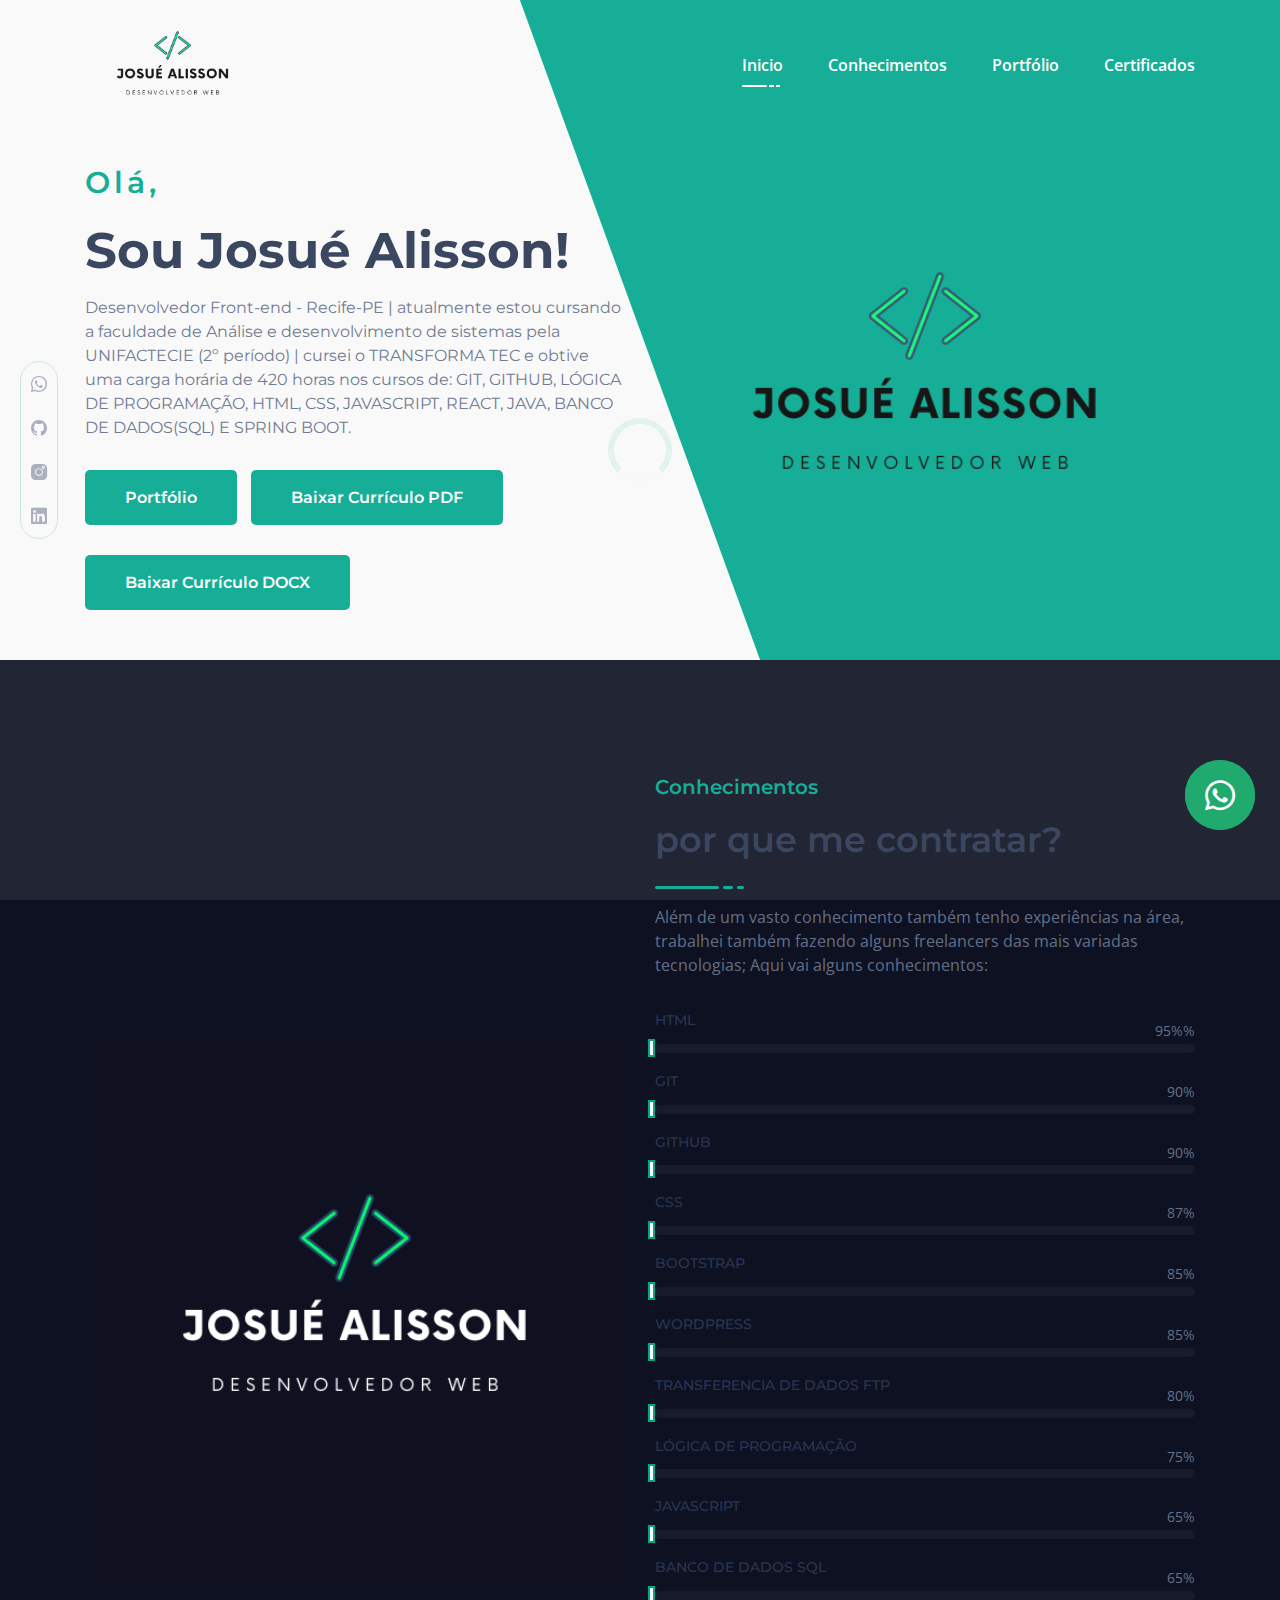
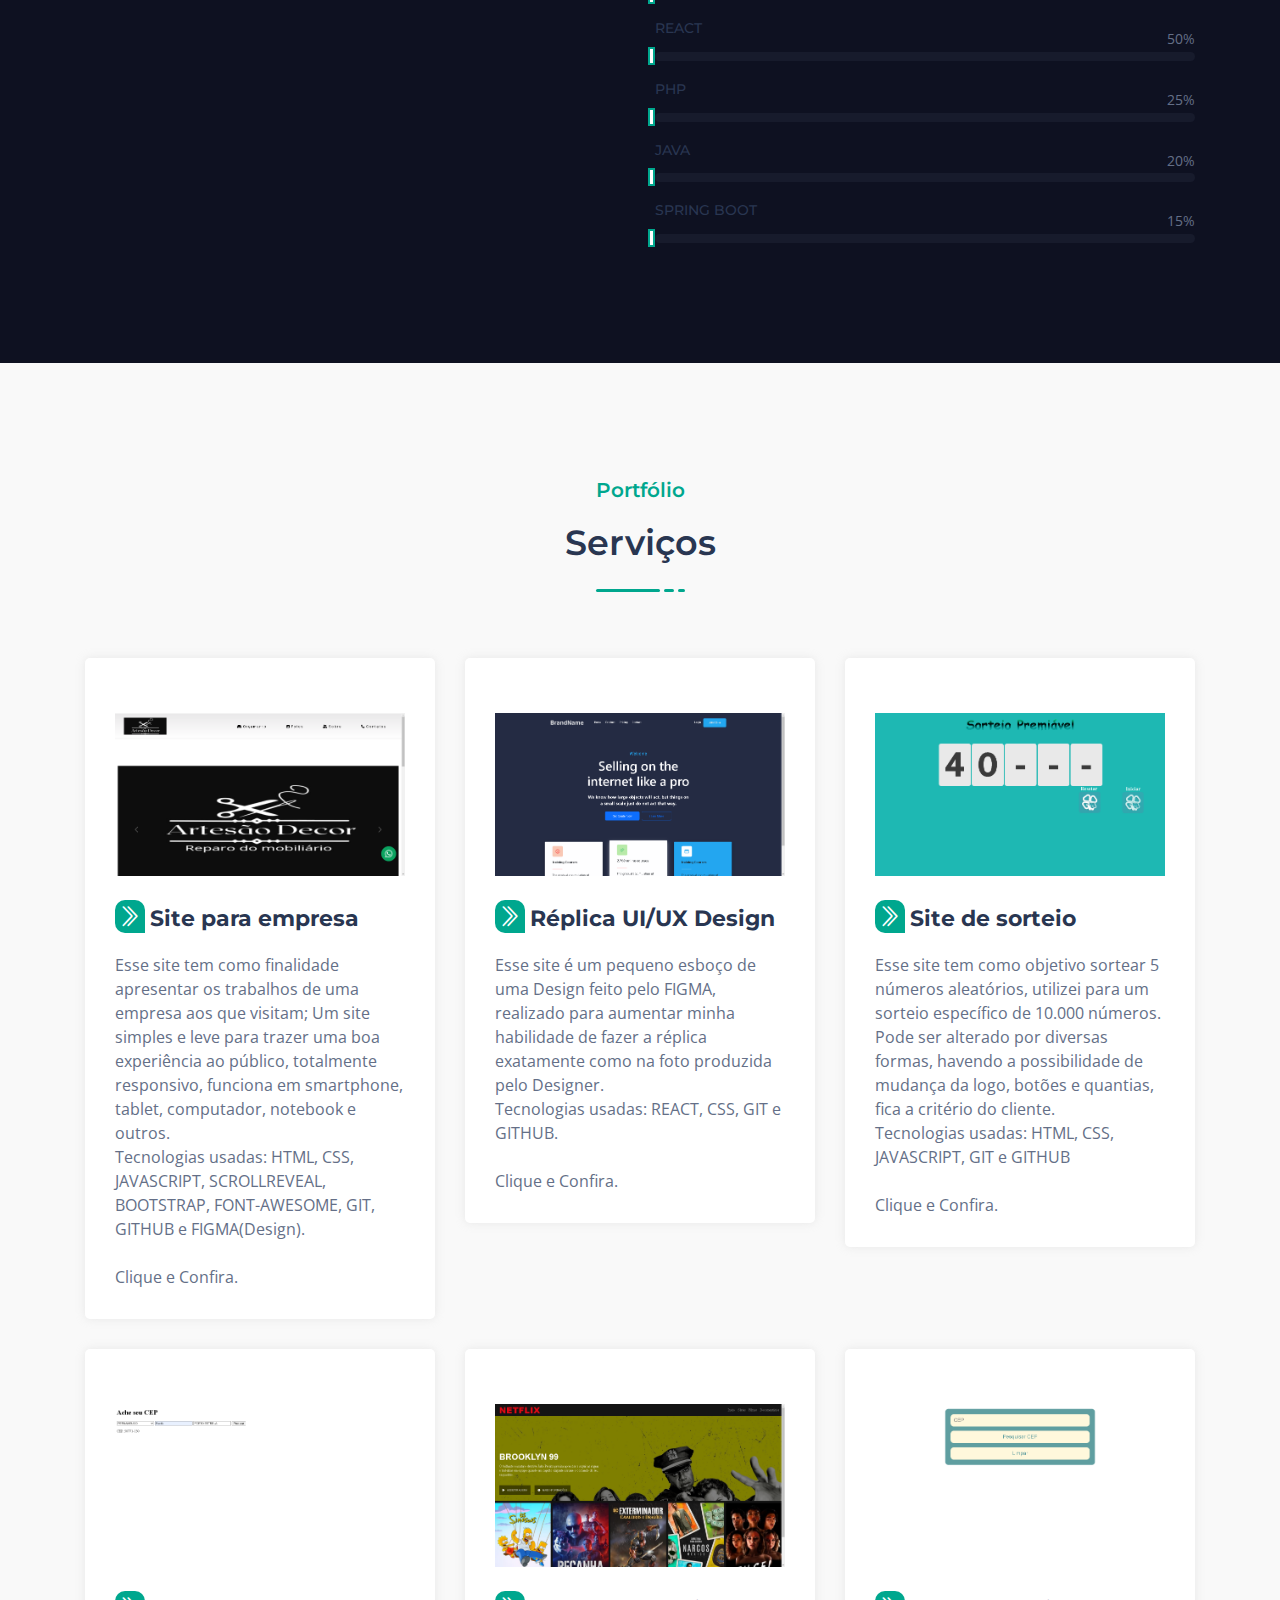
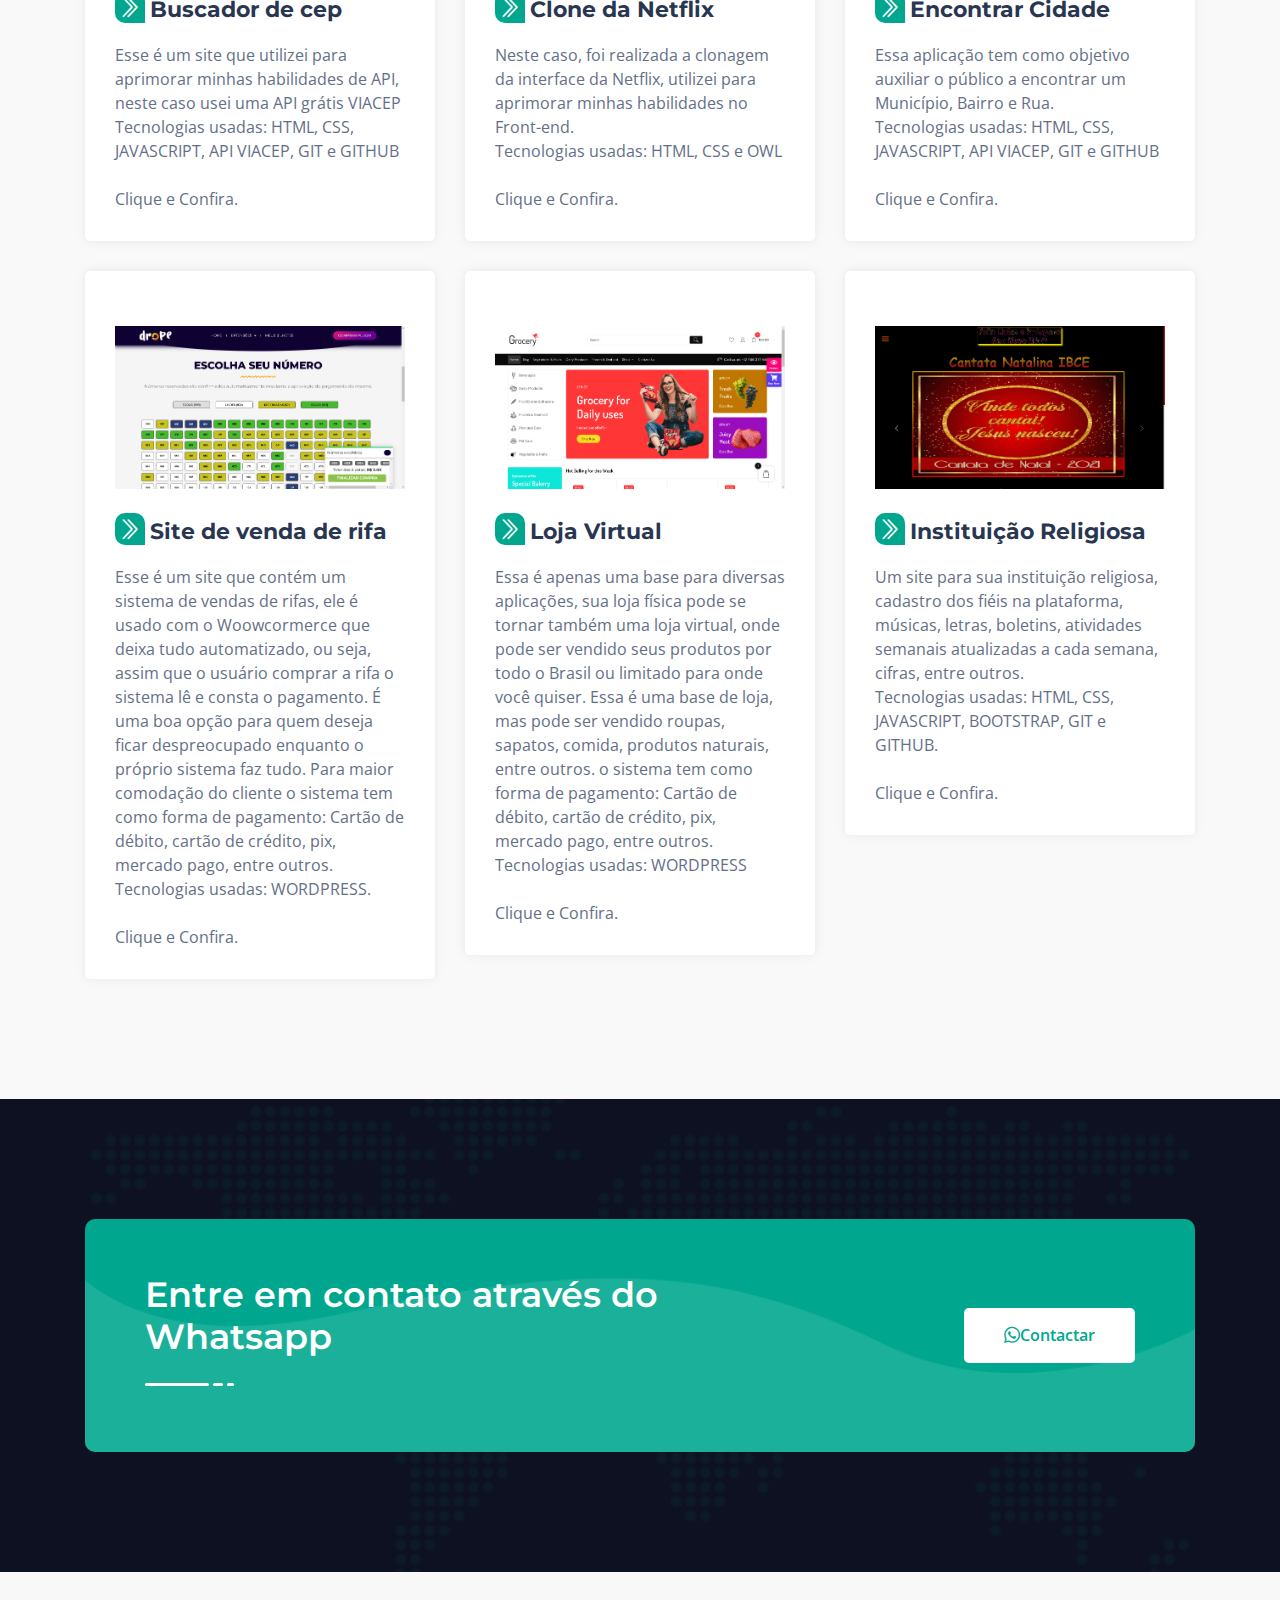
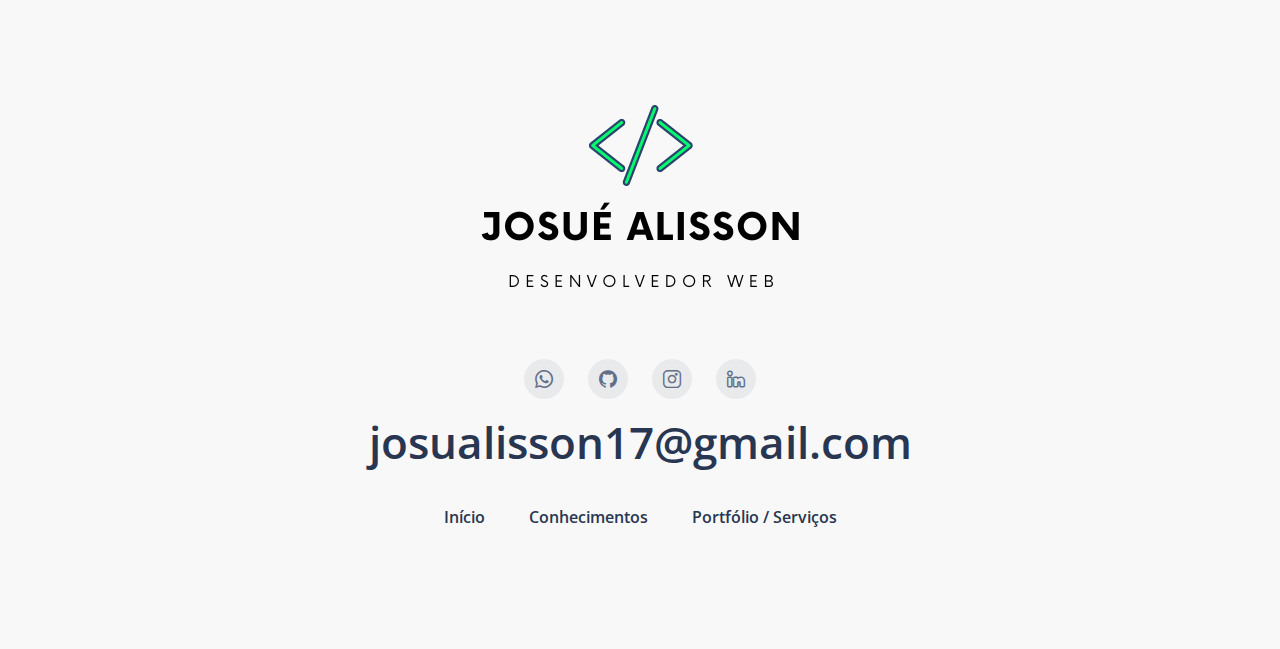
==== commit 1bdd1d43: "Implementando a aba certificados e adicionando os certificados na página" ====
--- a/index.html
+++ b/index.html
@@ -85,10 +85,10 @@
                                     <li class="nav-item">
                                         <a class="page-scroll" href="#services">Portfólio<span></span></a>
                                     </li>
-<!--                                     <li class="nav-item">
-                                        <a class="page-scroll" href="#project">Portfolio<span></span></a>
+                                     <li class="nav-item">
+                                        <a class="page-scroll" href="pages/certificados.html">Certificados<span></span></a>
                                     </li>
-                                    <li class="nav-item">
+                                    <!--<li class="nav-item">
                                         <a class="page-scroll" href="#pricing">Pricing<span></span></a>
                                     </li>
                                     <li class="nav-item">
@@ -587,7 +587,7 @@
                 <div class="col-lg-12">
                     <div class="footer_content text-center">
                         <a href="#"><img src="assets/images/logo-sem-fundo-navbar.png" alt="Logo"></a>
-                        <ul class="footer_social">
+                        <ul class="footer_social" id="footer_social">
                             <li><a href="https://wa.me/+5581996197466?text=Quero%20fazer%20meu%20or%C3%A7amento"><i class="lni lni-whatsapp" target="_blank"></i></a></li>
                             <li><a href="https://github.com/Josualisson" target="_blank"><i class="lni lni-github-original"></i></i></a></li>
                             <li><a href="https://instagram.com/josuedeveloper?igshid=YmMyMTA2M2Y=" target="_blank"><i class="lni lni-instagram"></i></a></li>
--- a/assets/css/style.css
+++ b/assets/css/style.css
@@ -825,7 +825,7 @@
   }
 
 .header_social {
-  position: absolute;
+  position: fixed;
   top: 50%;
   left: 50px;
   -webkit-transform: translateY(-50%);
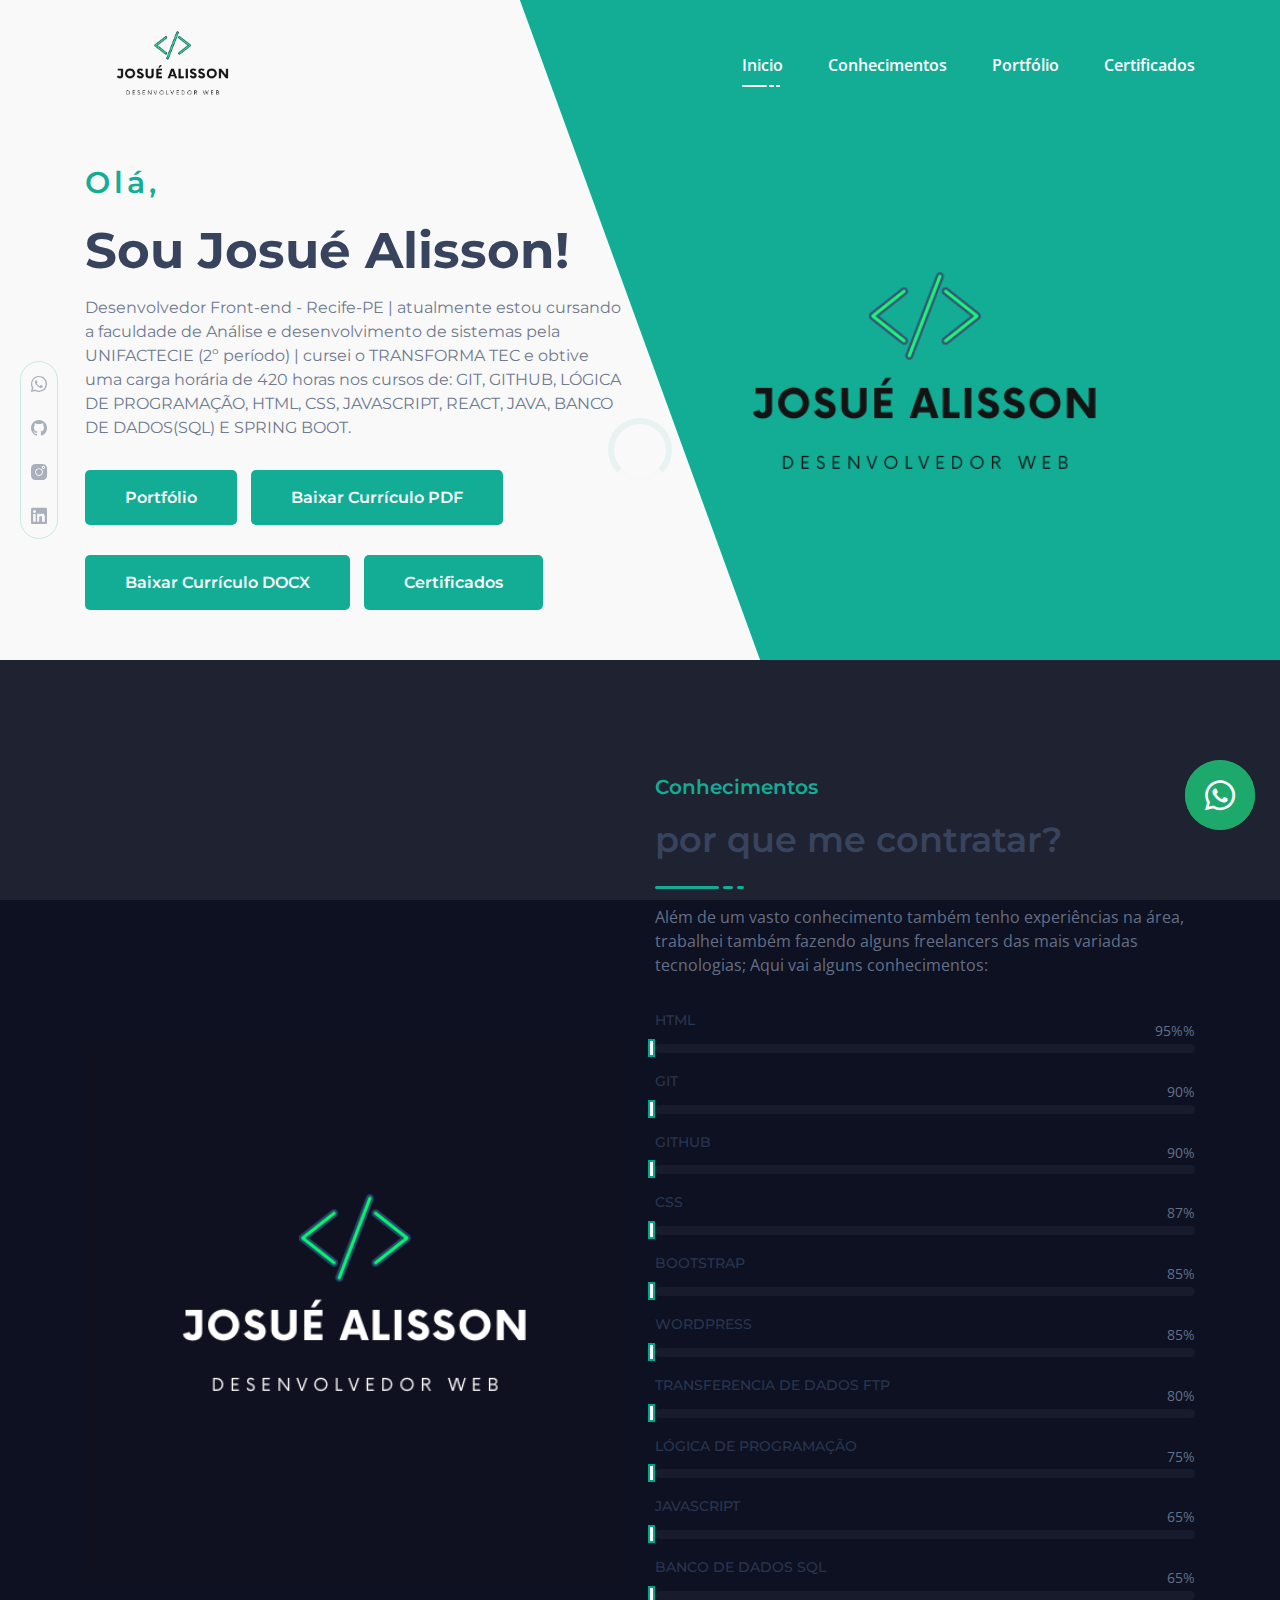
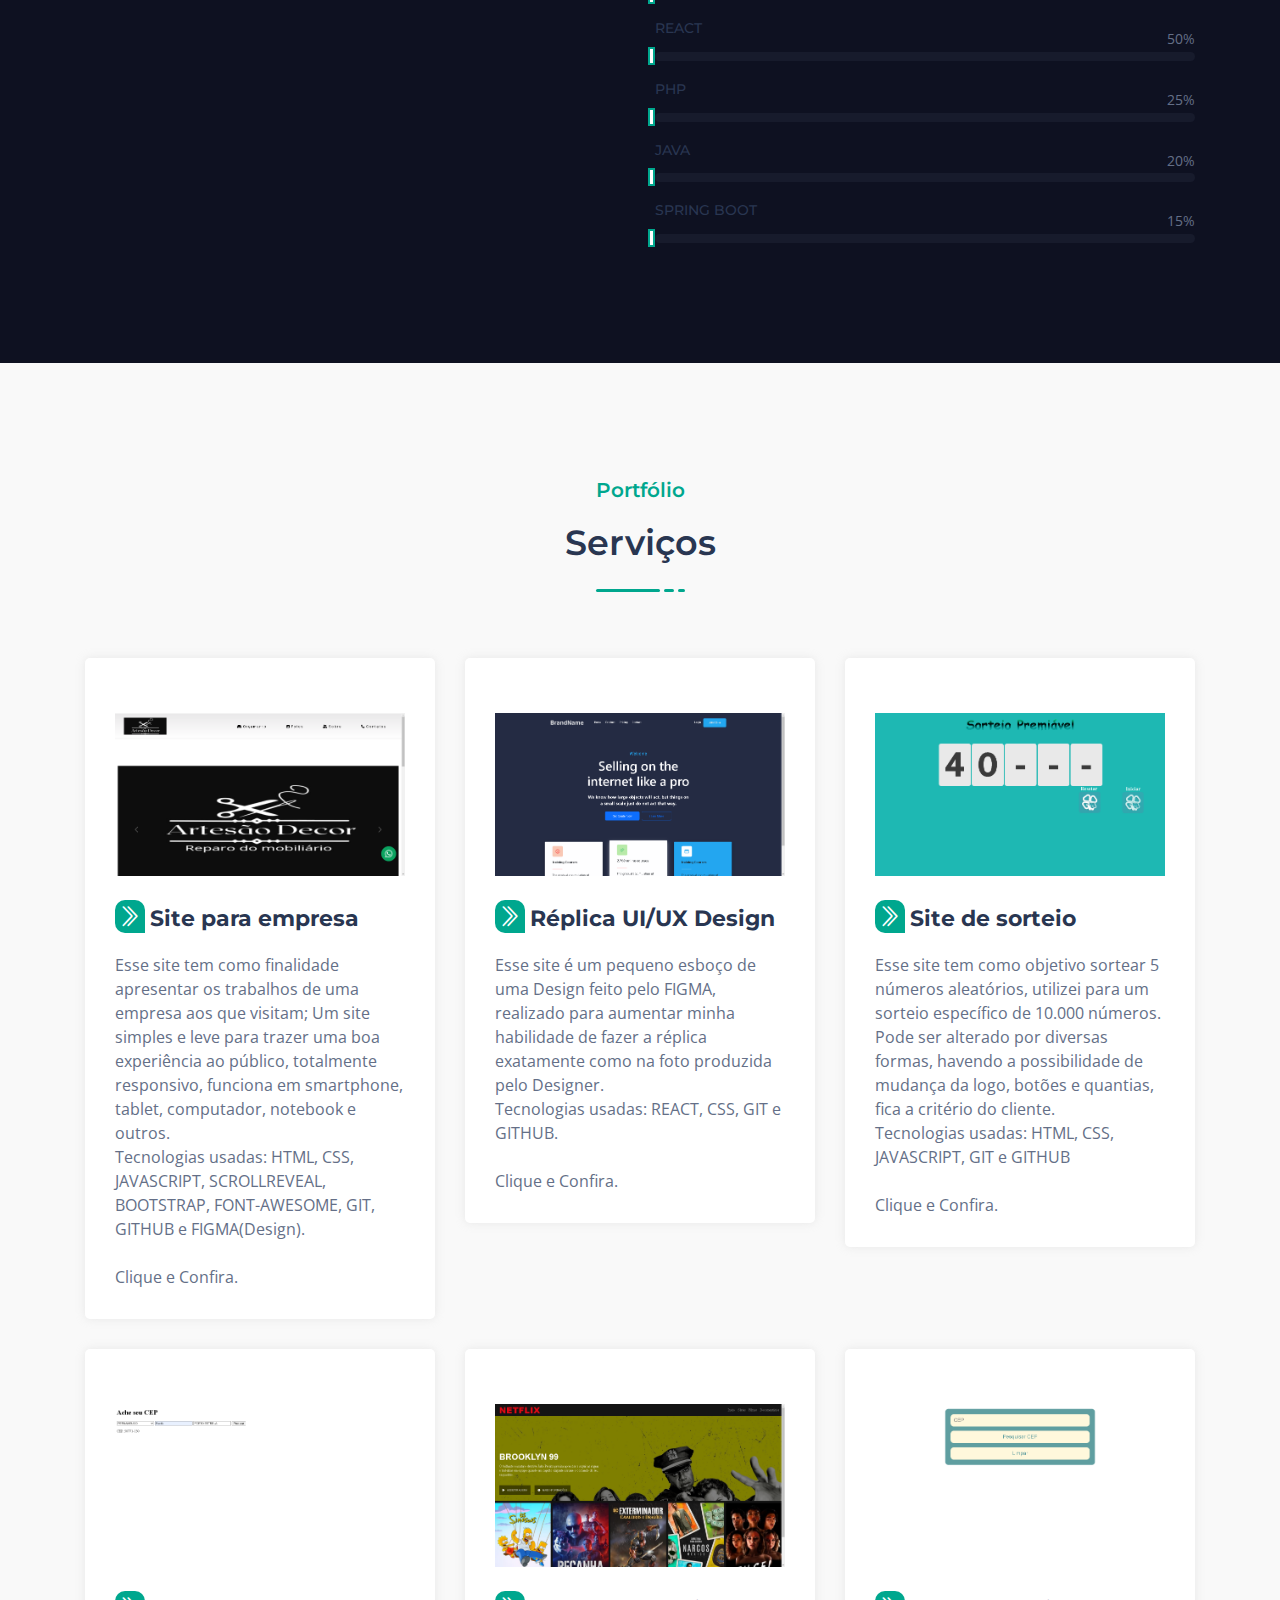
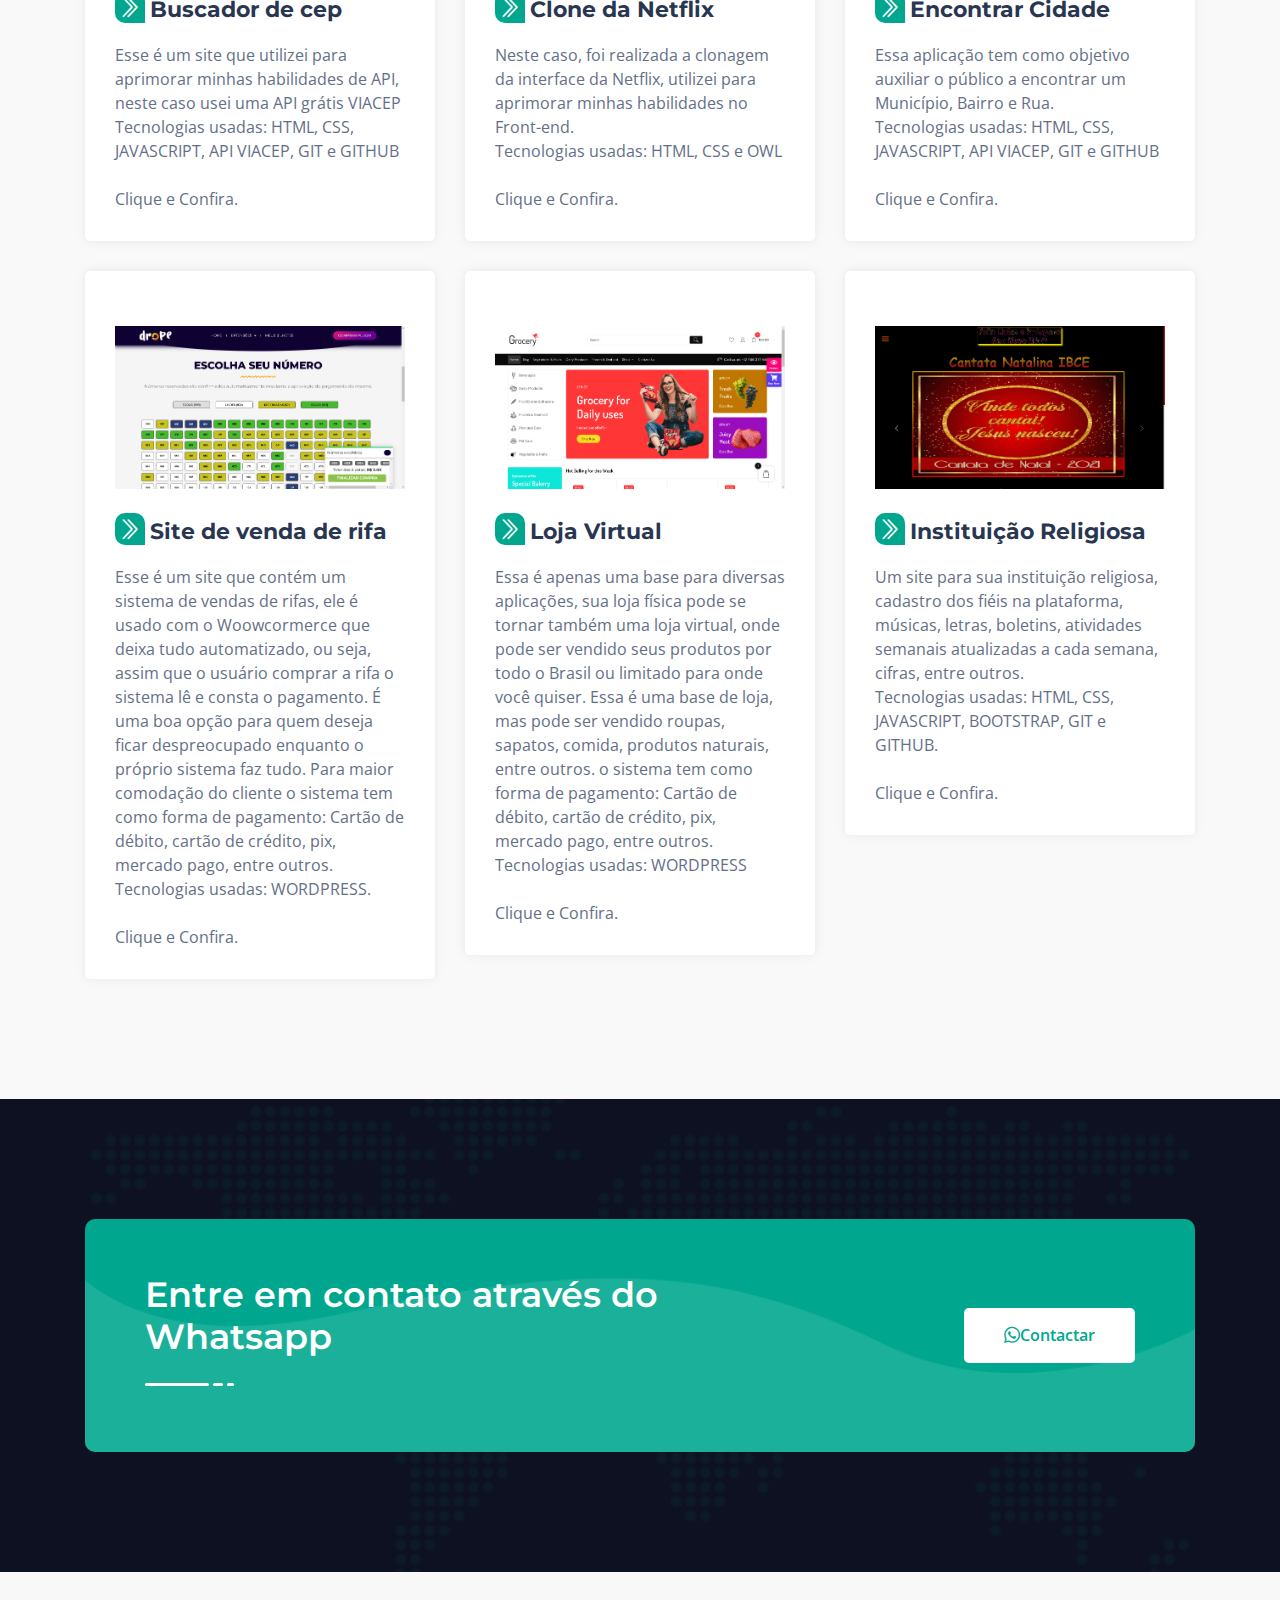
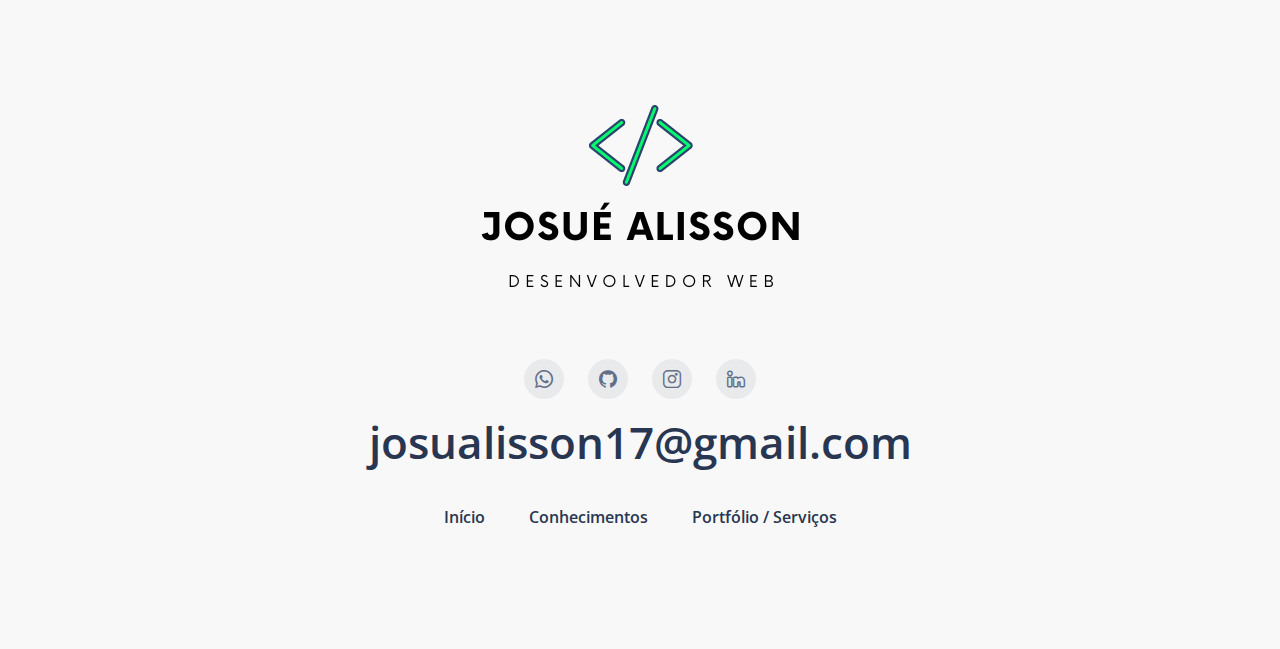
==== commit 9b0d4c9d: "Adicionando botão para a aba certificados e target blank" ====
--- a/index.html
+++ b/index.html
@@ -86,7 +86,7 @@
                                         <a class="page-scroll" href="#services">Portfólio<span></span></a>
                                     </li>
                                      <li class="nav-item">
-                                        <a class="page-scroll" href="pages/certificados.html">Certificados<span></span></a>
+                                        <a class="page-scroll" href="pages/certificados.html" target="_blank">Certificados<span></span></a>
                                     </li>
                                     <!--<li class="nav-item">
                                         <a class="page-scroll" href="#pricing">Pricing<span></span></a>
@@ -127,6 +127,7 @@
                             <a href="#services" rel="nofollow" class="main-btn wow fadeInUp page-scroll" data-wow-duration="1.3s" data-wow-delay="1.4s">Portfólio</a>
                             <a href="assets/curriculo/Currículo Josué .docx.pdf" rel="nofollow" class="main-btn wow fadeInUp page-scroll" download="Currículo de Josué Alisson"  data-wow-duration="1.3s" data-wow-delay="1.4s">Baixar Currículo PDF</a>
                             <a href="assets/curriculo/Currículo Josué .docx" rel="nofollow" class="main-btn wow fadeInUp page-scroll" download="Currículo de Josué Alisson"  data-wow-duration="1.3s" data-wow-delay="1.4s">Baixar Currículo DOCX</a>
+                            <a href="pages/certificados.html" target="_blank" rel="nofollow" class="main-btn wow fadeInUp page-scroll"  data-wow-duration="1.3s" data-wow-delay="1.4s">Certificados</a>
                         </div> <!-- header hero content -->
                     </div>
                     <div class="col-lg-6 col-md-6 col-sm-7">
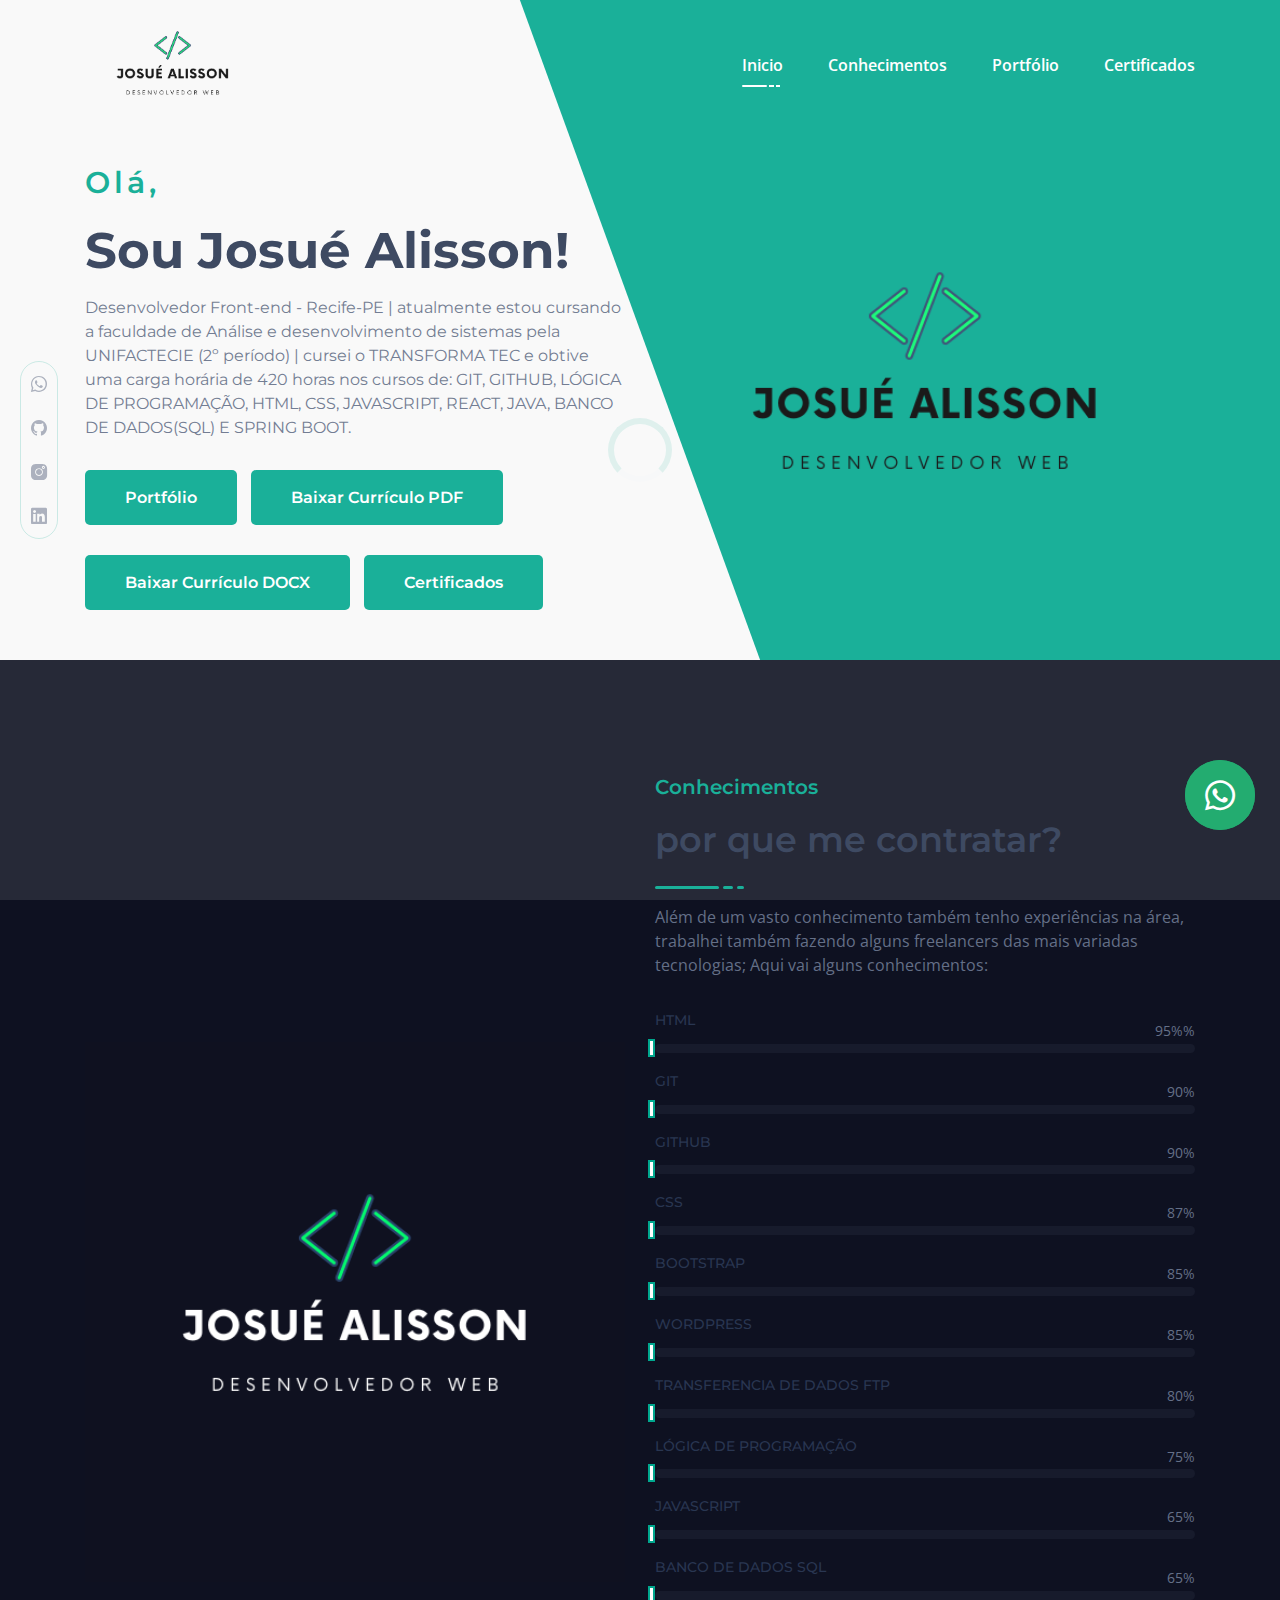
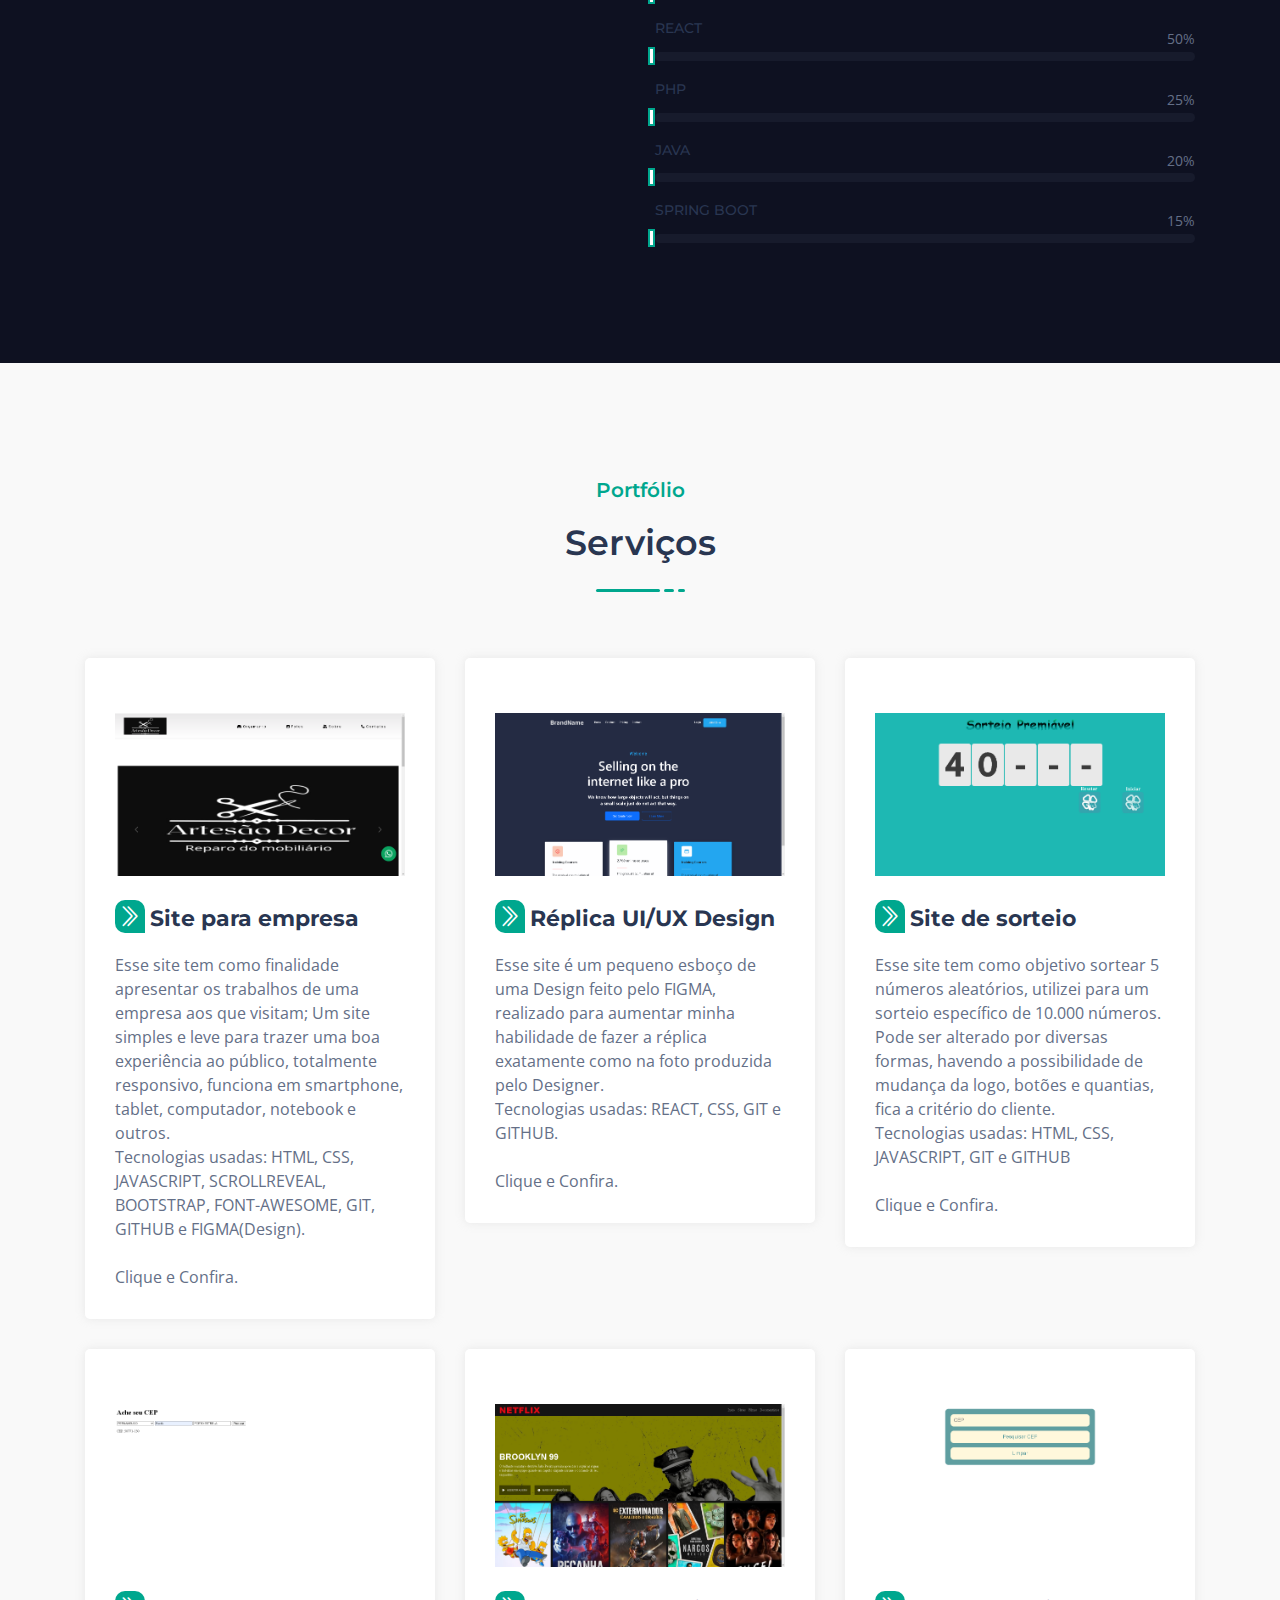
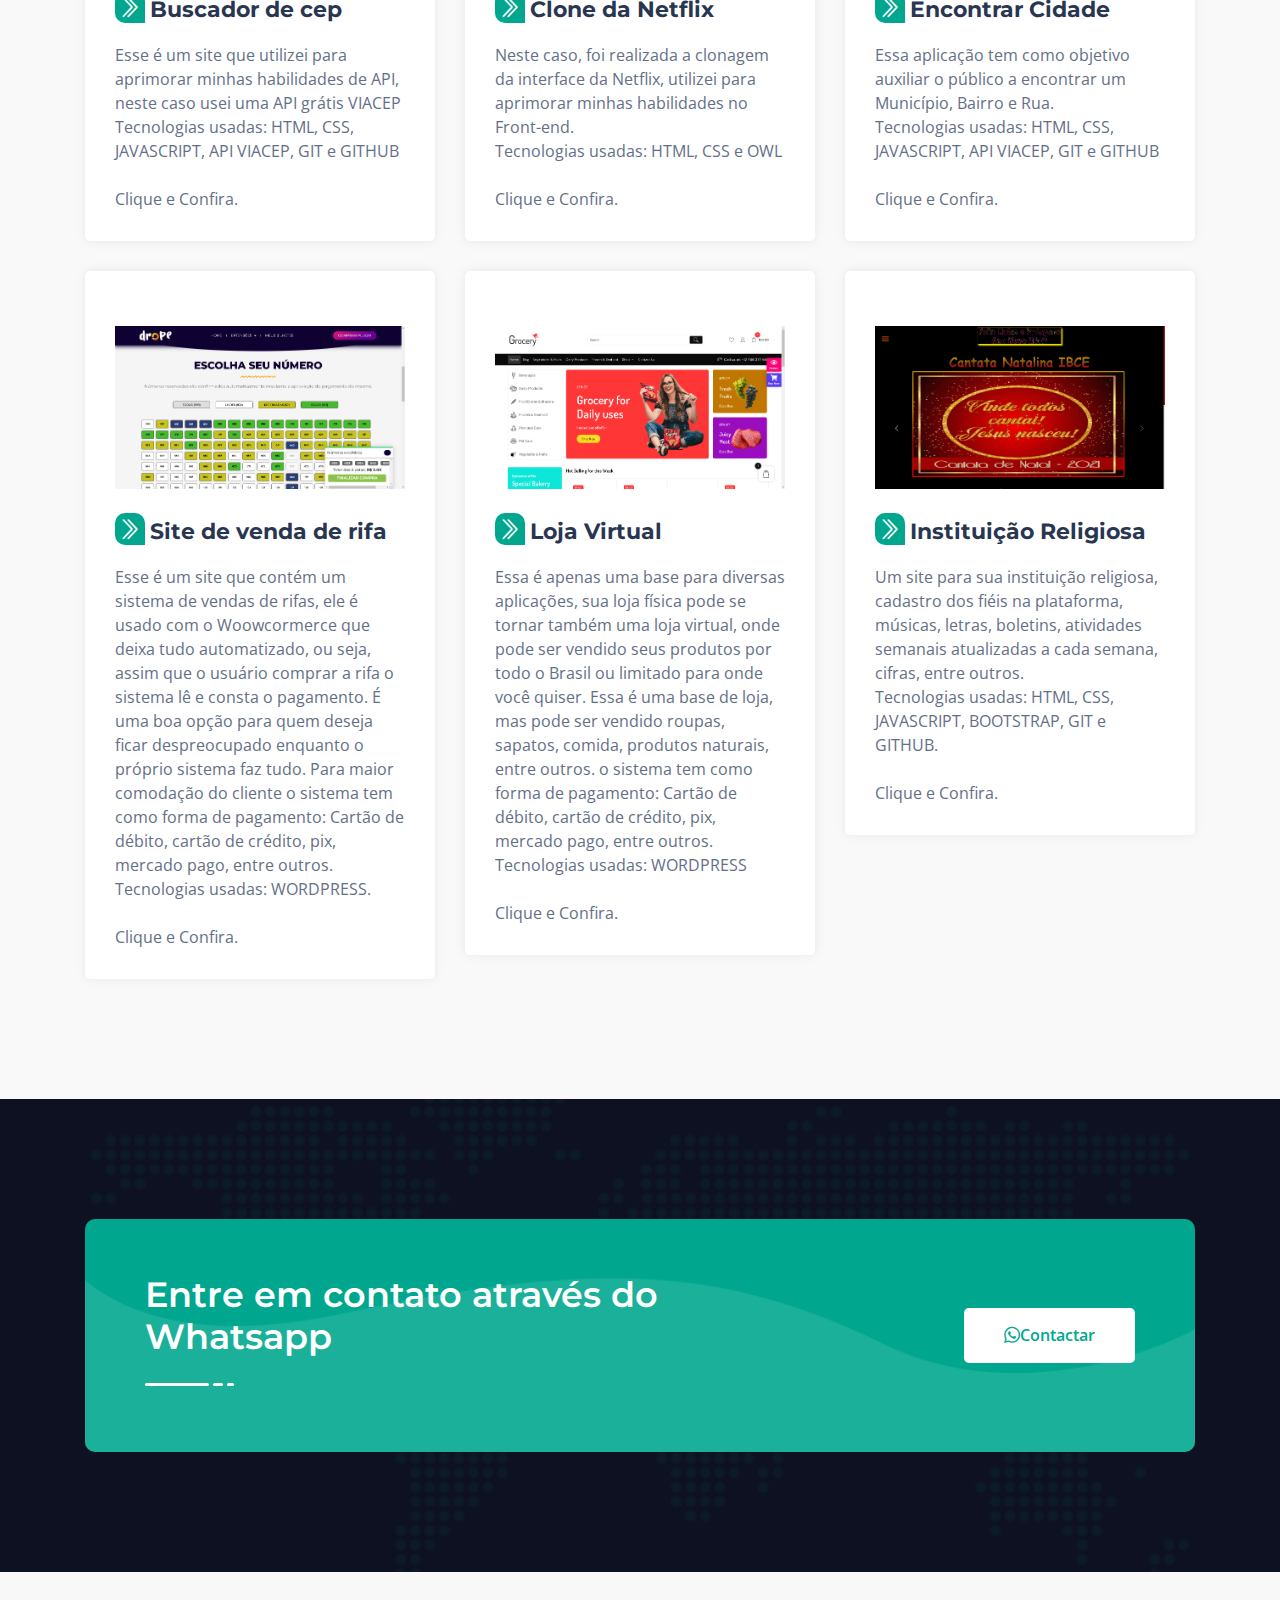
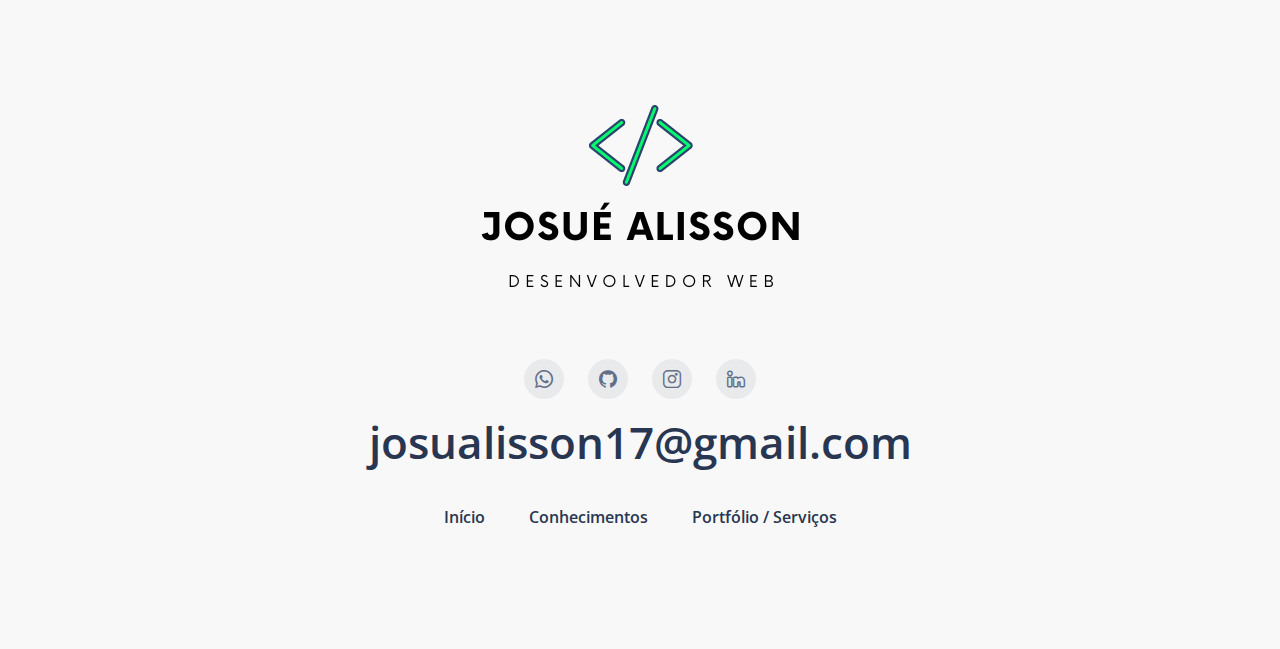
==== commit 06153911: "." ====
--- a/index.html
+++ b/index.html
@@ -34,7 +34,7 @@
     <!--[if IE]>
     <p class="browserupgrade">You are using an <strong>outdated</strong> browser. Please <a href="https://browsehappy.com/">upgrade your browser</a> to improve your experience and security.</p>
   <![endif]-->
-  
+
     <!--====== PRELOADER PART START ======-->
 
     <div class="preloader">
@@ -68,7 +68,9 @@
                             <a class="navbar-brand" href="index.html">
                                 <img src="assets/images/logo-sem-fundo-navbar.png" alt="Logo">
                             </a>
-                            <button class="navbar-toggler" type="button" data-toggle="collapse" data-target="#navbarSupportedContent" aria-controls="navbarSupportedContent" aria-expanded="false" aria-label="Toggle navigation">
+                            <button class="navbar-toggler" type="button" data-toggle="collapse"
+                                data-target="#navbarSupportedContent" aria-controls="navbarSupportedContent"
+                                aria-expanded="false" aria-label="Toggle navigation">
                                 <span class="toggler-icon"></span>
                                 <span class="toggler-icon"></span>
                                 <span class="toggler-icon"></span>
@@ -85,8 +87,9 @@
                                     <li class="nav-item">
                                         <a class="page-scroll" href="#services">Portfólio<span></span></a>
                                     </li>
-                                     <li class="nav-item">
-                                        <a class="page-scroll" href="pages/certificados.html" target="_blank">Certificados<span></span></a>
+                                    <li class="nav-item">
+                                        <a class="page-scroll" href="pages/certificados.html"
+                                            target="_blank">Certificados<span></span></a>
                                     </li>
                                     <!--<li class="nav-item">
                                         <a class="page-scroll" href="#pricing">Pricing<span></span></a>
@@ -102,36 +105,55 @@
             </div> <!-- container -->
         </div> <!-- header navbar -->
 
-            <!-- Botão Whatsapp -->
-    <div class="whatsapp">
-        <a class="whatsapp" href="https://wa.me/+5581996197466?text=Quero%20fazer%20meu%20or%C3%A7amento" target="_blank">
-            <i class="lni lni-whatsapp" target="_blank"></i>
-        </a>
-    </div>
-    <!-- end botão whatsapp -->
+        <!-- Botão Whatsapp -->
+        <div class="whatsapp">
+            <a class="whatsapp" href="https://wa.me/+5581996197466?text=Quero%20fazer%20meu%20or%C3%A7amento"
+                target="_blank">
+                <i class="lni lni-whatsapp" target="_blank"></i>
+            </a>
+        </div>
+        <!-- end botão whatsapp -->
 
         <div id="home" class="header_hero">
             <ul class="header_social d-none d-lg-block">
-                <li><a href="https://wa.me/+5581996197466?text=Quero%20fazer%20meu%20or%C3%A7amento" target="_blank"><i class="lni lni-whatsapp"></i></a></li>
+                <li><a href="https://wa.me/+5581996197466?text=Quero%20fazer%20meu%20or%C3%A7amento" target="_blank"><i
+                            class="lni lni-whatsapp"></i></a></li>
                 <li><a href="https://github.com/Josualisson" target="_blank"><i class="lni lni-github-original"></i>
-                <li><a href="https://instagram.com/josuedeveloper?igshid=YmMyMTA2M2Y=" target="_blank"><i class="lni lni-instagram-filled"></i></a></li>
-                <li><a href="https://www.linkedin.com/in/josu%C3%A9-alisson-1612ab1aa/" target="_blank"><i class="lni lni-linkedin-original"></i></a></li>
+                <li><a href="https://instagram.com/josuedeveloper?igshid=YmMyMTA2M2Y=" target="_blank"><i
+                            class="lni lni-instagram-filled"></i></a></li>
+                <li><a href="https://www.linkedin.com/in/josu%C3%A9-alisson-1612ab1aa/" target="_blank"><i
+                            class="lni lni-linkedin-original"></i></a></li>
             </ul>
             <div class="container">
                 <div class="row align-items-center justify-content-center justify-content-lg-between">
                     <div class="col-lg-6">
                         <div class="header_hero_content mt-45">
-                            <h5 class="header_sub_title wow fadeInUp" data-wow-duration="1.3s" data-wow-delay="0.2s">Olá,</h5>
-                            <h2 class="header_title wow fadeInUp" data-wow-duration="1.3s" data-wow-delay="0.5s">Sou Josué Alisson!</span>
-                            <p class="wow fadeInUp" data-wow-duration="1.3s" data-wow-delay="1.1s">Desenvolvedor Front-end - Recife-PE | atualmente estou cursando a faculdade de Análise e desenvolvimento de sistemas pela UNIFACTECIE (2º período) | cursei o TRANSFORMA TEC e obtive uma carga horária de 420 horas nos cursos de: GIT, GITHUB, LÓGICA DE PROGRAMAÇÃO, HTML, CSS, JAVASCRIPT, REACT, JAVA, BANCO DE DADOS(SQL) E SPRING BOOT. </p>
-                            <a href="#services" rel="nofollow" class="main-btn wow fadeInUp page-scroll" data-wow-duration="1.3s" data-wow-delay="1.4s">Portfólio</a>
-                            <a href="assets/curriculo/Currículo Josué .docx.pdf" rel="nofollow" class="main-btn wow fadeInUp page-scroll" download="Currículo de Josué Alisson"  data-wow-duration="1.3s" data-wow-delay="1.4s">Baixar Currículo PDF</a>
-                            <a href="assets/curriculo/Currículo Josué .docx" rel="nofollow" class="main-btn wow fadeInUp page-scroll" download="Currículo de Josué Alisson"  data-wow-duration="1.3s" data-wow-delay="1.4s">Baixar Currículo DOCX</a>
-                            <a href="pages/certificados.html" target="_blank" rel="nofollow" class="main-btn wow fadeInUp page-scroll"  data-wow-duration="1.3s" data-wow-delay="1.4s">Certificados</a>
+                            <h5 class="header_sub_title wow fadeInUp" data-wow-duration="1.3s" data-wow-delay="0.2s">
+                                Olá,</h5>
+                            <h2 class="header_title wow fadeInUp" data-wow-duration="1.3s" data-wow-delay="0.5s">Sou
+                                Josué Alisson!</span>
+                                <p class="wow fadeInUp" data-wow-duration="1.3s" data-wow-delay="1.1s">Desenvolvedor
+                                    Front-end - Recife-PE | atualmente estou cursando a faculdade de Análise e
+                                    desenvolvimento de sistemas pela UNIFACTECIE (2º período) | cursei o TRANSFORMA TEC
+                                    e obtive uma carga horária de 420 horas nos cursos de: GIT, GITHUB, LÓGICA DE
+                                    PROGRAMAÇÃO, HTML, CSS, JAVASCRIPT, REACT, JAVA, BANCO DE DADOS(SQL) E SPRING BOOT.
+                                </p>
+                                <a href="#services" rel="nofollow" class="main-btn wow fadeInUp page-scroll"
+                                    data-wow-duration="1.3s" data-wow-delay="1.4s">Portfólio</a>
+                                <a href="assets/curriculo/Currículo Josué .docx.pdf" rel="nofollow"
+                                    class="main-btn wow fadeInUp page-scroll" download="Currículo de Josué Alisson"
+                                    data-wow-duration="1.3s" data-wow-delay="1.4s">Baixar Currículo PDF</a>
+                                <a href="assets/curriculo/Currículo Josué .docx" rel="nofollow"
+                                    class="main-btn wow fadeInUp page-scroll" download="Currículo de Josué Alisson"
+                                    data-wow-duration="1.3s" data-wow-delay="1.4s">Baixar Currículo DOCX</a>
+                                <a href="pages/certificados.html" target="_blank" rel="nofollow"
+                                    class="main-btn wow fadeInUp page-scroll" data-wow-duration="1.3s"
+                                    data-wow-delay="1.4s">Certificados</a>
                         </div> <!-- header hero content -->
                     </div>
                     <div class="col-lg-6 col-md-6 col-sm-7">
-                        <div class="header_hero_image mt-50 wow fadeInRightBig" data-wow-duration="1.3s" data-wow-delay="1.8s">
+                        <div class="header_hero_image mt-50 wow fadeInRightBig" data-wow-duration="1.3s"
+                            data-wow-delay="1.8s">
                             <img src="assets/images/logo-sem-fundo.png" alt="hero">
                         </div> <!-- header hero image -->
                     </div>
@@ -165,10 +187,11 @@
                                 <li></li>
                             </ul>
                         </div> <!-- section title -->
-                        <p>Além de um vasto conhecimento também tenho experiências na área, trabalhei também fazendo alguns freelancers das mais variadas tecnologias; Aqui vai alguns conhecimentos:</p>
+                        <p>Além de um vasto conhecimento também tenho experiências na área, trabalhei também fazendo
+                            alguns freelancers das mais variadas tecnologias; Aqui vai alguns conhecimentos:</p>
 
                         <div class="about_skills pt-15">
-                             <!-- HTML -->
+                            <!-- HTML -->
                             <div class="skill_item mt-20">
                                 <div class="skill_header">
                                     <h6 class="skill_title">HTML</h6>
@@ -181,7 +204,7 @@
                                         <div class="bar progress_line" data-width="95"></div>
                                     </div>
                                 </div>
-                            </div> 
+                            </div>
                             <!-- GIT -->
                             <div class="skill_item mt-20">
                                 <div class="skill_header">
@@ -195,8 +218,8 @@
                                         <div class="bar progress_line" data-width="90"></div>
                                     </div>
                                 </div>
-                            </div> 
-                             <!-- GITHUB -->
+                            </div>
+                            <!-- GITHUB -->
                             <div class="skill_item mt-20">
                                 <div class="skill_header">
                                     <h6 class="skill_title">GITHUB</h6>
@@ -225,8 +248,8 @@
                                 </div>
                             </div>
 
-                             <!-- BOOTSTRAP -->
-                             <div class="skill_item mt-20">
+                            <!-- BOOTSTRAP -->
+                            <div class="skill_item mt-20">
                                 <div class="skill_header">
                                     <h6 class="skill_title">BOOTSTRAP</h6>
                                     <div class="skill_percentage">
@@ -238,9 +261,9 @@
                                         <div class="bar progress_line" data-width="85"></div>
                                     </div>
                                 </div>
-                            </div> 
-                             <!-- WORDPRESS -->
-                             <div class="skill_item mt-20">
+                            </div>
+                            <!-- WORDPRESS -->
+                            <div class="skill_item mt-20">
                                 <div class="skill_header">
                                     <h6 class="skill_title">WORDPRESS</h6>
                                     <div class="skill_percentage">
@@ -253,8 +276,8 @@
                                     </div>
                                 </div>
                             </div>
-                             <!-- FTP -->
-                             <div class="skill_item mt-20">
+                            <!-- FTP -->
+                            <div class="skill_item mt-20">
                                 <div class="skill_header">
                                     <h6 class="skill_title">TRANSFERENCIA DE DADOS FTP</h6>
                                     <div class="skill_percentage">
@@ -266,7 +289,7 @@
                                         <div class="bar progress_line" data-width="80"></div>
                                     </div>
                                 </div>
-                            </div> 
+                            </div>
 
                             <div class="skill_item mt-20">
                                 <div class="skill_header">
@@ -297,65 +320,65 @@
                             </div>
                             <!-- BANCO DE DADOS -->
                             <div class="skill_item mt-20">
-                            <div class="skill_header">
-                                <h6 class="skill_title">BANCO DE DADOS SQL</h6>
-                                <div class="skill_percentage">
-                                    <p><span class="counter">65</span>%</p>
-                                </div>
-                            </div>
-                            <!-- REACT -->
-                            <div class="skill_bar">
-                                <div class="bar_inner">
-                                    <div class="bar progress_line" data-width="65"></div>
-                                </div>
-                            </div>
-                            <div class="skill_item mt-20">
-                                <div class="skill_header">
-                                    <h6 class="skill_title">REACT</h6>
-                                    <div class="skill_percentage">
-                                        <p><span class="counter">50</span>%</p>
-                                    </div>
-                                </div>
-                                <div class="skill_bar">
-                                    <div class="bar_inner">
-                                        <div class="bar progress_line" data-width="50"></div>
-                                    </div>
-                            </div>
-                            </div> 
-                             <!-- PHP -->
-                             <div class="skill_item mt-20">
-                                <div class="skill_header">
-                                    <h6 class="skill_title">PHP</h6>
-                                    <div class="skill_percentage">
-                                        <p><span class="counter">25</span>%</p>
-                                    </div>
-                                </div>
-                                <div class="skill_bar">
-                                    <div class="bar_inner">
-                                        <div class="bar progress_line" data-width="25"></div>
-                                    </div>
-                                </div>
-                            </div> 
-
-                             <!-- skill item -->
-                            <div class="skill_item mt-20">
-                                <div class="skill_header">
-                                    <h6 class="skill_title">JAVA</h6>
-                                    <div class="skill_percentage">
-                                        <p><span class="counter">20</span>%</p>
-                                    </div>
-                                </div>
-                                <div class="skill_bar">
-                                    <div class="bar_inner">
-                                        <div class="bar progress_line" data-width="20"></div>
-                                    </div>
-                                </div>
-                            </div> 
-
-                            </div> 
-                             <!-- skill item -->
-
-                             <!-- skill item -->
+                                <div class="skill_header">
+                                    <h6 class="skill_title">BANCO DE DADOS SQL</h6>
+                                    <div class="skill_percentage">
+                                        <p><span class="counter">65</span>%</p>
+                                    </div>
+                                </div>
+                                <!-- REACT -->
+                                <div class="skill_bar">
+                                    <div class="bar_inner">
+                                        <div class="bar progress_line" data-width="65"></div>
+                                    </div>
+                                </div>
+                                <div class="skill_item mt-20">
+                                    <div class="skill_header">
+                                        <h6 class="skill_title">REACT</h6>
+                                        <div class="skill_percentage">
+                                            <p><span class="counter">50</span>%</p>
+                                        </div>
+                                    </div>
+                                    <div class="skill_bar">
+                                        <div class="bar_inner">
+                                            <div class="bar progress_line" data-width="50"></div>
+                                        </div>
+                                    </div>
+                                </div>
+                                <!-- PHP -->
+                                <div class="skill_item mt-20">
+                                    <div class="skill_header">
+                                        <h6 class="skill_title">PHP</h6>
+                                        <div class="skill_percentage">
+                                            <p><span class="counter">25</span>%</p>
+                                        </div>
+                                    </div>
+                                    <div class="skill_bar">
+                                        <div class="bar_inner">
+                                            <div class="bar progress_line" data-width="25"></div>
+                                        </div>
+                                    </div>
+                                </div>
+
+                                <!-- skill item -->
+                                <div class="skill_item mt-20">
+                                    <div class="skill_header">
+                                        <h6 class="skill_title">JAVA</h6>
+                                        <div class="skill_percentage">
+                                            <p><span class="counter">20</span>%</p>
+                                        </div>
+                                    </div>
+                                    <div class="skill_bar">
+                                        <div class="bar_inner">
+                                            <div class="bar progress_line" data-width="20"></div>
+                                        </div>
+                                    </div>
+                                </div>
+
+                            </div>
+                            <!-- skill item -->
+
+                            <!-- skill item -->
                             <div class="skill_item mt-20">
                                 <div class="skill_header">
                                     <h6 class="skill_title">SPRING BOOT</h6>
@@ -368,7 +391,7 @@
                                         <div class="bar progress_line" data-width="15"></div>
                                     </div>
                                 </div>
-                            </div> 
+                            </div>
 
 
 
@@ -402,144 +425,183 @@
             <!-- row -->
             <div class="row">
                 <!-- Div services -->
-                    <div class="col-lg-4 col-sm-6">
-                        <a href="https://josualisson.github.io/artesao-decor/" target="_blank">
-                            <div class="single_service mt-30 wow fadeInUpBig" data-wow-duration="1.3s" data-wow-delay="0.2s">
-                                <div class="service_content">
-                                    <img src="assets/images/portfolio/artesaodecor.png" class="services-img1" alt="">
-                                    <div class="service-title">
-                                        <i class="lni lni-angle-double-right"></i>
-                                        <h4 class="service_title">Site para empresa</h4>
-                                    </div>
-                                    <p>Esse site tem como finalidade apresentar os trabalhos de uma empresa aos que visitam; Um site simples e leve para trazer uma boa experiência ao público, totalmente responsivo, funciona em smartphone, tablet, computador, notebook e outros. <br> Tecnologias usadas: HTML, CSS, JAVASCRIPT, SCROLLREVEAL, BOOTSTRAP, FONT-AWESOME, GIT, GITHUB e FIGMA(Design). <br><br>Clique e Confira. </p>
-                                </div>
-                            </div>
-                        </a> 
-                    </div>
-                <!-- Div services -->
-                    <div class="col-lg-4 col-sm-6">
-                        <a href="https://interface-react-kappa.vercel.app/" target="_blank">
-                            <div class="single_service mt-30 wow fadeInUpBig" data-wow-duration="1.3s" data-wow-delay="0.2s">
-                                <div class="service_content">
-                                    <img src="assets/images/portfolio/interface-react.png" class="services-img1" alt="">
-                                    <div class="service-title">
-                                        <i class="lni lni-angle-double-right"></i>
-                                        <h4 class="service_title">Réplica UI/UX Design</h4>
-                                    </div>
-                                    <p>Esse site é um pequeno esboço de uma Design feito pelo FIGMA, realizado para aumentar minha habilidade de fazer a réplica exatamente como na foto produzida pelo Designer. <br>Tecnologias usadas: REACT, CSS, GIT e GITHUB. <br><br>Clique e Confira. </p>
-                                </div>
-                            </div>
-                        </a> 
-                    </div>
-                <!-- Div services -->
-                    <div class="col-lg-4 col-sm-6">
-                        <a href="https://josualisson.github.io/sorteio/" target="_blank">
-                            <div class="single_service mt-30 wow fadeInUpBig" data-wow-duration="1.3s" data-wow-delay="0.2s">
-                                <div class="service_content">
-                                    <img src="assets/images/portfolio/sorteio.png" class="services-img1" alt="">
-                                    <div class="service-title">
-                                        <i class="lni lni-angle-double-right"></i>
-                                        <h4 class="service_title">Site de sorteio</h4>
-                                    </div>
-                                    <p>Esse site tem como objetivo sortear 5 números aleatórios, utilizei para um sorteio específico de 10.000 números. Pode ser alterado por diversas formas, havendo a possibilidade de mudança da logo, botões e quantias, fica a critério do cliente. <br>Tecnologias usadas: HTML, CSS, JAVASCRIPT, GIT e GITHUB  <br><br>Clique e Confira.</p>
-                                </div>
-                            </div>
-                        </a> 
-                    </div>
-                <!-- Div services -->
-                    <div class="col-lg-4 col-sm-6">
-                        <a href="https://josualisson.github.io/buscador-cep/" target="_blank">
-                            <div class="single_service mt-30 wow fadeInUpBig" data-wow-duration="1.3s" data-wow-delay="0.2s">
-                                <div class="service_content">
-                                    <img src="assets/images/portfolio/viacep.png" class="services-img1" alt="">
-                                    <div class="service-title">
-                                        <i class="lni lni-angle-double-right"></i>
-                                        <h4 class="service_title">Buscador de cep</h4>
-                                    </div>
-                                    <p>Esse é um site que utilizei para aprimorar minhas habilidades de API, neste caso usei uma API grátis VIACEP <br>Tecnologias usadas: HTML, CSS, JAVASCRIPT, API VIACEP, GIT e GITHUB <br><br>Clique e Confira. </p>
-                                </div>
-                            </div>
-                        </a> 
-                    </div>
-                <!-- Div services -->
-                    <div class="col-lg-4 col-sm-6">
-                        <a href="https://josualisson.github.io/netflix-clone/" target="_blank">
-                            <div class="single_service mt-30 wow fadeInUpBig" data-wow-duration="1.3s" data-wow-delay="0.2s">
-                                <div class="service_content">
-                                    <img src="assets/images/portfolio/cloneflix.png" class="services-img1" alt="">
-                                    <div class="service-title">
-                                        <i class="lni lni-angle-double-right"></i>
-                                        <h4 class="service_title">Clone da Netflix</h4>
-                                    </div>
-                                    <p>Neste caso, foi realizada a clonagem da interface da Netflix, utilizei para aprimorar minhas habilidades no Front-end. <br>Tecnologias usadas: HTML, CSS e OWL <br><br>Clique e Confira.</p>
-                                </div>
-                            </div>
-                        </a> 
-                    </div>
-                <!-- Div services -->
-                    <div class="col-lg-4 col-sm-6">
-                        <a href="https://josualisson.github.io/buscador-rua-bairro-cidade-estado/" target="_blank">
-                            <div class="single_service mt-30 wow fadeInUpBig" data-wow-duration="1.3s" data-wow-delay="0.2s">
-                                <div class="service_content">
-                                    <img src="assets/images/portfolio/buscador-cidade.png" class="services-img1" alt="">
-                                    <div class="service-title">
-                                        <i class="lni lni-angle-double-right"></i>
-                                        <h4 class="service_title">Encontrar Cidade</h4>
-                                    </div>
-                                    <p>Essa aplicação tem como objetivo auxiliar o público a encontrar um Município, Bairro e Rua.  <br>Tecnologias usadas: HTML, CSS, JAVASCRIPT, API VIACEP, GIT e GITHUB <br><br>Clique e Confira.</p>
-                                </div>
-                            </div>
-                        </a> 
-                    </div>
-                <!-- Div services -->
-                    <div class="col-lg-4 col-sm-6">
-                        <a href="https://projetos.dropestore.com/pluginrifa/modelo1/" target="_blank">
-                            <div class="single_service mt-30 wow fadeInUpBig" data-wow-duration="1.3s" data-wow-delay="0.2s">
-                                <div class="service_content">
-                                    <img src="assets/images/portfolio/sistema-de-rifa.png" class="services-img1" alt="">
-                                    <div class="service-title">
-                                        <i class="lni lni-angle-double-right"></i>
-                                        <h4 class="service_title">Site de venda de rifa</h4>
-                                    </div>
-                                    <p>Esse é um site que contém um sistema de vendas de rifas, ele é usado com o Woowcormerce que deixa tudo automatizado, ou seja, assim que o usuário comprar a rifa o sistema lê e consta o pagamento. É uma boa opção para quem deseja ficar despreocupado enquanto o próprio sistema faz tudo. Para maior comodação do cliente o sistema tem como forma de pagamento: Cartão de débito, cartão de crédito, pix, mercado pago, entre outros. <br>Tecnologias usadas: WORDPRESS. <br><br>Clique e Confira. </p>
-                                </div>
-                            </div>
-                        </a> 
-                    </div>
-                <!-- Div services -->
-                    <div class="col-lg-4 col-sm-6">
-                        <a href="https://wpthemes.themehunk.com/grocery-mania-v2/" target="_blank">
-                            <div class="single_service mt-30 wow fadeInUpBig" data-wow-duration="1.3s" data-wow-delay="0.2s">
-                                <div class="service_content">
-                                    <img src="assets/images/portfolio/loja-virtual.png" class="services-img1" alt="">
-                                    <div class="service-title">
-                                        <i class="lni lni-angle-double-right"></i>
-                                        <h4 class="service_title">Loja Virtual</h4>
-                                    </div>
-                                    <p>Essa é apenas uma base para diversas aplicações, sua loja física pode se tornar também uma loja virtual, onde pode ser vendido seus produtos por todo o Brasil ou limitado para onde você quiser. Essa é uma base de loja, mas pode ser vendido roupas, sapatos, comida, produtos naturais, entre outros. o sistema tem como forma de pagamento: Cartão de débito, cartão de crédito, pix, mercado pago, entre outros. <br>Tecnologias usadas: WORDPRESS <br><br>Clique e Confira. </p>
-                                </div>
-                            </div>
-                        </a> 
-                    </div>
-                <!-- Div services -->
-                    <div class="col-lg-4 col-sm-6">
-                        <a href="https://cantata.vercel.app/" target="_blank">
-                            <div class="single_service mt-30 wow fadeInUpBig" data-wow-duration="1.3s" data-wow-delay="0.2s">
-                                <div class="service_content">
-                                    <img src="assets/images/portfolio/cantata.png" class="services-img1" alt="">
-                                    <div class="service-title">
-                                        <i class="lni lni-angle-double-right"></i>
-                                        <h4 class="service_title">Instituição Religiosa</h4>
-                                    </div>
-                                    <p>Um site para sua instituição religiosa, cadastro dos fiéis na plataforma, músicas, letras, boletins, atividades semanais atualizadas a cada semana, cifras, entre outros. <br>Tecnologias usadas: HTML, CSS, JAVASCRIPT, BOOTSTRAP, GIT e GITHUB. <br><br>Clique e Confira. </p>
-                                </div>
-                            </div>
-                        </a> 
-                    </div>
-
-                    
-                
-                
+                <div class="col-lg-4 col-sm-6">
+                    <a href="https://josualisson.github.io/artesao-decor/" target="_blank">
+                        <div class="single_service mt-30 wow fadeInUpBig" data-wow-duration="1.3s"
+                            data-wow-delay="0.2s">
+                            <div class="service_content">
+                                <img src="assets/images/portfolio/artesaodecor.png" class="services-img1" alt="">
+                                <div class="service-title">
+                                    <i class="lni lni-angle-double-right"></i>
+                                    <h4 class="service_title">Site para empresa</h4>
+                                </div>
+                                <p>Esse site tem como finalidade apresentar os trabalhos de uma empresa aos que visitam;
+                                    Um site simples e leve para trazer uma boa experiência ao público, totalmente
+                                    responsivo, funciona em smartphone, tablet, computador, notebook e outros. <br>
+                                    Tecnologias usadas: HTML, CSS, JAVASCRIPT, SCROLLREVEAL, BOOTSTRAP, FONT-AWESOME,
+                                    GIT, GITHUB e FIGMA(Design). <br><br>Clique e Confira. </p>
+                            </div>
+                        </div>
+                    </a>
+                </div>
+                <!-- Div services -->
+                <div class="col-lg-4 col-sm-6">
+                    <a href="https://interface-react-kappa.vercel.app/" target="_blank">
+                        <div class="single_service mt-30 wow fadeInUpBig" data-wow-duration="1.3s"
+                            data-wow-delay="0.2s">
+                            <div class="service_content">
+                                <img src="assets/images/portfolio/interface-react.png" class="services-img1" alt="">
+                                <div class="service-title">
+                                    <i class="lni lni-angle-double-right"></i>
+                                    <h4 class="service_title">Réplica UI/UX Design</h4>
+                                </div>
+                                <p>Esse site é um pequeno esboço de uma Design feito pelo FIGMA, realizado para aumentar
+                                    minha habilidade de fazer a réplica exatamente como na foto produzida pelo Designer.
+                                    <br>Tecnologias usadas: REACT, CSS, GIT e GITHUB. <br><br>Clique e Confira. </p>
+                            </div>
+                        </div>
+                    </a>
+                </div>
+                <!-- Div services -->
+                <div class="col-lg-4 col-sm-6">
+                    <a href="https://josualisson.github.io/sorteio/" target="_blank">
+                        <div class="single_service mt-30 wow fadeInUpBig" data-wow-duration="1.3s"
+                            data-wow-delay="0.2s">
+                            <div class="service_content">
+                                <img src="assets/images/portfolio/sorteio.png" class="services-img1" alt="">
+                                <div class="service-title">
+                                    <i class="lni lni-angle-double-right"></i>
+                                    <h4 class="service_title">Site de sorteio</h4>
+                                </div>
+                                <p>Esse site tem como objetivo sortear 5 números aleatórios, utilizei para um sorteio
+                                    específico de 10.000 números. Pode ser alterado por diversas formas, havendo a
+                                    possibilidade de mudança da logo, botões e quantias, fica a critério do cliente.
+                                    <br>Tecnologias usadas: HTML, CSS, JAVASCRIPT, GIT e GITHUB <br><br>Clique e
+                                    Confira.</p>
+                            </div>
+                        </div>
+                    </a>
+                </div>
+                <!-- Div services -->
+                <div class="col-lg-4 col-sm-6">
+                    <a href="https://josualisson.github.io/buscador-cep/" target="_blank">
+                        <div class="single_service mt-30 wow fadeInUpBig" data-wow-duration="1.3s"
+                            data-wow-delay="0.2s">
+                            <div class="service_content">
+                                <img src="assets/images/portfolio/viacep.png" class="services-img1" alt="">
+                                <div class="service-title">
+                                    <i class="lni lni-angle-double-right"></i>
+                                    <h4 class="service_title">Buscador de cep</h4>
+                                </div>
+                                <p>Esse é um site que utilizei para aprimorar minhas habilidades de API, neste caso usei
+                                    uma API grátis VIACEP <br>Tecnologias usadas: HTML, CSS, JAVASCRIPT, API VIACEP, GIT
+                                    e GITHUB <br><br>Clique e Confira. </p>
+                            </div>
+                        </div>
+                    </a>
+                </div>
+                <!-- Div services -->
+                <div class="col-lg-4 col-sm-6">
+                    <a href="https://josualisson.github.io/netflix-clone/" target="_blank">
+                        <div class="single_service mt-30 wow fadeInUpBig" data-wow-duration="1.3s"
+                            data-wow-delay="0.2s">
+                            <div class="service_content">
+                                <img src="assets/images/portfolio/cloneflix.png" class="services-img1" alt="">
+                                <div class="service-title">
+                                    <i class="lni lni-angle-double-right"></i>
+                                    <h4 class="service_title">Clone da Netflix</h4>
+                                </div>
+                                <p>Neste caso, foi realizada a clonagem da interface da Netflix, utilizei para aprimorar
+                                    minhas habilidades no Front-end. <br>Tecnologias usadas: HTML, CSS e OWL
+                                    <br><br>Clique e Confira.</p>
+                            </div>
+                        </div>
+                    </a>
+                </div>
+                <!-- Div services -->
+                <div class="col-lg-4 col-sm-6">
+                    <a href="https://josualisson.github.io/buscador-rua-bairro-cidade-estado/" target="_blank">
+                        <div class="single_service mt-30 wow fadeInUpBig" data-wow-duration="1.3s"
+                            data-wow-delay="0.2s">
+                            <div class="service_content">
+                                <img src="assets/images/portfolio/buscador-cidade.png" class="services-img1" alt="">
+                                <div class="service-title">
+                                    <i class="lni lni-angle-double-right"></i>
+                                    <h4 class="service_title">Encontrar Cidade</h4>
+                                </div>
+                                <p>Essa aplicação tem como objetivo auxiliar o público a encontrar um Município, Bairro
+                                    e Rua. <br>Tecnologias usadas: HTML, CSS, JAVASCRIPT, API VIACEP, GIT e GITHUB
+                                    <br><br>Clique e Confira.</p>
+                            </div>
+                        </div>
+                    </a>
+                </div>
+                <!-- Div services -->
+                <div class="col-lg-4 col-sm-6">
+                    <a href="https://projetos.dropestore.com/pluginrifa/modelo1/" target="_blank">
+                        <div class="single_service mt-30 wow fadeInUpBig" data-wow-duration="1.3s"
+                            data-wow-delay="0.2s">
+                            <div class="service_content">
+                                <img src="assets/images/portfolio/sistema-de-rifa.png" class="services-img1" alt="">
+                                <div class="service-title">
+                                    <i class="lni lni-angle-double-right"></i>
+                                    <h4 class="service_title">Site de venda de rifa</h4>
+                                </div>
+                                <p>Esse é um site que contém um sistema de vendas de rifas, ele é usado com o
+                                    Woowcormerce que deixa tudo automatizado, ou seja, assim que o usuário comprar a
+                                    rifa o sistema lê e consta o pagamento. É uma boa opção para quem deseja ficar
+                                    despreocupado enquanto o próprio sistema faz tudo. Para maior comodação do cliente o
+                                    sistema tem como forma de pagamento: Cartão de débito, cartão de crédito, pix,
+                                    mercado pago, entre outros. <br>Tecnologias usadas: WORDPRESS. <br><br>Clique e
+                                    Confira. </p>
+                            </div>
+                        </div>
+                    </a>
+                </div>
+                <!-- Div services -->
+                <div class="col-lg-4 col-sm-6">
+                    <a href="https://wpthemes.themehunk.com/grocery-mania-v2/" target="_blank">
+                        <div class="single_service mt-30 wow fadeInUpBig" data-wow-duration="1.3s"
+                            data-wow-delay="0.2s">
+                            <div class="service_content">
+                                <img src="assets/images/portfolio/loja-virtual.png" class="services-img1" alt="">
+                                <div class="service-title">
+                                    <i class="lni lni-angle-double-right"></i>
+                                    <h4 class="service_title">Loja Virtual</h4>
+                                </div>
+                                <p>Essa é apenas uma base para diversas aplicações, sua loja física pode se tornar
+                                    também uma loja virtual, onde pode ser vendido seus produtos por todo o Brasil ou
+                                    limitado para onde você quiser. Essa é uma base de loja, mas pode ser vendido
+                                    roupas, sapatos, comida, produtos naturais, entre outros. o sistema tem como forma
+                                    de pagamento: Cartão de débito, cartão de crédito, pix, mercado pago, entre outros.
+                                    <br>Tecnologias usadas: WORDPRESS <br><br>Clique e Confira. </p>
+                            </div>
+                        </div>
+                    </a>
+                </div>
+                <!-- Div services -->
+                <div class="col-lg-4 col-sm-6">
+                    <a href="https://cantata.vercel.app/" target="_blank">
+                        <div class="single_service mt-30 wow fadeInUpBig" data-wow-duration="1.3s"
+                            data-wow-delay="0.2s">
+                            <div class="service_content">
+                                <img src="assets/images/portfolio/cantata.png" class="services-img1" alt="">
+                                <div class="service-title">
+                                    <i class="lni lni-angle-double-right"></i>
+                                    <h4 class="service_title">Instituição Religiosa</h4>
+                                </div>
+                                <p>Um site para sua instituição religiosa, cadastro dos fiéis na plataforma, músicas,
+                                    letras, boletins, atividades semanais atualizadas a cada semana, cifras, entre
+                                    outros. <br>Tecnologias usadas: HTML, CSS, JAVASCRIPT, BOOTSTRAP, GIT e GITHUB.
+                                    <br><br>Clique e Confira. </p>
+                            </div>
+                        </div>
+                    </a>
+                </div>
+
+
+
+
             </div> <!-- row -->
         </div> <!-- container -->
     </section>
@@ -568,13 +630,15 @@
                             </div> <!-- call to action content -->
 
                             <div class="call_to_action_btn">
-                                
-                                <a href="https://wa.me/+5581996197466?text=Quero%20fazer%20meu%20or%C3%A7amento" rel="nofollow" target="_blank" class="main-btn"><i class="lni lni-whatsapp"></i>Contactar </a>
+
+                                <a href="https://wa.me/+5581996197466?text=Quero%20fazer%20meu%20or%C3%A7amento"
+                                    rel="nofollow" target="_blank" class="main-btn"><i
+                                        class="lni lni-whatsapp"></i>Contactar </a>
                             </div> <!-- call to action btn -->
                         </div> <!-- call to action box -->
                     </div>
-                </div>  <!-- row -->
-            </div>  <!-- call to action wrapper -->
+                </div> <!-- row -->
+            </div> <!-- call to action wrapper -->
         </div> <!-- container -->
     </section>
 
@@ -589,10 +653,14 @@
                     <div class="footer_content text-center">
                         <a href="#"><img src="assets/images/logo-sem-fundo-navbar.png" alt="Logo"></a>
                         <ul class="footer_social" id="footer_social">
-                            <li><a href="https://wa.me/+5581996197466?text=Quero%20fazer%20meu%20or%C3%A7amento"><i class="lni lni-whatsapp" target="_blank"></i></a></li>
-                            <li><a href="https://github.com/Josualisson" target="_blank"><i class="lni lni-github-original"></i></i></a></li>
-                            <li><a href="https://instagram.com/josuedeveloper?igshid=YmMyMTA2M2Y=" target="_blank"><i class="lni lni-instagram"></i></a></li>
-                            <li><a href="https://www.linkedin.com/in/josu%C3%A9-alisson-1612ab1aa/" target="_blank"><i class="lni lni-linkedin"></i></a></li>
+                            <li><a href="https://wa.me/+5581996197466?text=Quero%20fazer%20meu%20or%C3%A7amento"><i
+                                        class="lni lni-whatsapp" target="_blank"></i></a></li>
+                            <li><a href="https://github.com/Josualisson" target="_blank"><i
+                                        class="lni lni-github-original"></i></i></a></li>
+                            <li><a href="https://instagram.com/josuedeveloper?igshid=YmMyMTA2M2Y=" target="_blank"><i
+                                        class="lni lni-instagram"></i></a></li>
+                            <li><a href="https://www.linkedin.com/in/josu%C3%A9-alisson-1612ab1aa/" target="_blank"><i
+                                        class="lni lni-linkedin"></i></a></li>
                         </ul>
                         <span class="email">josualisson17@gmail.com</span>
                         <ul class="footer_menu">
@@ -600,10 +668,11 @@
                             <li><a href="#about">Conhecimentos</a></li>
                             <li><a href="#services">Portfólio / Serviços</a></li>
                         </ul>
-<!--                         <p class="credit pt-45">Template Designed and Developed by <a href="https://uideck.com/" rel="nofollow">UIdeck</a></p>
- -->                    </div> <!-- footer content -->
-                </div>
-            </div>  <!-- row -->
+                        <!--                         <p class="credit pt-45">Template Designed and Developed by <a href="https://uideck.com/" rel="nofollow">UIdeck</a></p>
+ -->
+                    </div> <!-- footer content -->
+                </div>
+            </div> <!-- row -->
         </div> <!-- container -->
     </footer>
 
@@ -611,7 +680,7 @@
 
     <!--====== PART START ======-->
 
-<!--
+    <!--
     <section class="">
         <div class="container">
             <div class="row">
@@ -649,4 +718,4 @@
 
 </body>
 
-</html>
+</html>